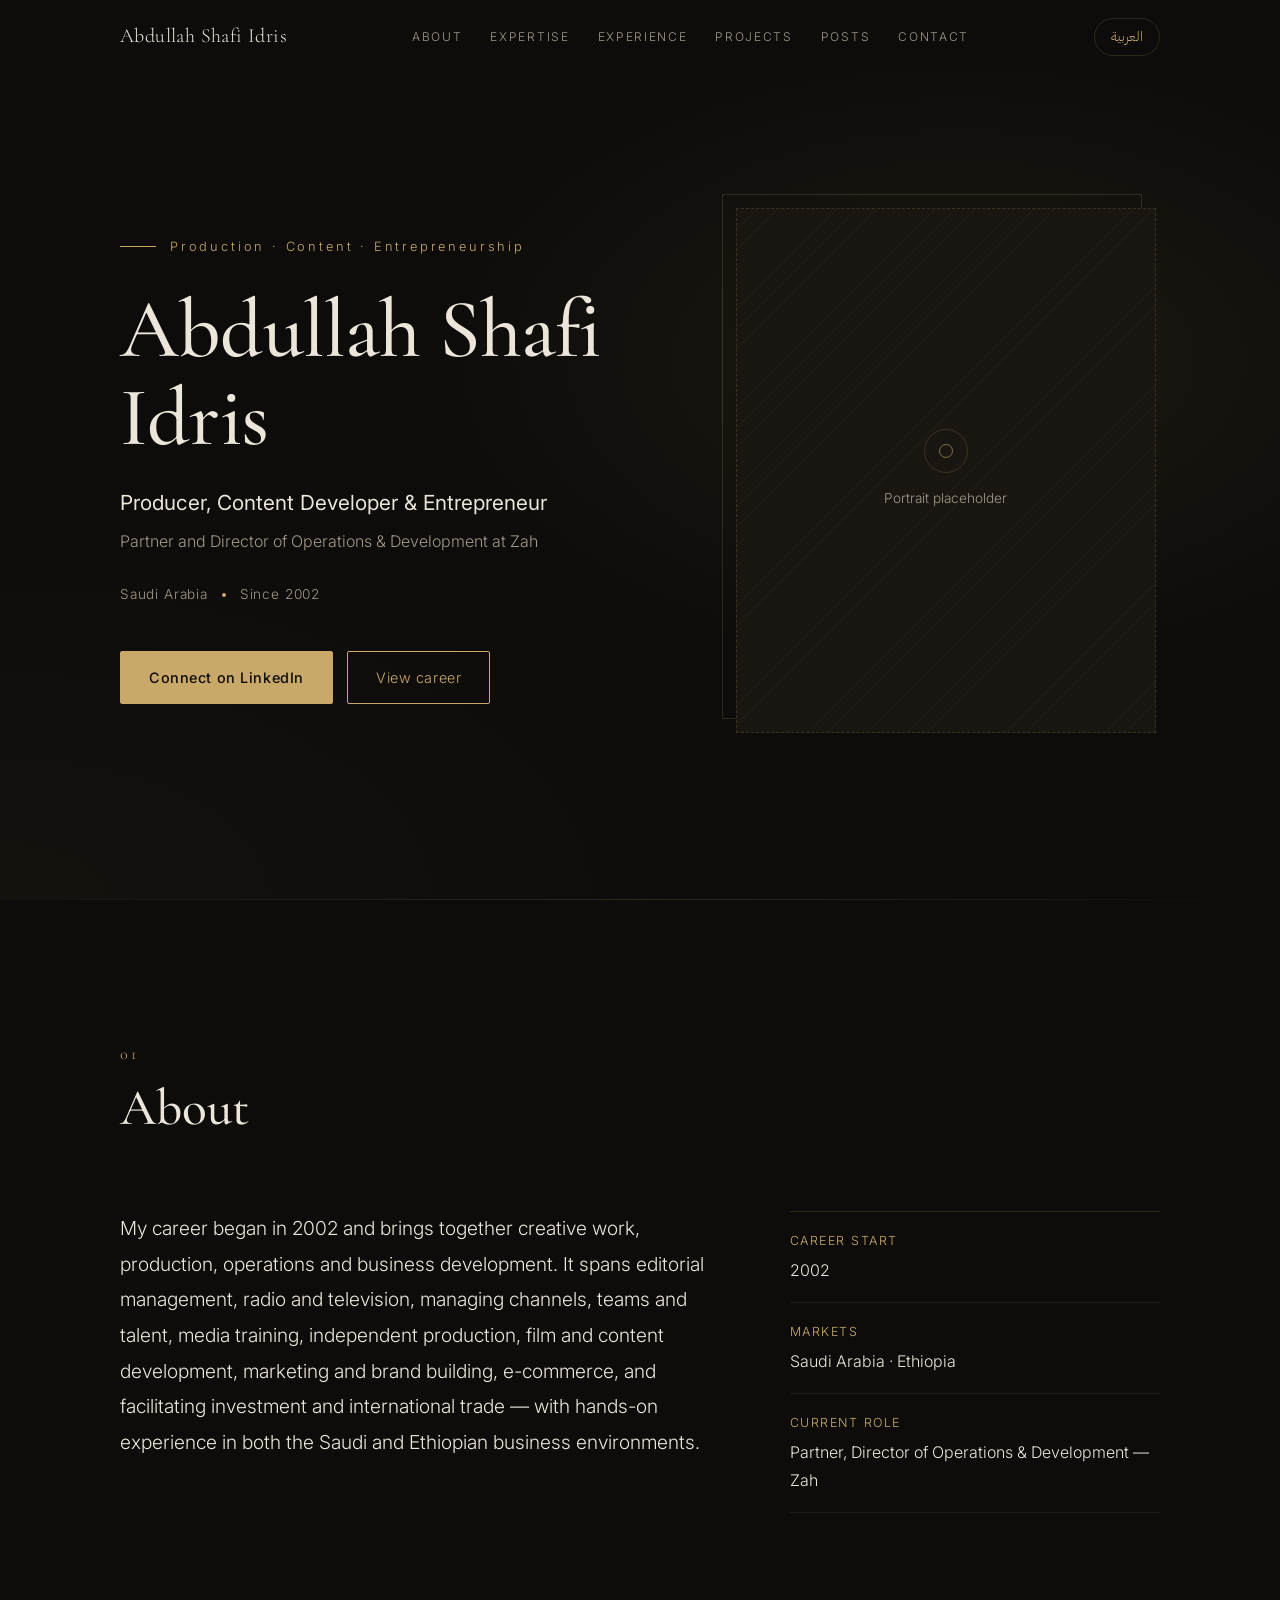
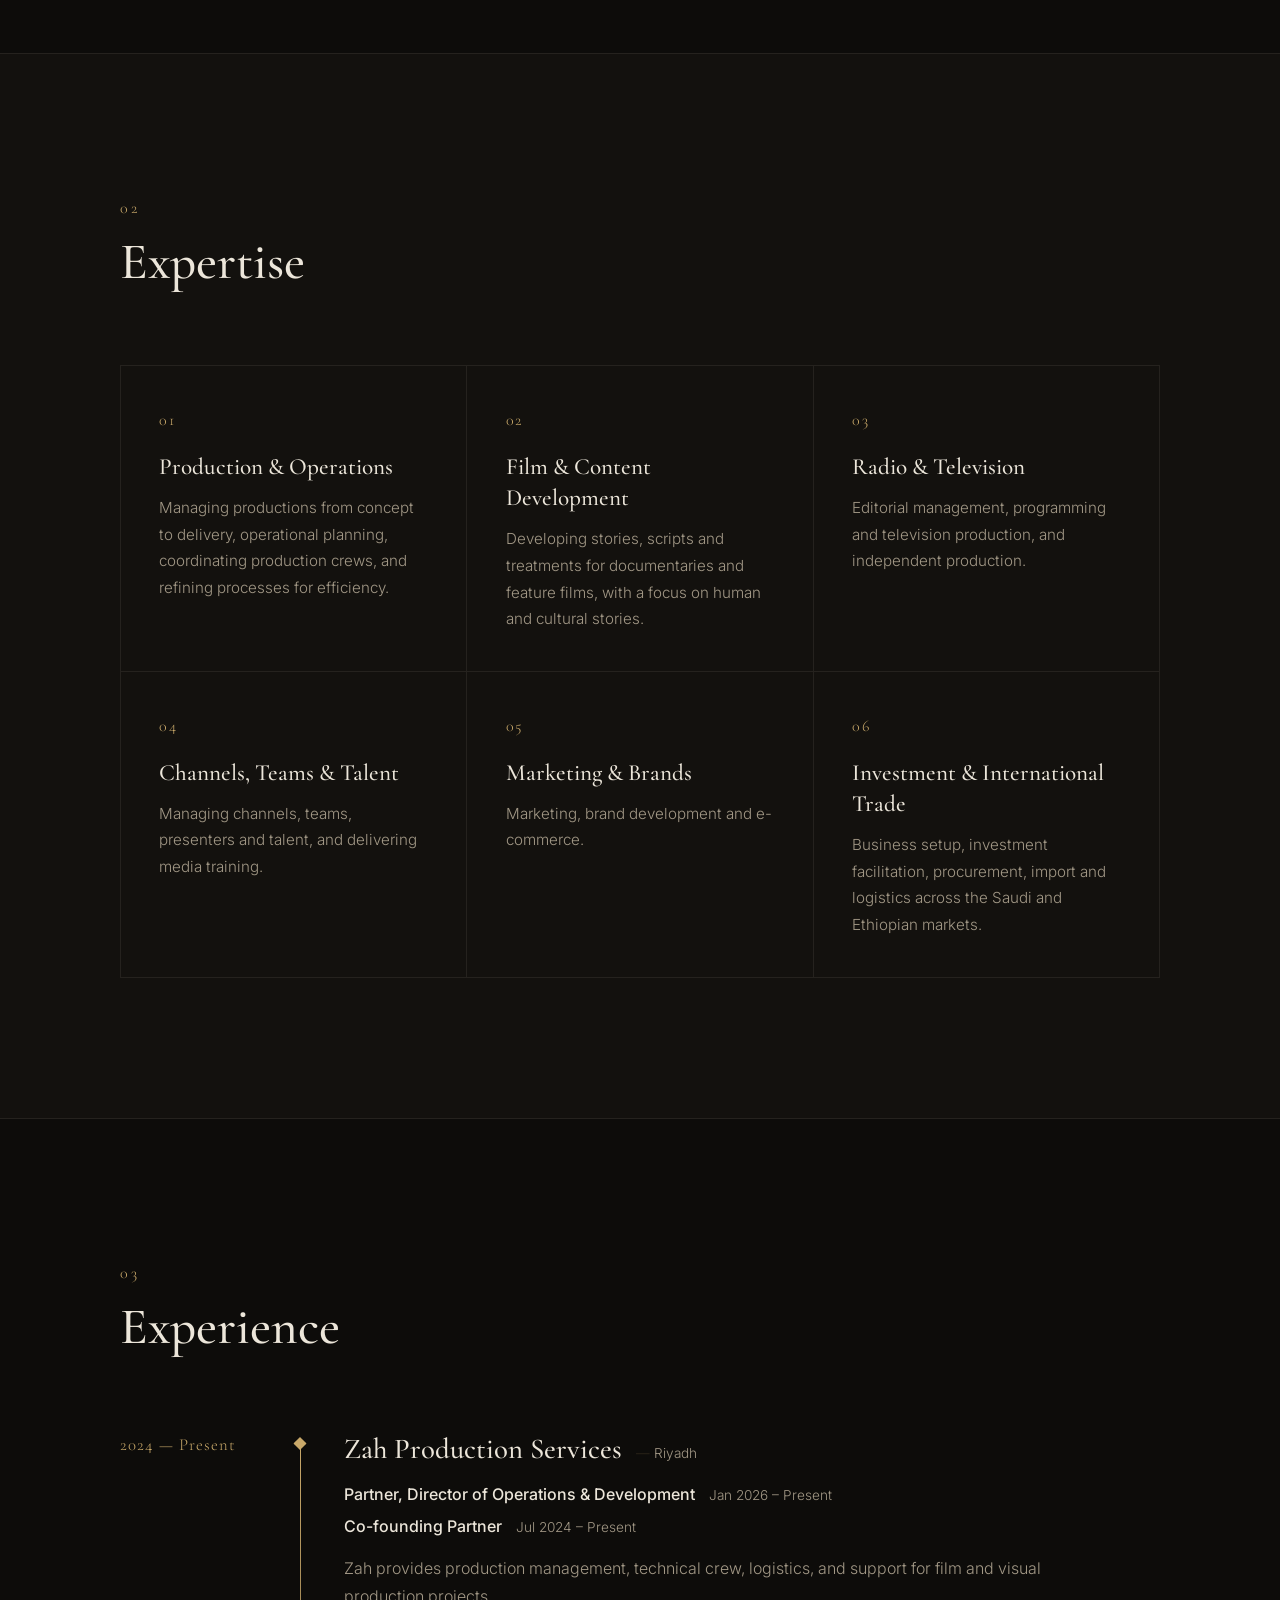
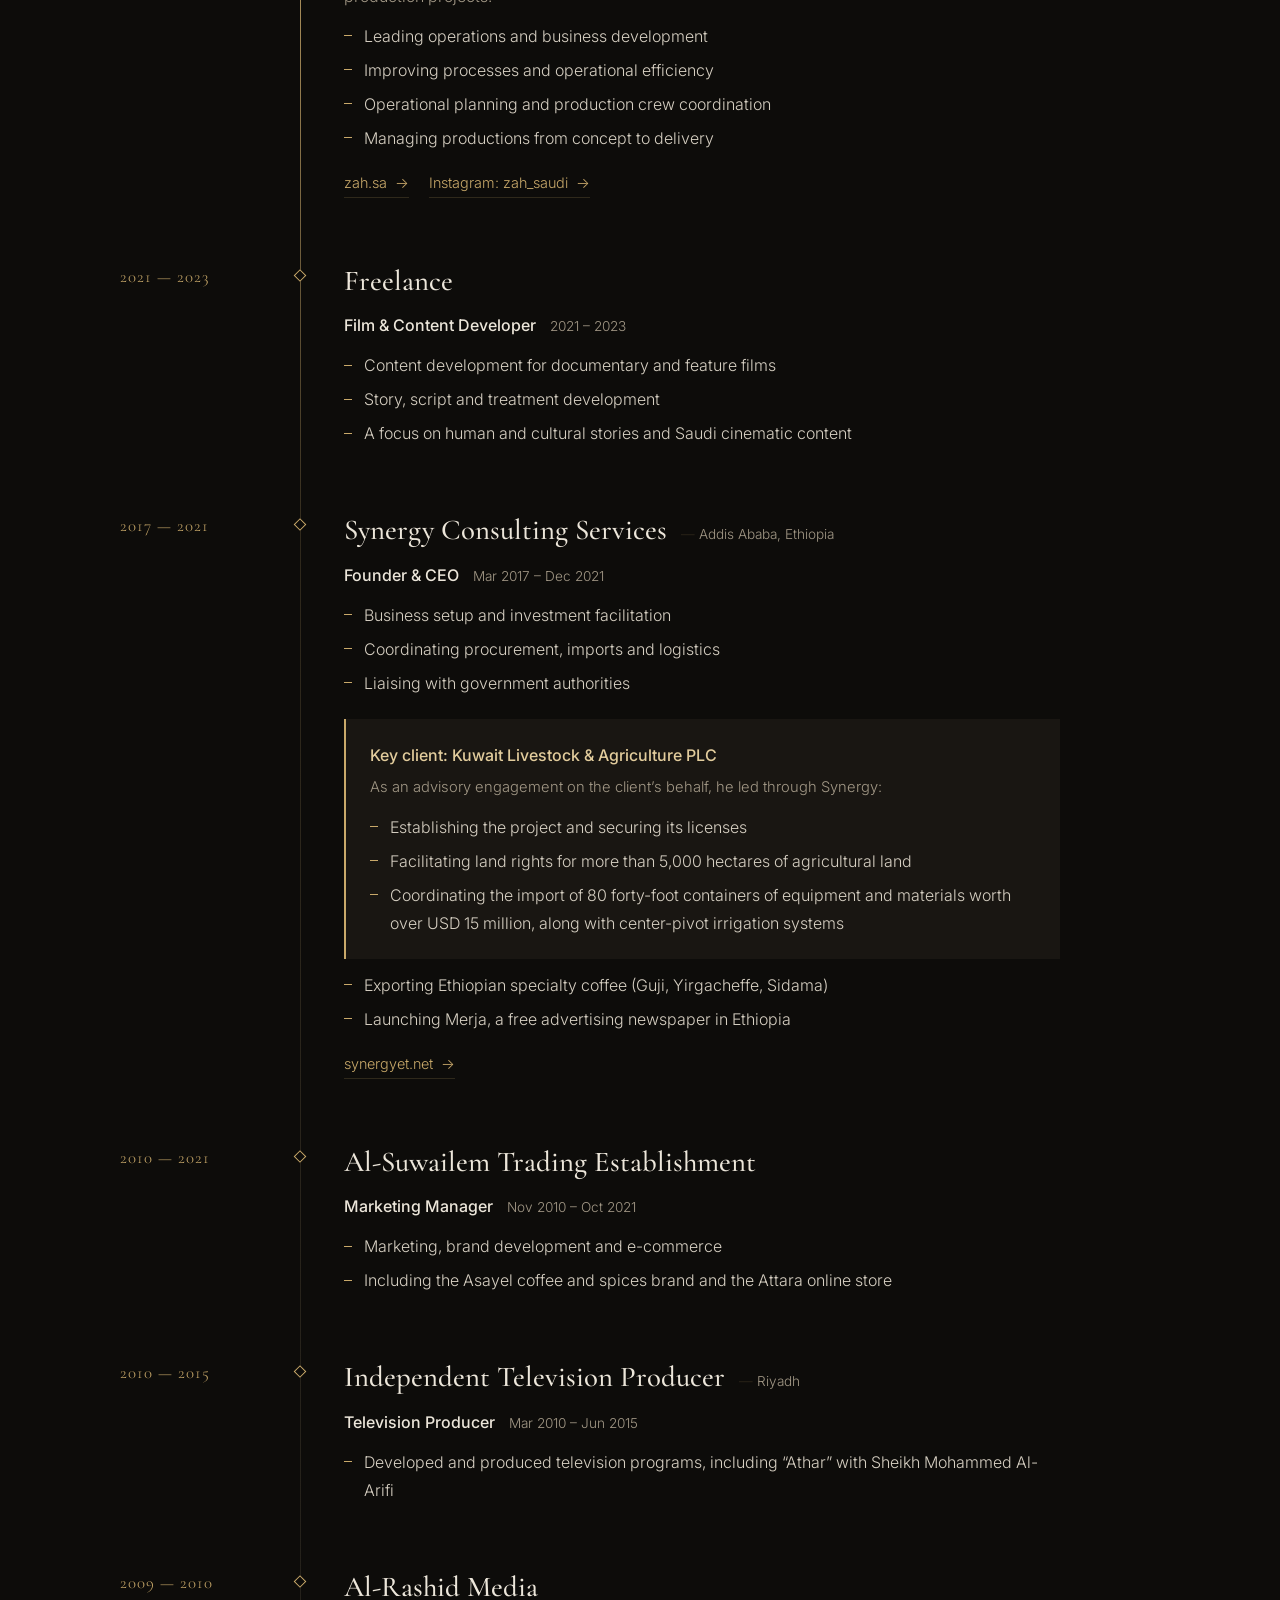
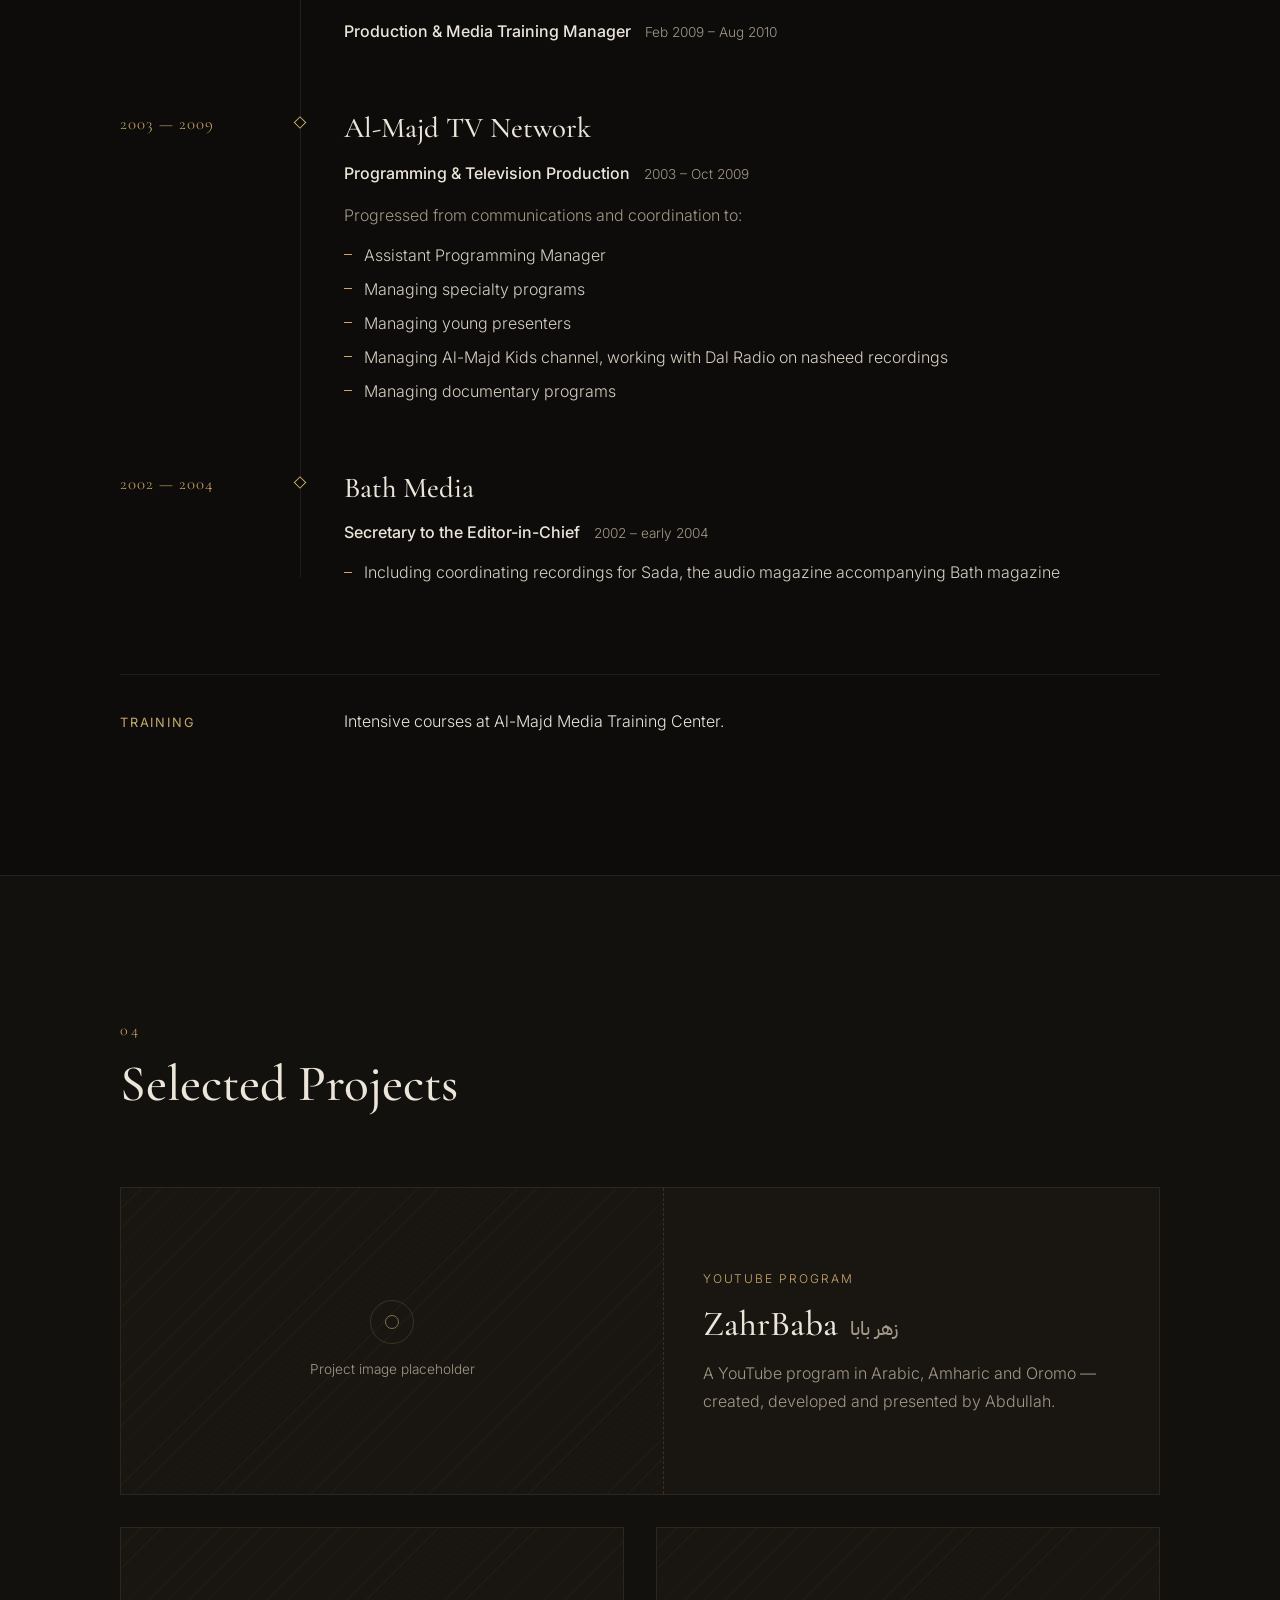
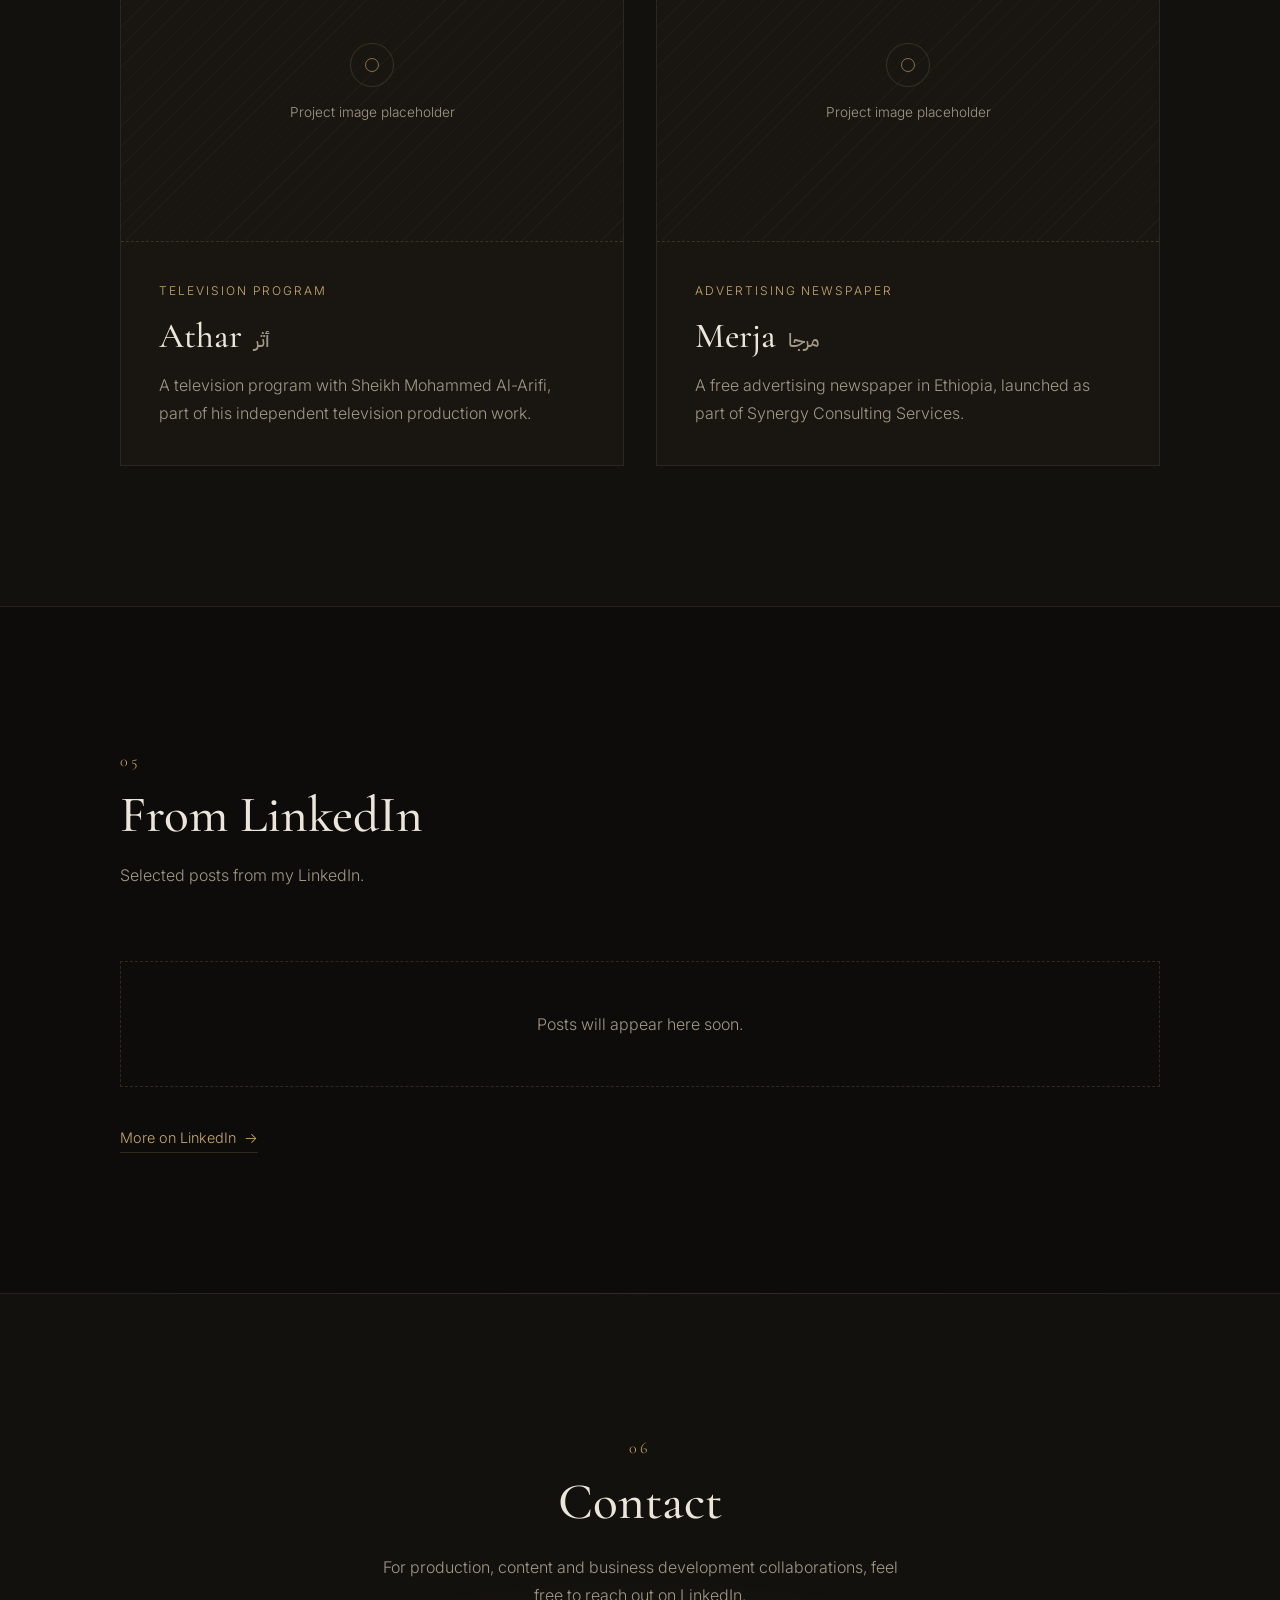
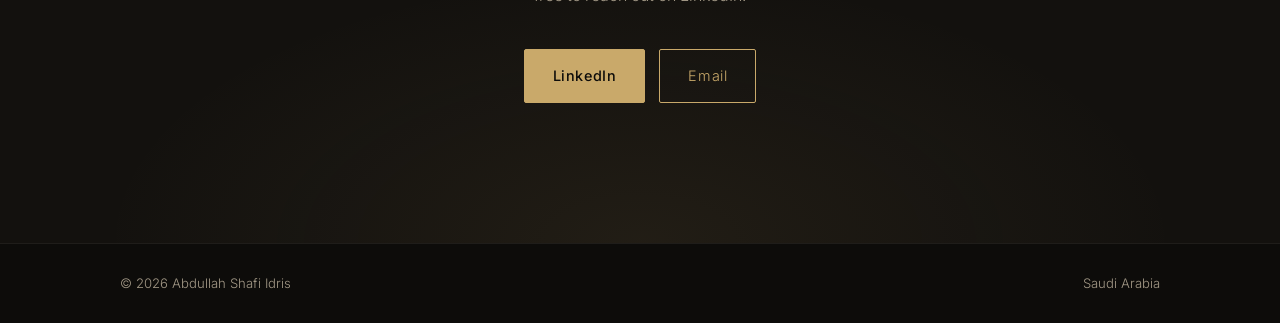
==== index.html @ 88cacb61 "Build bilingual one-page personal site Arabic/English single page driven by content.json, LinkedIn p" ====
<!doctype html>
<html lang="ar" dir="rtl">
<head>
  <meta charset="utf-8">
  <meta name="viewport" content="width=device-width, initial-scale=1">
  <title>عبدالله شافي إدريس | Abdullah Shafi Idris</title>
  <meta name="description" content="Abdullah Shafi Idris — Producer, Content Developer & Entrepreneur.">
  <meta name="theme-color" content="#0d0c0a">
  <meta property="og:type" content="website">
  <meta property="og:title" content="عبدالله شافي إدريس | Abdullah Shafi Idris">
  <meta property="og:description" content="منتج ومطوّر محتوى ورائد أعمال — Producer, Content Developer & Entrepreneur">

  <!-- Apply language before first paint to avoid a flash of the wrong direction -->
  <script>
    (function () {
      var lang;
      try { lang = localStorage.getItem('lang'); } catch (e) {}
      if (lang !== 'ar' && lang !== 'en') {
        var langs = navigator.languages && navigator.languages.length ? navigator.languages : [navigator.language || ''];
        lang = String(langs[0] || '').toLowerCase().indexOf('ar') === 0 ? 'ar' : 'en';
      }
      document.documentElement.lang = lang;
      document.documentElement.dir = lang === 'ar' ? 'rtl' : 'ltr';
    })();
  </script>

  <link rel="preconnect" href="https://fonts.googleapis.com">
  <link rel="preconnect" href="https://fonts.gstatic.com" crossorigin>
  <link href="https://fonts.googleapis.com/css2?family=Amiri:wght@400;700&family=Cormorant+Garamond:wght@500;600&family=IBM+Plex+Sans+Arabic:wght@300;400;500&family=Inter:wght@300;400;500&display=swap" rel="stylesheet">
  <link rel="stylesheet" href="styles.css">
</head>
<body>
  <a class="skip" href="#main">Skip</a>

  <header class="header" id="top">
    <div class="header__inner">
      <a class="brand" href="#top" data-i18n="hero.name">عبدالله شافي إدريس</a>

      <nav class="nav" id="nav" aria-label="Primary">
        <a href="#about" data-i18n="nav.about"></a>
        <a href="#expertise" data-i18n="nav.expertise"></a>
        <a href="#experience" data-i18n="nav.experience"></a>
        <a href="#projects" data-i18n="nav.projects"></a>
        <a href="#posts" data-i18n="nav.posts"></a>
        <a href="#contact" data-i18n="nav.contact"></a>
      </nav>

      <div class="header__actions">
        <button class="lang-toggle" id="langToggle" type="button" data-i18n="ui.toggleLabel">English</button>
        <button class="menu-toggle" id="menuToggle" type="button" aria-expanded="false" aria-controls="nav">
          <span class="sr-only" data-i18n="ui.menu"></span>
          <span class="menu-toggle__bar"></span>
          <span class="menu-toggle__bar"></span>
        </button>
      </div>
    </div>
  </header>

  <main id="main">
    <!-- Hero -->
    <section class="hero">
      <div class="hero__inner container">
        <div class="hero__text">
          <p class="eyebrow" data-i18n="hero.eyebrow"></p>
          <h1 class="hero__name" data-i18n="hero.name"></h1>
          <p class="hero__title" data-i18n="hero.title"></p>
          <p class="hero__role" data-i18n="hero.role"></p>
          <p class="hero__meta">
            <span data-i18n="hero.location"></span>
            <span class="dot" aria-hidden="true"></span>
            <span data-i18n="hero.since"></span>
          </p>
          <div class="hero__cta">
            <a class="btn btn--gold" data-link="linkedin" target="_blank" rel="noopener" data-i18n="hero.ctaPrimary"></a>
            <a class="btn btn--ghost" href="#experience" data-i18n="hero.ctaSecondary"></a>
          </div>
        </div>
        <figure class="hero__portrait">
          <!-- الصورة الشخصية: ضع مسارها في content.json ← shared.images.profile -->
          <div class="frame" id="profileFrame"></div>
        </figure>
      </div>
    </section>

    <!-- About -->
    <section class="section" id="about">
      <div class="container">
        <header class="section__head reveal">
          <span class="kicker" data-i18n="about.kicker"></span>
          <h2 data-i18n="about.heading"></h2>
        </header>
        <div class="about reveal">
          <p class="about__body" data-i18n="about.body"></p>
          <dl class="facts" id="aboutFacts"></dl>
        </div>
      </div>
    </section>

    <!-- Expertise -->
    <section class="section section--alt" id="expertise">
      <div class="container">
        <header class="section__head reveal">
          <span class="kicker" data-i18n="expertise.kicker"></span>
          <h2 data-i18n="expertise.heading"></h2>
        </header>
        <div class="cards" id="expertiseList"></div>
      </div>
    </section>

    <!-- Experience timeline -->
    <section class="section" id="experience">
      <div class="container">
        <header class="section__head reveal">
          <span class="kicker" data-i18n="experience.kicker"></span>
          <h2 data-i18n="experience.heading"></h2>
        </header>
        <ol class="timeline" id="timeline"></ol>
        <div class="training reveal">
          <h3 data-i18n="experience.trainingHeading"></h3>
          <p data-i18n="experience.training"></p>
        </div>
      </div>
    </section>

    <!-- Projects -->
    <section class="section section--alt" id="projects">
      <div class="container">
        <header class="section__head reveal">
          <span class="kicker" data-i18n="projects.kicker"></span>
          <h2 data-i18n="projects.heading"></h2>
        </header>
        <div class="projects" id="projectList"></div>
      </div>
    </section>

    <!-- LinkedIn posts (from posts.json) -->
    <section class="section" id="posts">
      <div class="container">
        <header class="section__head reveal">
          <span class="kicker" data-i18n="posts.kicker"></span>
          <h2 data-i18n="posts.heading"></h2>
          <p class="section__intro" data-i18n="posts.intro"></p>
        </header>
        <div class="posts" id="postList"></div>
        <p class="posts__more reveal">
          <a class="link-arrow" data-link="linkedin" target="_blank" rel="noopener" data-i18n="posts.more"></a>
        </p>
      </div>
    </section>

    <!-- Contact -->
    <section class="section section--contact" id="contact">
      <div class="container contact reveal">
        <span class="kicker" data-i18n="contact.kicker"></span>
        <h2 data-i18n="contact.heading"></h2>
        <p class="contact__text" data-i18n="contact.text"></p>
        <div class="contact__actions">
          <a class="btn btn--gold" data-link="linkedin" target="_blank" rel="noopener" data-i18n="contact.linkedin"></a>
          <!-- البريد الإلكتروني: يظهر تلقائيًا عند إضافته في content.json ← shared.links.email -->
          <a class="btn btn--ghost" id="emailBtn" hidden data-i18n="contact.email"></a>
        </div>
      </div>
    </section>
  </main>

  <footer class="footer">
    <div class="container footer__inner">
      <p>© <span id="year"></span> <span data-i18n="footer.rights"></span></p>
      <p data-i18n="footer.location"></p>
    </div>
  </footer>

  <script src="script.js"></script>
</body>
</html>
---- styles.css ----
/* ===== Tokens ===== */
:root {
  --bg: #0d0c0a;
  --bg-alt: #13110e;
  --surface: #191612;
  --line: rgba(201, 169, 106, 0.18);
  --line-soft: rgba(236, 230, 218, 0.08);
  --text: #ece6da;
  --muted: #a29886;
  --gold: #c9a96a;
  --gold-soft: #e2cc9c;

  --font-display: "Cormorant Garamond", "Amiri", Georgia, serif;
  --font-body: "Inter", "IBM Plex Sans Arabic", system-ui, sans-serif;

  --container: 1120px;
  --gutter: clamp(16px, 4vw, 40px);
  --radius: 2px;
  --ease: cubic-bezier(0.2, 0.7, 0.2, 1);
}

html[lang="ar"] {
  --font-display: "Amiri", "Cormorant Garamond", serif;
  --font-body: "IBM Plex Sans Arabic", "Inter", system-ui, sans-serif;
}

/* ===== Base ===== */
*, *::before, *::after { box-sizing: border-box; }

html { scroll-behavior: smooth; scroll-padding-top: 80px; -webkit-text-size-adjust: 100%; }

body {
  margin: 0;
  background: var(--bg);
  color: var(--text);
  font-family: var(--font-body);
  font-weight: 300;
  font-size: 1rem;
  line-height: 1.75;
  -webkit-font-smoothing: antialiased;
  overflow-x: hidden;
}

html[lang="ar"] body { font-size: 1.05rem; line-height: 1.95; }

img { display: block; max-width: 100%; }
a { color: inherit; }
h1, h2, h3, h4 { margin: 0; font-weight: 500; }
p { margin: 0; }
ul, ol { margin: 0; padding: 0; }

::selection { background: var(--gold); color: var(--bg); }

.container { width: 100%; max-width: var(--container); margin-inline: auto; padding-inline: var(--gutter); }

.sr-only {
  position: absolute; width: 1px; height: 1px; overflow: hidden;
  clip: rect(0 0 0 0); white-space: nowrap;
}

.skip {
  position: absolute; inset-inline-start: 16px; top: -60px; z-index: 100;
  background: var(--gold); color: var(--bg); padding: 8px 14px; text-decoration: none;
}
.skip:focus { top: 12px; }

:focus-visible { outline: 1px solid var(--gold); outline-offset: 4px; }

/* ===== Header ===== */
.header {
  position: fixed; inset: 0 0 auto 0; z-index: 50;
  transition: background 0.4s var(--ease), border-color 0.4s var(--ease);
  border-bottom: 1px solid transparent;
}
.header.is-scrolled, .header.is-open {
  background: rgba(13, 12, 10, 0.86);
  backdrop-filter: blur(12px);
  -webkit-backdrop-filter: blur(12px);
  border-bottom-color: var(--line-soft);
}
.header__inner {
  max-width: var(--container); margin-inline: auto; padding: 18px var(--gutter);
  display: flex; align-items: center; justify-content: space-between; gap: 24px;
}
.brand {
  font-family: var(--font-display); font-size: 1.25rem; text-decoration: none;
  letter-spacing: 0.02em; white-space: nowrap;
}
.nav { display: flex; gap: 28px; }
.nav a {
  text-decoration: none; font-size: 0.85rem; color: var(--muted);
  letter-spacing: 0.04em; transition: color 0.3s;
}
html[lang="en"] .nav a { text-transform: uppercase; font-size: 0.75rem; letter-spacing: 0.14em; }
.nav a:hover { color: var(--text); }

.header__actions { display: flex; align-items: center; gap: 10px; }

.lang-toggle {
  font: inherit; font-size: 0.85rem; cursor: pointer;
  background: transparent; color: var(--gold); border: 1px solid var(--line);
  padding: 6px 16px; border-radius: 999px; transition: background 0.3s, color 0.3s;
}
.lang-toggle:lang(ar) { font-family: "IBM Plex Sans Arabic", sans-serif; }
.lang-toggle:lang(en) { font-family: "Inter", sans-serif; letter-spacing: 0.06em; }
.lang-toggle:hover { background: var(--gold); color: var(--bg); }

.menu-toggle {
  display: none; width: 40px; height: 40px; padding: 0; cursor: pointer;
  background: transparent; border: 0; position: relative;
}
.menu-toggle__bar {
  position: absolute; inset-inline: 10px; height: 1px; background: var(--text);
  transition: transform 0.3s var(--ease);
}
.menu-toggle__bar:nth-of-type(2) { top: 16px; }
.menu-toggle__bar:nth-of-type(3) { top: 23px; }
.header.is-open .menu-toggle__bar:nth-of-type(2) { transform: translateY(3.5px) rotate(45deg); }
.header.is-open .menu-toggle__bar:nth-of-type(3) { transform: translateY(-3.5px) rotate(-45deg); }

/* ===== Buttons & links ===== */
.btn {
  display: inline-flex; align-items: center; justify-content: center;
  padding: 13px 28px; font-size: 0.9rem; text-decoration: none; letter-spacing: 0.04em;
  border: 1px solid var(--gold); border-radius: var(--radius); cursor: pointer;
  transition: background 0.3s var(--ease), color 0.3s var(--ease);
}
.btn--gold { background: var(--gold); color: var(--bg); font-weight: 500; }
.btn--gold:hover { background: var(--gold-soft); border-color: var(--gold-soft); }
.btn--ghost { color: var(--gold); }
.btn--ghost:hover { background: rgba(201, 169, 106, 0.1); }

.link-arrow {
  display: inline-flex; align-items: center; gap: 8px;
  color: var(--gold); text-decoration: none; font-size: 0.9rem;
  border-bottom: 1px solid var(--line); padding-bottom: 2px; transition: border-color 0.3s;
}
.link-arrow::after { content: "→"; transition: transform 0.3s var(--ease); }
[dir="rtl"] .link-arrow:not([dir="ltr"])::after { content: "←"; }
.link-arrow:hover { border-color: var(--gold); }
.link-arrow:hover::after { transform: translateX(3px); }
[dir="rtl"] .link-arrow:not([dir="ltr"]):hover::after { transform: translateX(-3px); }

/* ===== Hero ===== */
.hero {
  position: relative; min-height: 100vh; min-height: 100svh;
  display: flex; align-items: center; padding: 120px 0 80px;
  background:
    radial-gradient(ellipse 60% 50% at 75% 40%, rgba(201, 169, 106, 0.09), transparent 70%),
    radial-gradient(ellipse 80% 60% at 0% 100%, rgba(201, 169, 106, 0.04), transparent 70%),
    var(--bg);
}
[dir="rtl"] .hero {
  background:
    radial-gradient(ellipse 60% 50% at 25% 40%, rgba(201, 169, 106, 0.09), transparent 70%),
    radial-gradient(ellipse 80% 60% at 100% 100%, rgba(201, 169, 106, 0.04), transparent 70%),
    var(--bg);
}
.hero::after {
  content: ""; position: absolute; inset: auto 0 0 0; height: 1px;
  background: linear-gradient(90deg, transparent, var(--line), transparent);
}
.hero__inner {
  display: grid; grid-template-columns: 1.25fr 1fr; gap: clamp(32px, 6vw, 96px); align-items: center;
}
.eyebrow {
  color: var(--gold); font-size: 0.8rem; letter-spacing: 0.22em; margin-bottom: 28px;
  display: flex; align-items: center; gap: 14px;
}
html[lang="ar"] .eyebrow { letter-spacing: 0.04em; font-size: 0.9rem; }
.eyebrow::before { content: ""; width: 36px; height: 1px; background: var(--gold); }
.hero__name {
  font-family: var(--font-display); font-weight: 500;
  font-size: clamp(2.6rem, 7vw, 5.2rem); line-height: 1.05; letter-spacing: -0.01em;
}
html[lang="ar"] .hero__name { font-size: clamp(2.6rem, 6vw, 4.4rem); line-height: 1.35; letter-spacing: 0; }
.hero__title { margin-top: 24px; font-size: clamp(1.05rem, 2vw, 1.3rem); color: var(--text); font-weight: 400; }
.hero__role { margin-top: 6px; color: var(--muted); }
.hero__meta {
  margin-top: 28px; display: flex; align-items: center; gap: 14px; flex-wrap: wrap;
  color: var(--muted); font-size: 0.85rem; letter-spacing: 0.06em;
}
.dot { width: 4px; height: 4px; border-radius: 50%; background: var(--gold); }
.hero__cta { margin-top: 44px; display: flex; gap: 14px; flex-wrap: wrap; }

.hero__portrait { margin: 0; }
.frame {
  position: relative; aspect-ratio: 4 / 5; width: 100%; max-width: 420px; margin-inline: auto;
  background: var(--surface);
}
.frame::before {
  content: ""; position: absolute; inset: -14px 14px 14px -14px;
  border: 1px solid var(--line); pointer-events: none; z-index: 0;
}
[dir="rtl"] .frame::before { inset: -14px -14px 14px 14px; }
.frame > * { position: relative; z-index: 1; width: 100%; height: 100%; }
.frame img { object-fit: cover; filter: grayscale(0.15) contrast(1.05); }

/* Placeholder (photo / project images) */
.placeholder {
  display: flex; flex-direction: column; align-items: center; justify-content: center; gap: 14px;
  width: 100%; height: 100%; text-align: center; padding: 20px;
  background:
    repeating-linear-gradient(135deg, rgba(201, 169, 106, 0.03) 0 1px, transparent 1px 14px),
    var(--surface);
  border: 1px dashed var(--line); color: var(--muted); font-size: 0.85rem;
}
.placeholder__icon {
  width: 44px; height: 44px; border: 1px solid var(--line); border-radius: 50%; position: relative;
}
.placeholder__icon::before {
  content: ""; position: absolute; inset: 14px; border: 1px solid var(--gold); border-radius: 50%; opacity: 0.6;
}

/* ===== Sections ===== */
.section { padding: clamp(80px, 12vw, 140px) 0; }
.section--alt { background: var(--bg-alt); border-block: 1px solid var(--line-soft); }

.section__head { margin-bottom: clamp(40px, 6vw, 72px); max-width: 640px; }
.kicker {
  display: block; font-family: "Cormorant Garamond", serif; color: var(--gold);
  font-size: 1rem; letter-spacing: 0.2em; margin-bottom: 10px;
}
.section__head h2, .contact h2 {
  font-family: var(--font-display); font-size: clamp(2rem, 4.5vw, 3.2rem); line-height: 1.2;
}
html[lang="ar"] .section__head h2, html[lang="ar"] .contact h2 { line-height: 1.5; }
.section__intro { margin-top: 14px; color: var(--muted); }

/* About */
.about { display: grid; grid-template-columns: 1.6fr 1fr; gap: clamp(32px, 6vw, 80px); align-items: start; }
.about__body { font-size: clamp(1.05rem, 1.6vw, 1.2rem); line-height: 2; color: var(--text); }
html[lang="en"] .about__body { line-height: 1.85; }
.facts { margin: 0; border-top: 1px solid var(--line); }
.facts__row { padding: 18px 0; border-bottom: 1px solid var(--line-soft); }
.facts dt { color: var(--gold); font-size: 0.78rem; letter-spacing: 0.12em; margin-bottom: 4px; }
html[lang="en"] .facts dt { text-transform: uppercase; }
.facts dd { margin: 0; }

/* Expertise cards */
.cards {
  display: grid; grid-template-columns: repeat(3, 1fr);
  border-top: 1px solid var(--line-soft); border-inline-start: 1px solid var(--line-soft);
}
.card {
  padding: clamp(28px, 3vw, 40px);
  border-bottom: 1px solid var(--line-soft); border-inline-end: 1px solid var(--line-soft);
  transition: background 0.4s var(--ease);
}
.card:hover { background: rgba(201, 169, 106, 0.04); }
.card__num { font-family: "Cormorant Garamond", serif; color: var(--gold); font-size: 1rem; letter-spacing: 0.1em; }
.card__title { margin-top: 18px; font-family: var(--font-display); font-size: 1.45rem; line-height: 1.35; }
.card__text { margin-top: 12px; color: var(--muted); font-size: 0.95rem; }

/* Timeline */
.timeline { list-style: none; position: relative; }
.timeline::before {
  content: ""; position: absolute; top: 8px; bottom: 8px; inset-inline-start: 180px; width: 1px;
  background: linear-gradient(var(--gold), var(--line) 30%, var(--line-soft));
}
.tl {
  position: relative; display: grid; grid-template-columns: 180px 1fr;
  padding-bottom: clamp(44px, 5vw, 64px);
}
.tl:last-child { padding-bottom: 0; }
.tl__marker {
  position: absolute; inset-inline-start: 180px; top: 9px; width: 9px; height: 9px;
  transform: translateX(-50%) rotate(45deg); background: var(--bg); border: 1px solid var(--gold);
}
[dir="rtl"] .tl__marker { transform: translateX(50%) rotate(45deg); }
.tl:first-child .tl__marker { background: var(--gold); }
.tl__years {
  font-family: "Cormorant Garamond", serif; font-size: 1.05rem; color: var(--gold);
  letter-spacing: 0.06em; padding-inline-end: 32px; white-space: nowrap;
}
html[lang="ar"] .tl__years { font-family: var(--font-body); font-size: 0.9rem; }
.tl__body { padding-inline-start: 44px; max-width: 760px; }
.tl__head { display: flex; flex-wrap: wrap; align-items: baseline; gap: 6px 14px; }
.tl__org { font-family: var(--font-display); font-size: clamp(1.4rem, 2.6vw, 1.8rem); line-height: 1.3; }
.tl__alt { color: var(--muted); font-size: 0.85rem; letter-spacing: 0.03em; }
.tl__loc { color: var(--muted); font-size: 0.85rem; }
.tl__loc::before { content: "— "; color: var(--line); }
.tl__roles { margin-top: 12px; display: grid; gap: 4px; }
.tl__role { display: flex; flex-wrap: wrap; gap: 4px 14px; align-items: baseline; }
.tl__role-title { font-weight: 500; color: var(--text); }
.tl__role-period { color: var(--muted); font-size: 0.85rem; }
.tl__summary { margin-top: 14px; color: var(--muted); }
.tl__list { margin-top: 12px; list-style: none; display: grid; gap: 6px; }
.tl__list li { position: relative; padding-inline-start: 20px; color: #d6cfc2; }
.tl__list li::before {
  content: ""; position: absolute; inset-inline-start: 0; top: 0.85em; width: 8px; height: 1px; background: var(--gold);
}
.tl__highlight {
  margin-top: 22px; padding: 22px 24px; background: var(--surface);
  border-inline-start: 2px solid var(--gold);
}
.tl__highlight h4 { font-size: 1rem; font-weight: 500; color: var(--gold-soft); }
.tl__highlight p { margin-top: 6px; color: var(--muted); font-size: 0.92rem; }
.tl__links { margin-top: 18px; display: flex; flex-wrap: wrap; gap: 20px; }

.training {
  margin-top: clamp(56px, 7vw, 88px); padding-top: 32px; border-top: 1px solid var(--line-soft);
  display: grid; grid-template-columns: 180px 1fr; align-items: baseline;
}
.training h3 { font-size: 0.8rem; color: var(--gold); letter-spacing: 0.14em; font-weight: 400; }
html[lang="en"] .training h3 { text-transform: uppercase; }
.training p { padding-inline-start: 44px; }

/* Projects */
.projects { display: grid; grid-template-columns: repeat(2, 1fr); gap: clamp(20px, 3vw, 32px); }
.project { background: var(--surface); border: 1px solid var(--line-soft); display: flex; flex-direction: column; }
.project--featured { grid-column: 1 / -1; flex-direction: row; }
.project__media { margin: 0; aspect-ratio: 16 / 10; overflow: hidden; background: var(--bg); }
.project--featured .project__media { flex: 1.3; aspect-ratio: 16 / 9; }
.project__media img { width: 100%; height: 100%; object-fit: cover; transition: transform 0.8s var(--ease); }
.project:hover .project__media img { transform: scale(1.03); }
.project__media .placeholder { border: 0; border-bottom: 1px dashed var(--line); }
.project--featured .project__media .placeholder { border-bottom: 0; border-inline-end: 1px dashed var(--line); }
.project__body { padding: clamp(24px, 3vw, 40px); display: flex; flex-direction: column; gap: 12px; align-items: flex-start; }
.project--featured .project__body { flex: 1; justify-content: center; }
.project__tag { color: var(--gold); font-size: 0.75rem; letter-spacing: 0.16em; }
html[lang="en"] .project__tag { text-transform: uppercase; }
.project__title { font-family: var(--font-display); font-size: clamp(1.6rem, 3vw, 2.2rem); line-height: 1.3; }
.project__alt { display: inline-block; margin-inline-start: 12px; font-size: 0.55em; color: var(--muted); font-family: var(--font-body); }
.project__text { color: var(--muted); }

/* Posts */
.posts { display: grid; grid-template-columns: repeat(auto-fill, minmax(min(100%, 340px), 1fr)); gap: 24px; align-items: start; }
.post { background: #fff; border-radius: 8px; overflow: hidden; }
.post iframe { display: block; width: 100%; border: 0; }
.posts__empty {
  grid-column: 1 / -1; padding: 48px 24px; text-align: center; color: var(--muted);
  border: 1px dashed var(--line);
}
.posts__more { margin-top: 36px; }

/* Contact */
.section--contact {
  background: radial-gradient(ellipse 60% 70% at 50% 100%, rgba(201, 169, 106, 0.08), transparent 70%), var(--bg-alt);
  border-top: 1px solid var(--line-soft);
}
.contact { text-align: center; max-width: 720px; }
.contact__text { margin: 20px auto 0; color: var(--muted); max-width: 520px; }
.contact__actions { margin-top: 40px; display: flex; justify-content: center; gap: 14px; flex-wrap: wrap; }

/* Footer */
.footer { border-top: 1px solid var(--line-soft); padding: 28px 0; color: var(--muted); font-size: 0.82rem; }
.footer__inner { display: flex; justify-content: space-between; gap: 12px; flex-wrap: wrap; }

.load-error { padding: 140px var(--gutter) 40px; text-align: center; color: var(--gold); }

/* ===== Reveal animation ===== */
.reveal { opacity: 0; transform: translateY(18px); transition: opacity 0.9s var(--ease), transform 0.9s var(--ease); }
.reveal.is-visible { opacity: 1; transform: none; }

@media (prefers-reduced-motion: reduce) {
  html { scroll-behavior: auto; }
  .reveal { opacity: 1; transform: none; transition: none; }
}

/* ===== Responsive ===== */
@media (max-width: 960px) {
  .cards { grid-template-columns: repeat(2, 1fr); }
  .about { grid-template-columns: 1fr; }
}

@media (max-width: 860px) {
  .menu-toggle { display: block; }
  .nav {
    position: absolute; top: 100%; inset-inline: 0;
    flex-direction: column; gap: 0; padding: 8px var(--gutter) 20px;
    background: rgba(13, 12, 10, 0.97); border-bottom: 1px solid var(--line-soft);
    opacity: 0; visibility: hidden; transform: translateY(-8px);
    transition: opacity 0.3s, transform 0.3s, visibility 0.3s;
  }
  .header.is-open .nav { opacity: 1; visibility: visible; transform: none; }
  .nav a { padding: 14px 0; font-size: 1rem; border-bottom: 1px solid var(--line-soft); }
  .nav a:last-child { border-bottom: 0; }
  html[lang="en"] .nav a { font-size: 0.8rem; }

  .hero { padding-top: 110px; }
  .hero__inner { grid-template-columns: 1fr; }
  .hero__portrait { order: -1; }
  .frame { max-width: 260px; margin-inline: 14px auto; }
  [dir="rtl"] .frame { margin-inline: 14px auto; }

  .timeline::before { inset-inline-start: 4px; }
  .tl { grid-template-columns: 1fr; padding-inline-start: 32px; }
  .tl__marker { inset-inline-start: 4px; }
  .tl__years { padding: 0 0 6px; }
  .tl__body { padding-inline-start: 0; }
  .training { grid-template-columns: 1fr; gap: 8px; }
  .training p { padding-inline-start: 0; }

  .projects { grid-template-columns: 1fr; }
  .project--featured { flex-direction: column; }
  .project--featured .project__media { aspect-ratio: 16 / 10; }
  .project--featured .project__media .placeholder { border-inline-end: 0; border-bottom: 1px dashed var(--line); }
}

@media (max-width: 560px) {
  .cards { grid-template-columns: 1fr; }
  .brand { font-size: 1.05rem; }
  .hero__cta .btn { flex: 1 1 100%; }
  .footer__inner { flex-direction: column; text-align: center; align-items: center; }
}
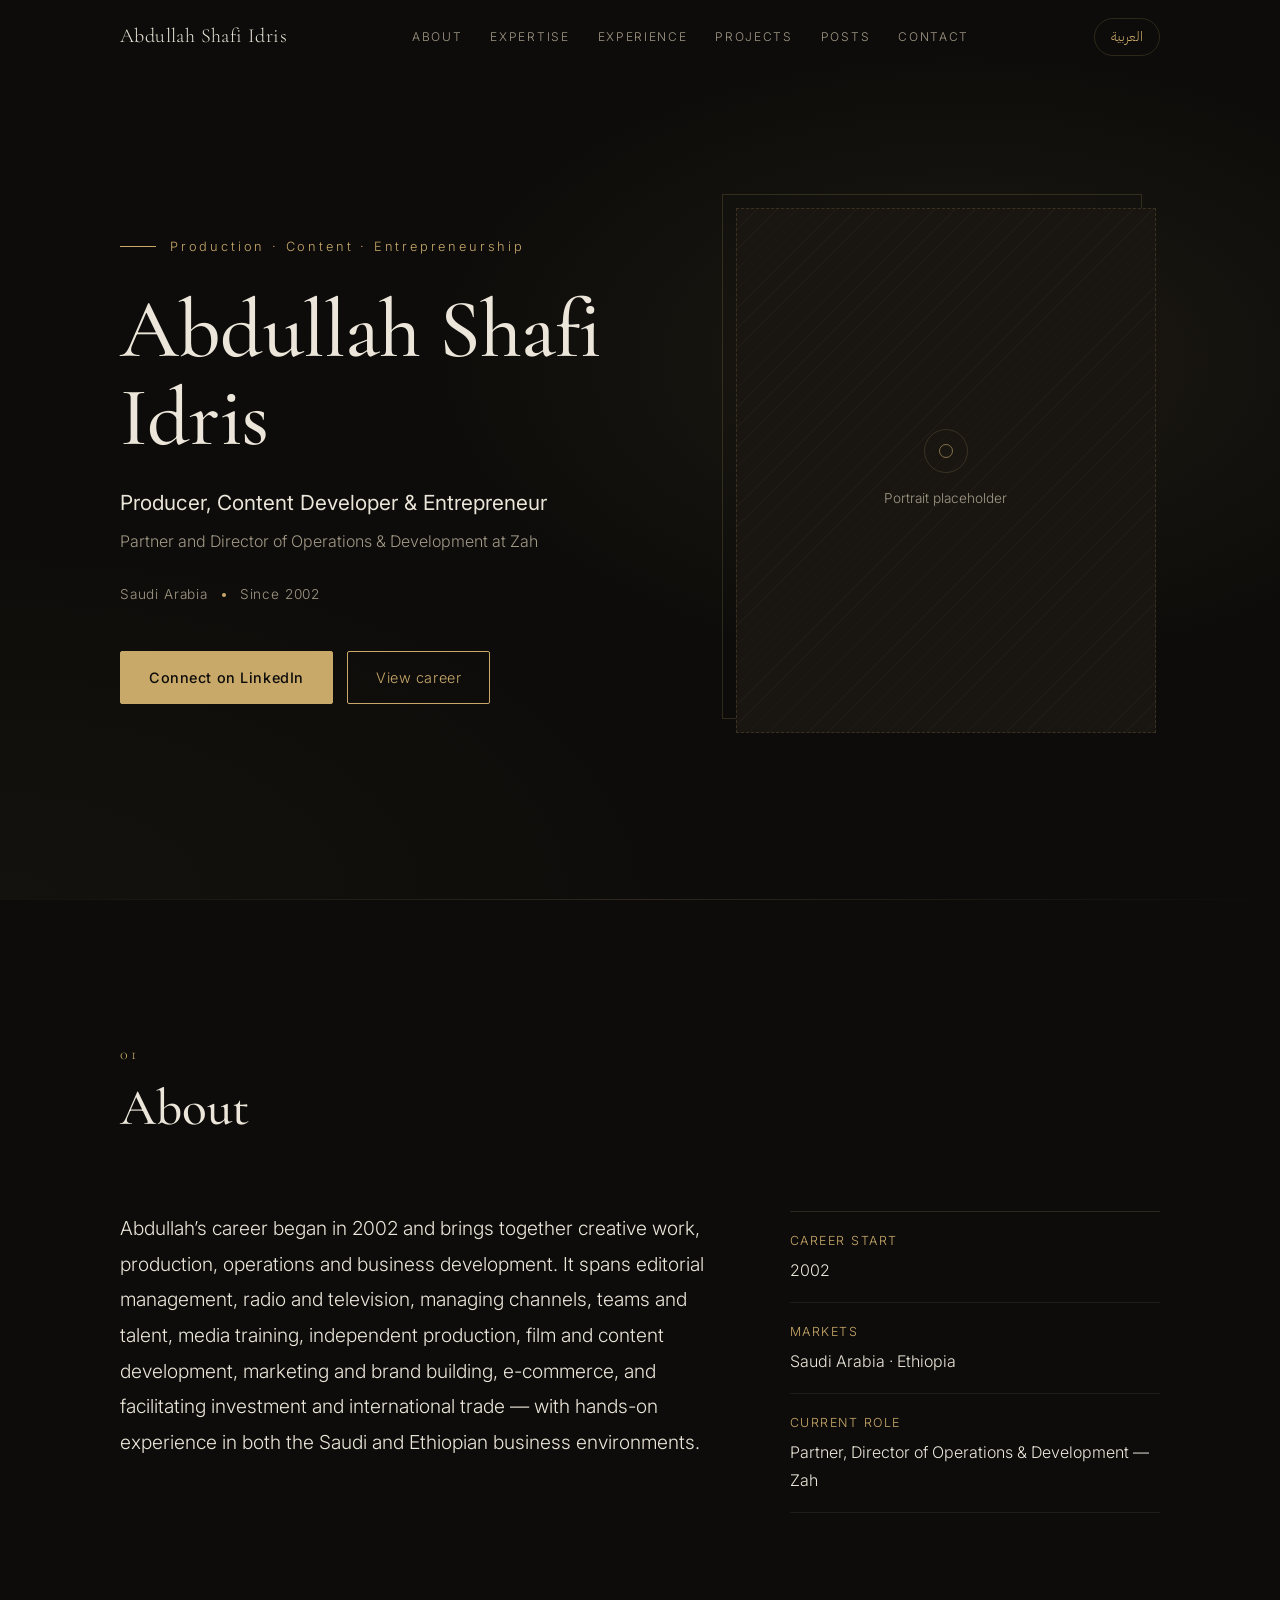
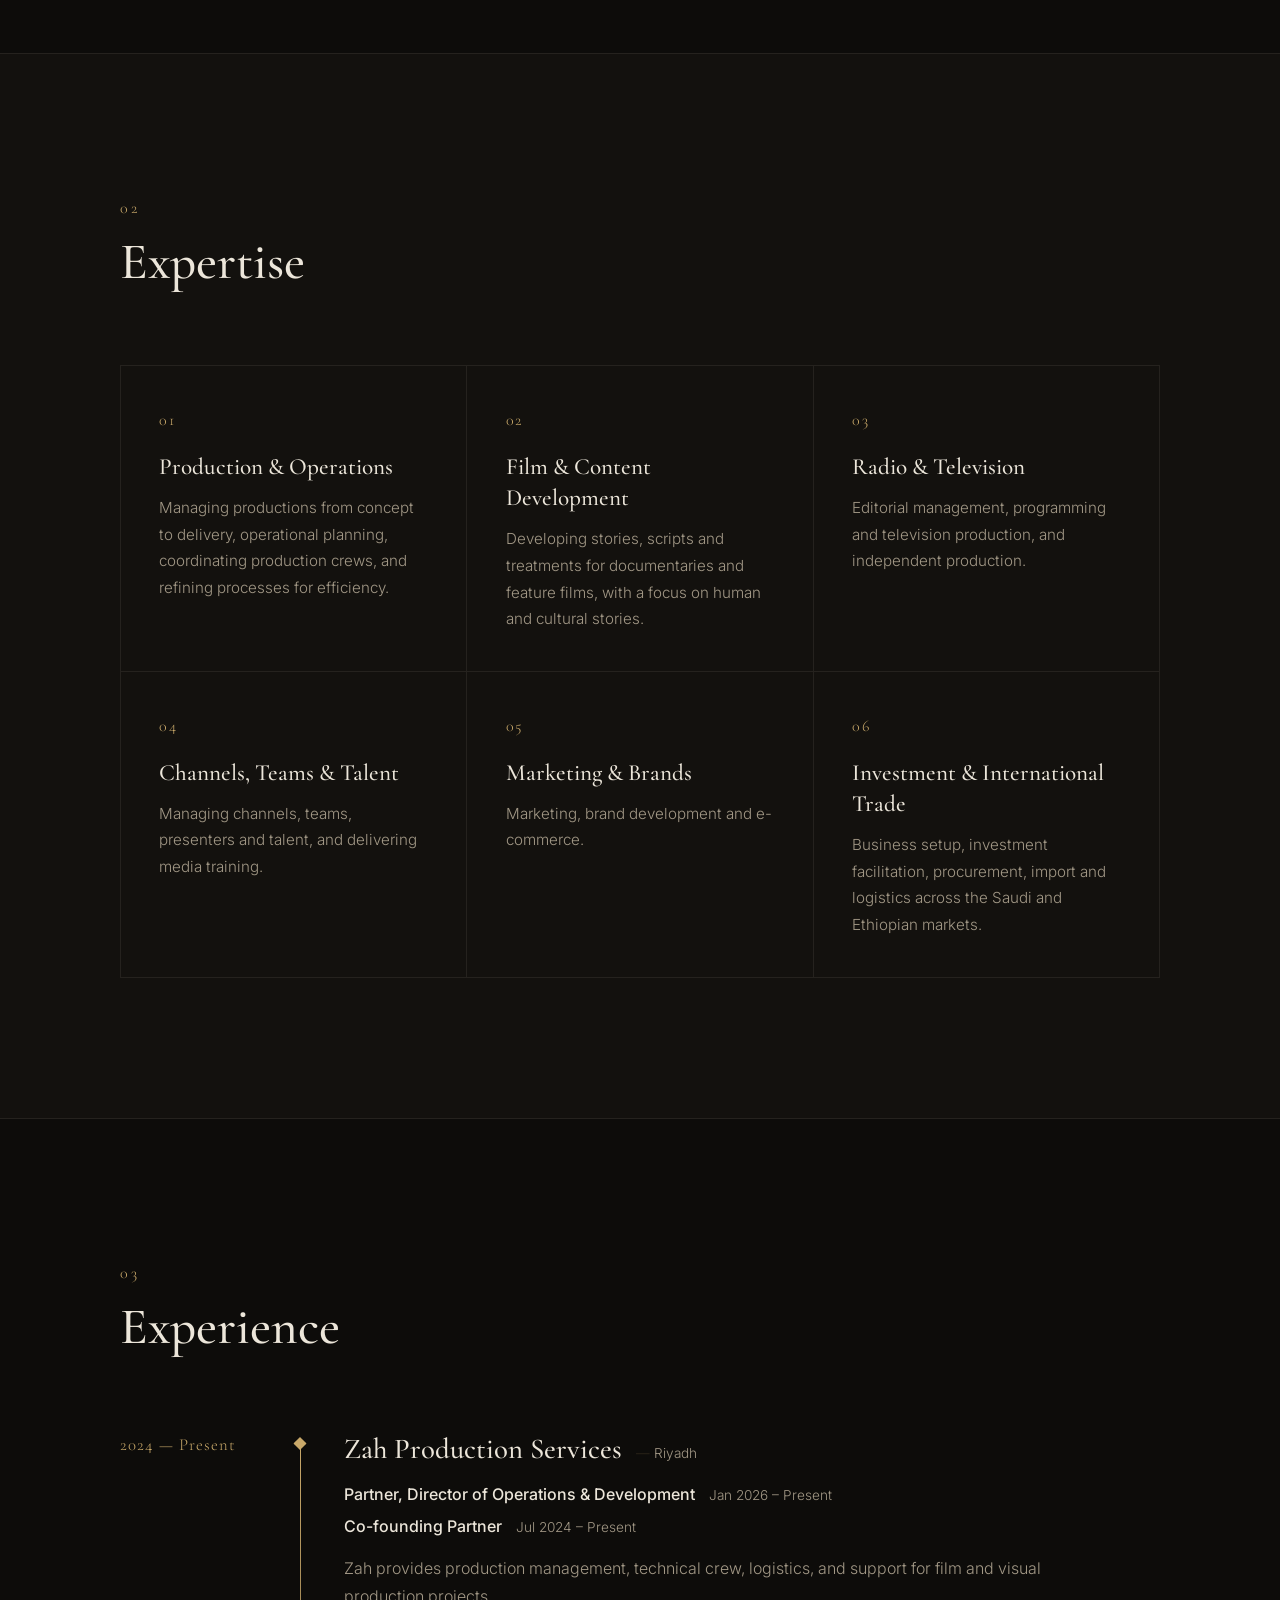
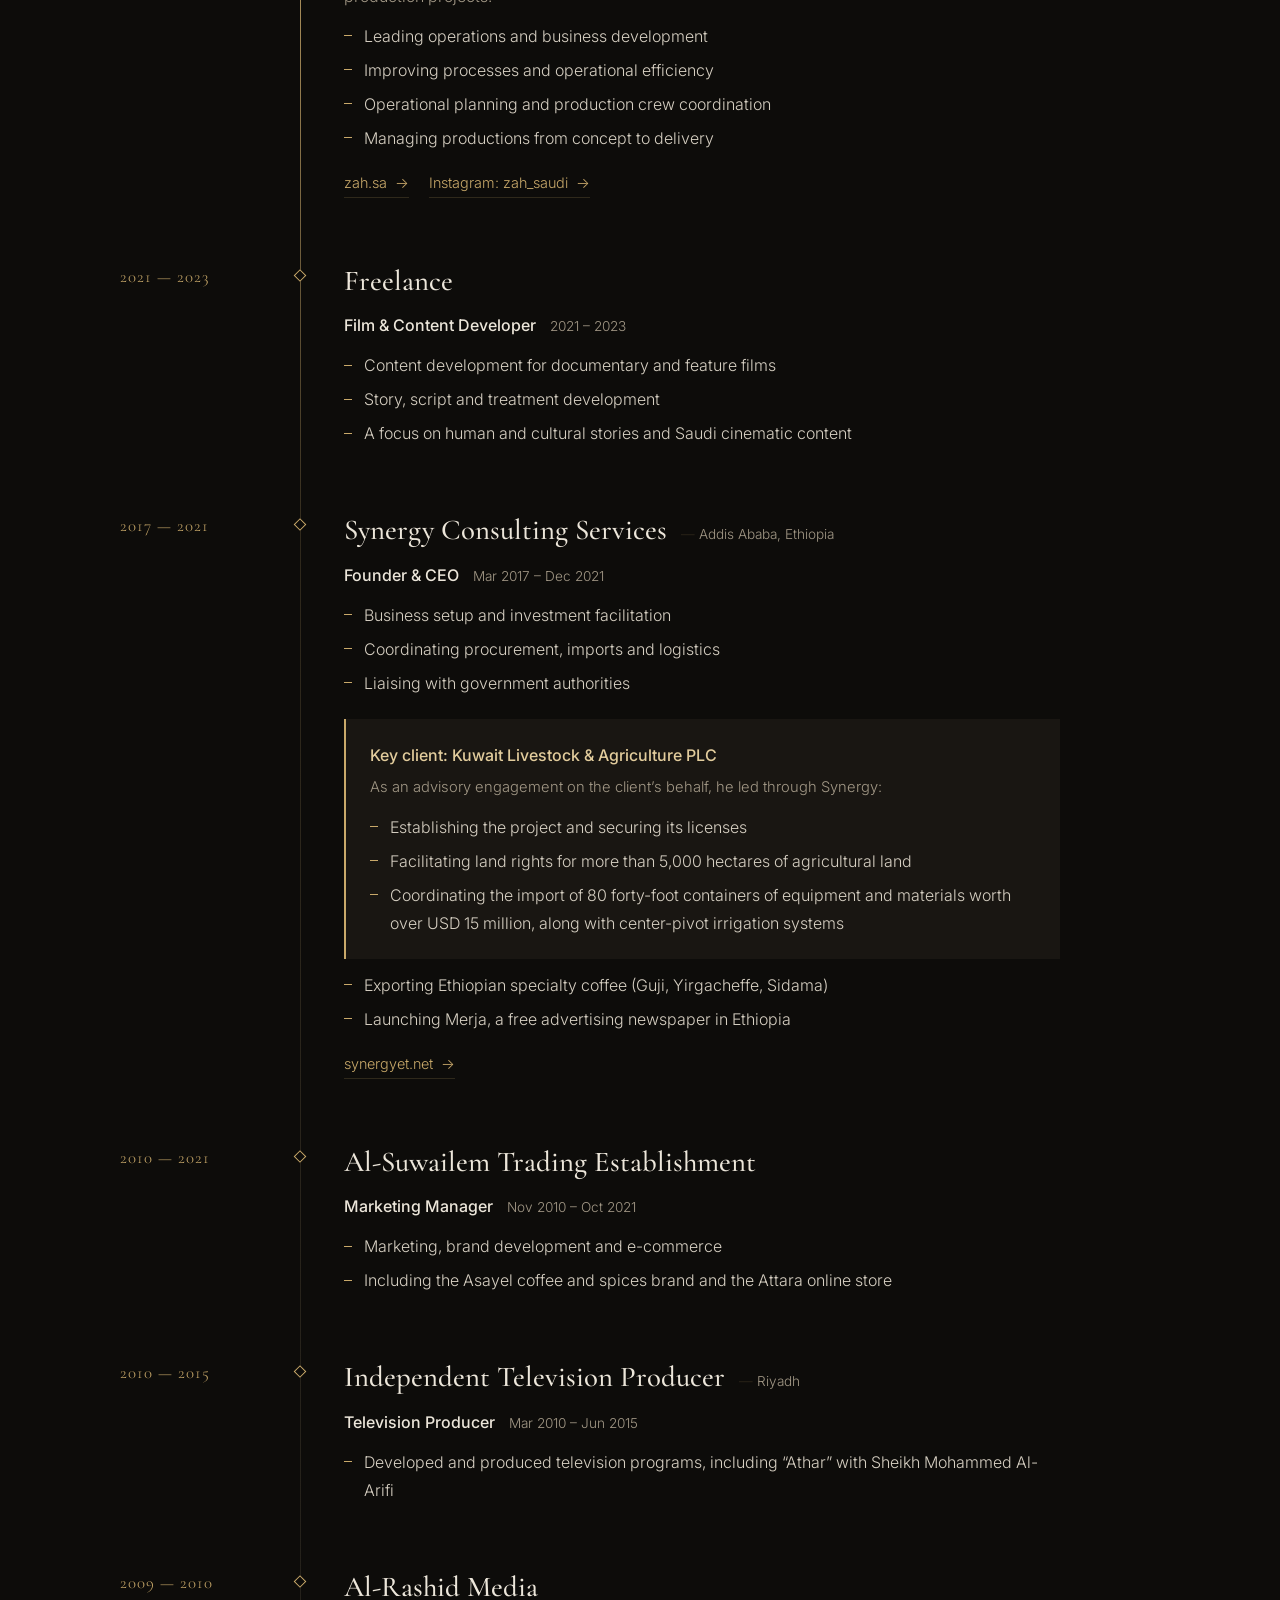
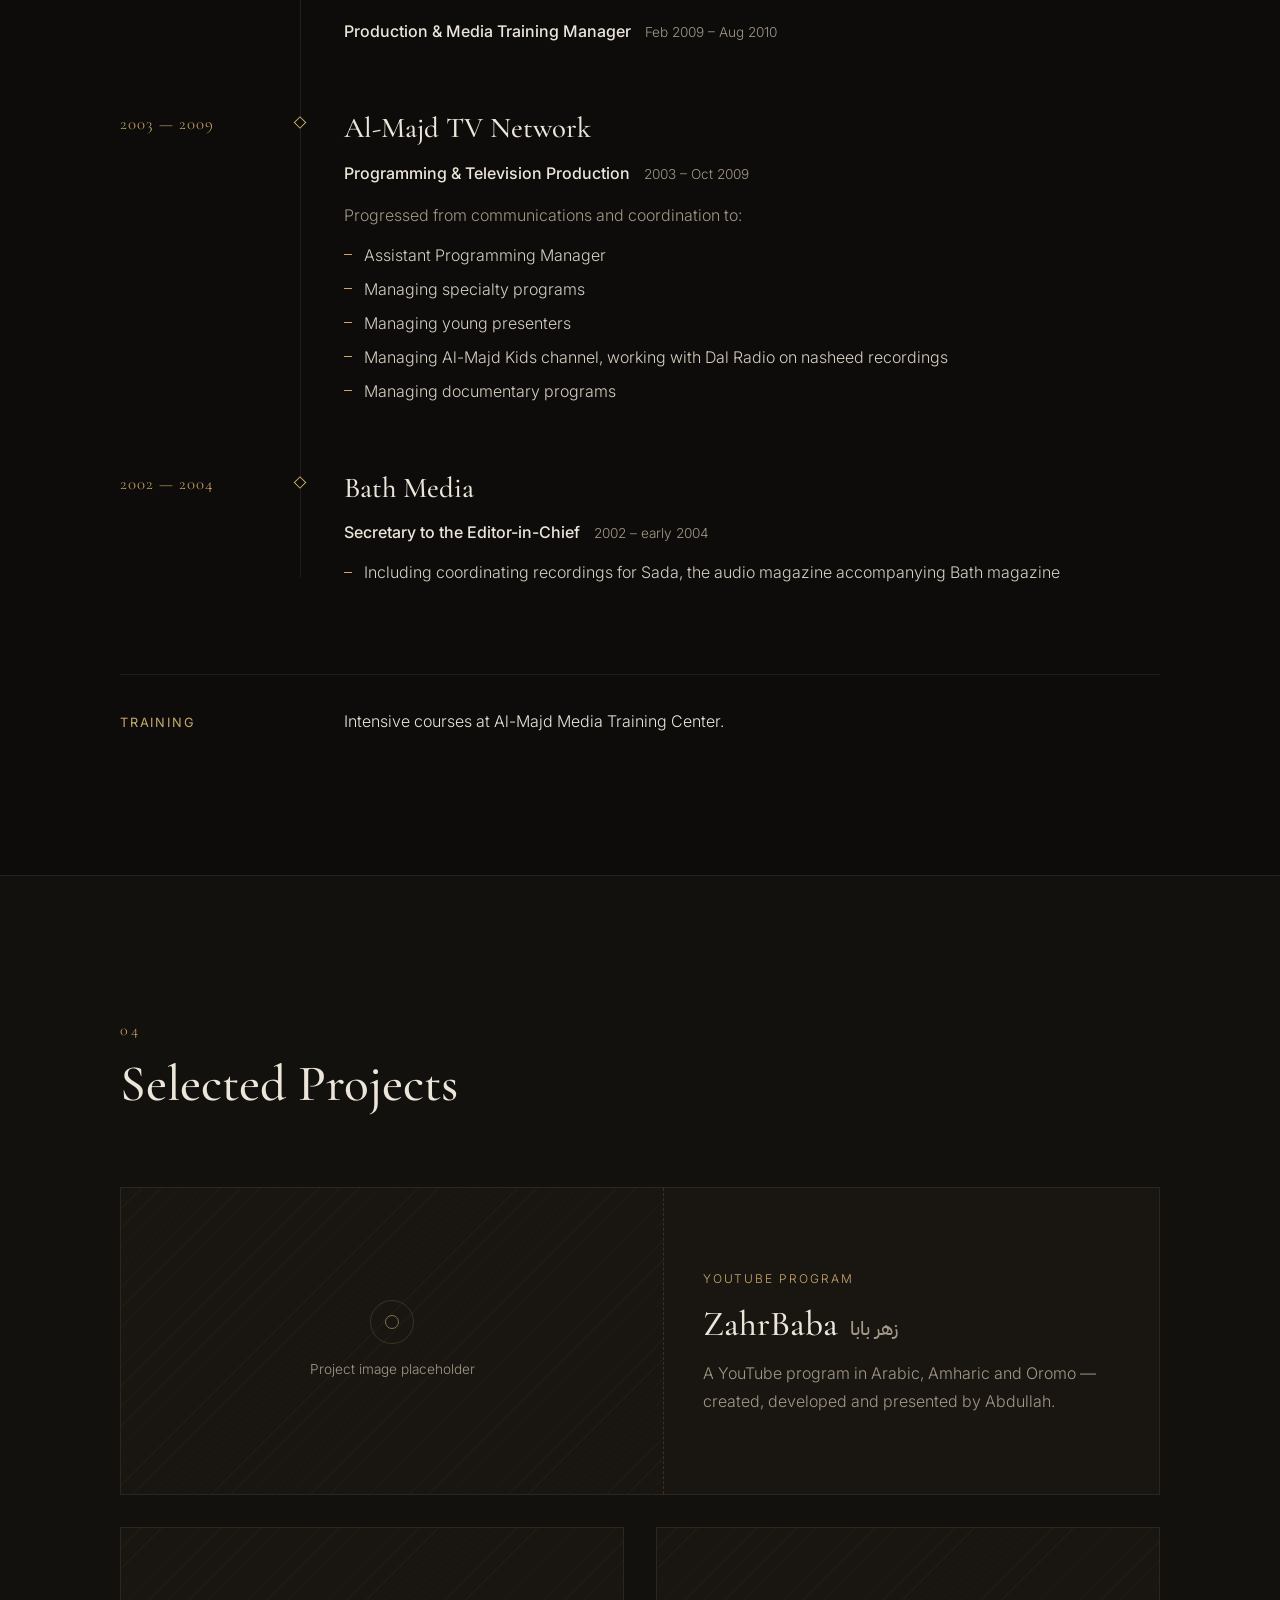
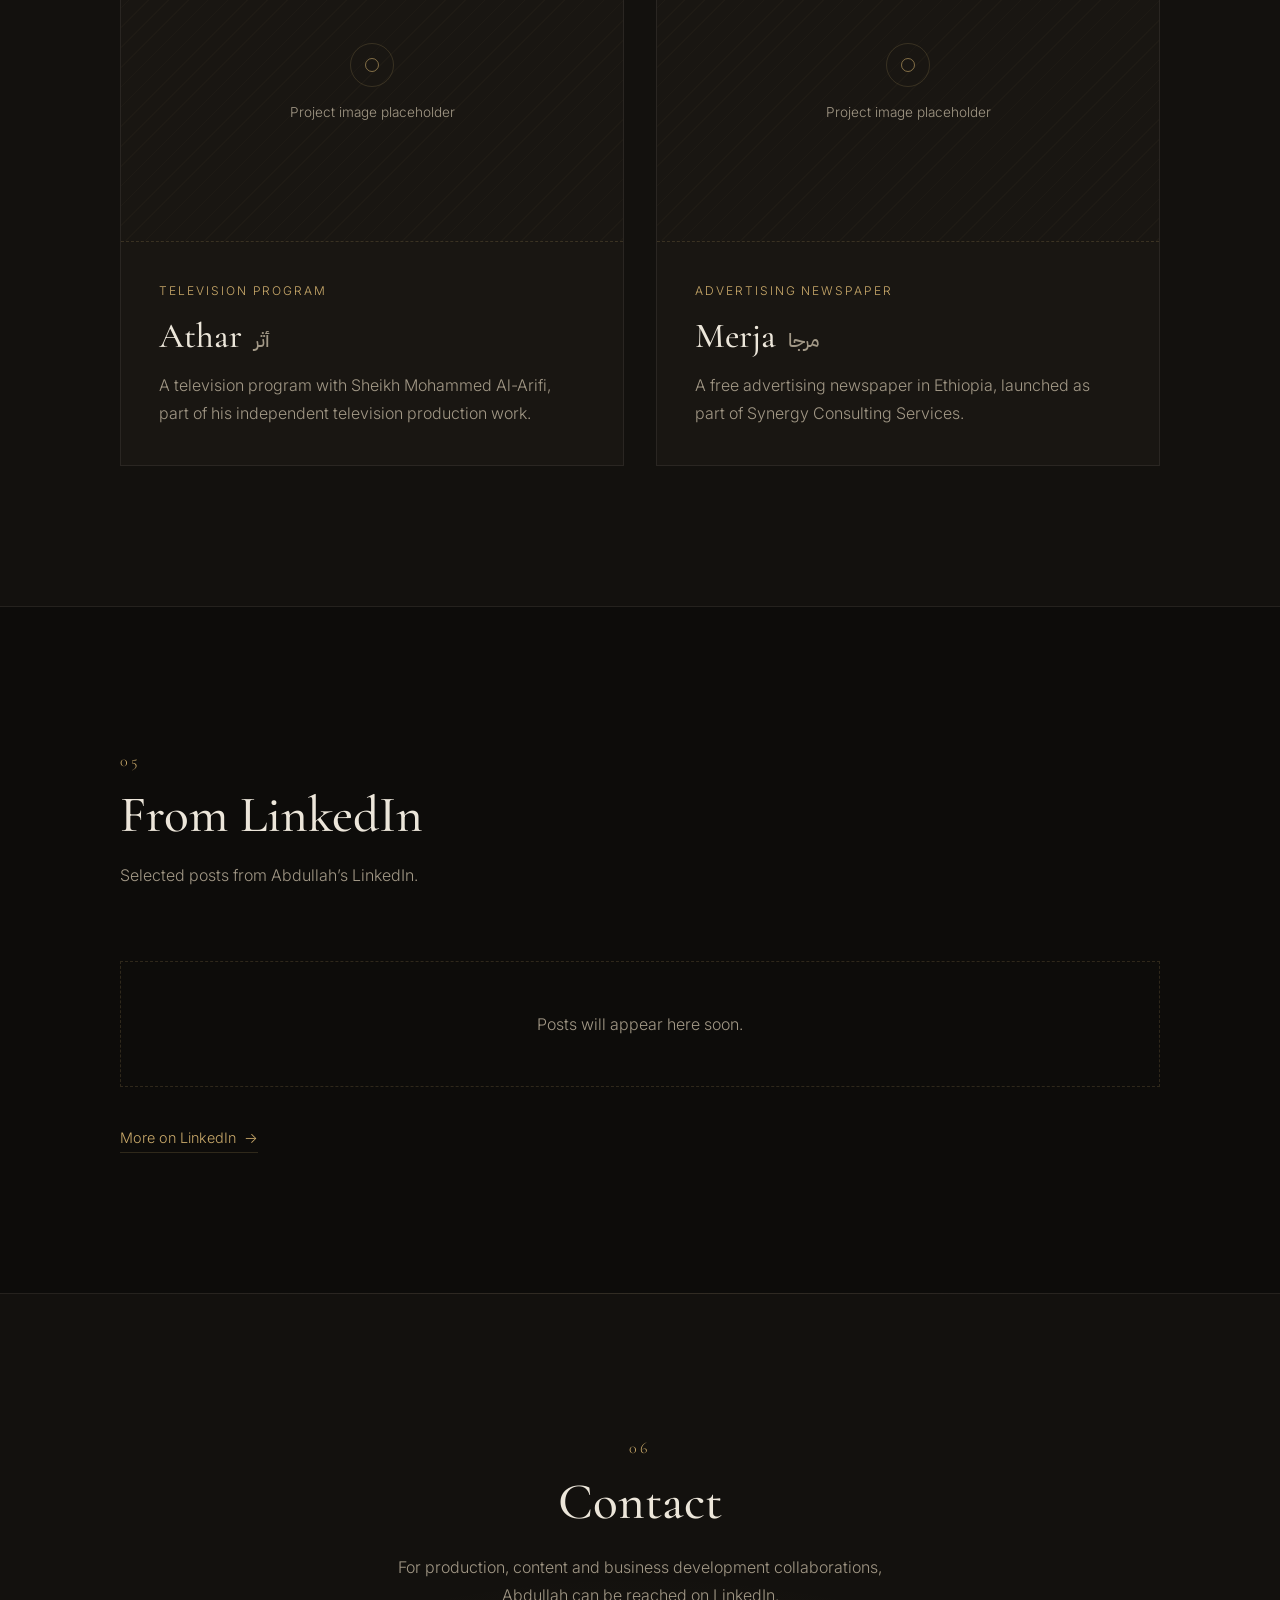
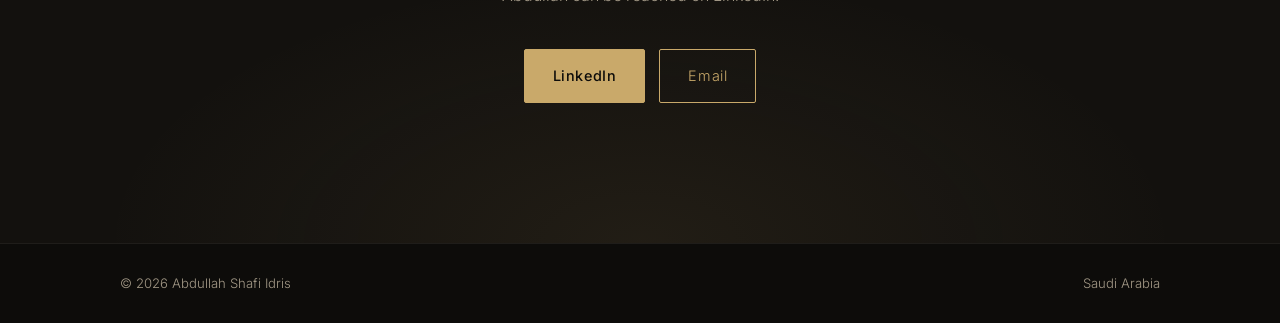
==== commit 1592b79a: "Use IBM Plex Sans Arabic for Arabic headings instead of Amiri Co-Authored-By: Claude Opus 5.5 <norep" ====
--- a/index.html
+++ b/index.html
@@ -26,7 +26,7 @@
 
   <link rel="preconnect" href="https://fonts.googleapis.com">
   <link rel="preconnect" href="https://fonts.gstatic.com" crossorigin>
-  <link href="https://fonts.googleapis.com/css2?family=Amiri:wght@400;700&family=Cormorant+Garamond:wght@500;600&family=IBM+Plex+Sans+Arabic:wght@300;400;500&family=Inter:wght@300;400;500&display=swap" rel="stylesheet">
+  <link href="https://fonts.googleapis.com/css2?family=Cormorant+Garamond:wght@500;600&family=IBM+Plex+Sans+Arabic:wght@300;400;500;600&family=Inter:wght@300;400;500&display=swap" rel="stylesheet">
   <link rel="stylesheet" href="styles.css">
 </head>
 <body>
--- a/styles.css
+++ b/styles.css
@@ -10,7 +10,7 @@
   --gold: #c9a96a;
   --gold-soft: #e2cc9c;
 
-  --font-display: "Cormorant Garamond", "Amiri", Georgia, serif;
+  --font-display: "Cormorant Garamond", "IBM Plex Sans Arabic", Georgia, serif;
   --font-body: "Inter", "IBM Plex Sans Arabic", system-ui, sans-serif;
 
   --container: 1120px;
@@ -20,9 +20,18 @@
 }
 
 html[lang="ar"] {
-  --font-display: "Amiri", "Cormorant Garamond", serif;
+  --font-display: "IBM Plex Sans Arabic", "Inter", system-ui, sans-serif;
   --font-body: "IBM Plex Sans Arabic", "Inter", system-ui, sans-serif;
 }
+
+/* Arabic headings: IBM Plex Sans Arabic, semibold */
+html[lang="ar"] .brand,
+html[lang="ar"] .hero__name,
+html[lang="ar"] h2,
+html[lang="ar"] .card__title,
+html[lang="ar"] .tl__org,
+html[lang="ar"] .project__title { font-weight: 600; line-height: 1.4; }
+html[lang="ar"] .hero__name { line-height: 1.25; }
 
 /* ===== Base ===== */
 *, *::before, *::after { box-sizing: border-box; }
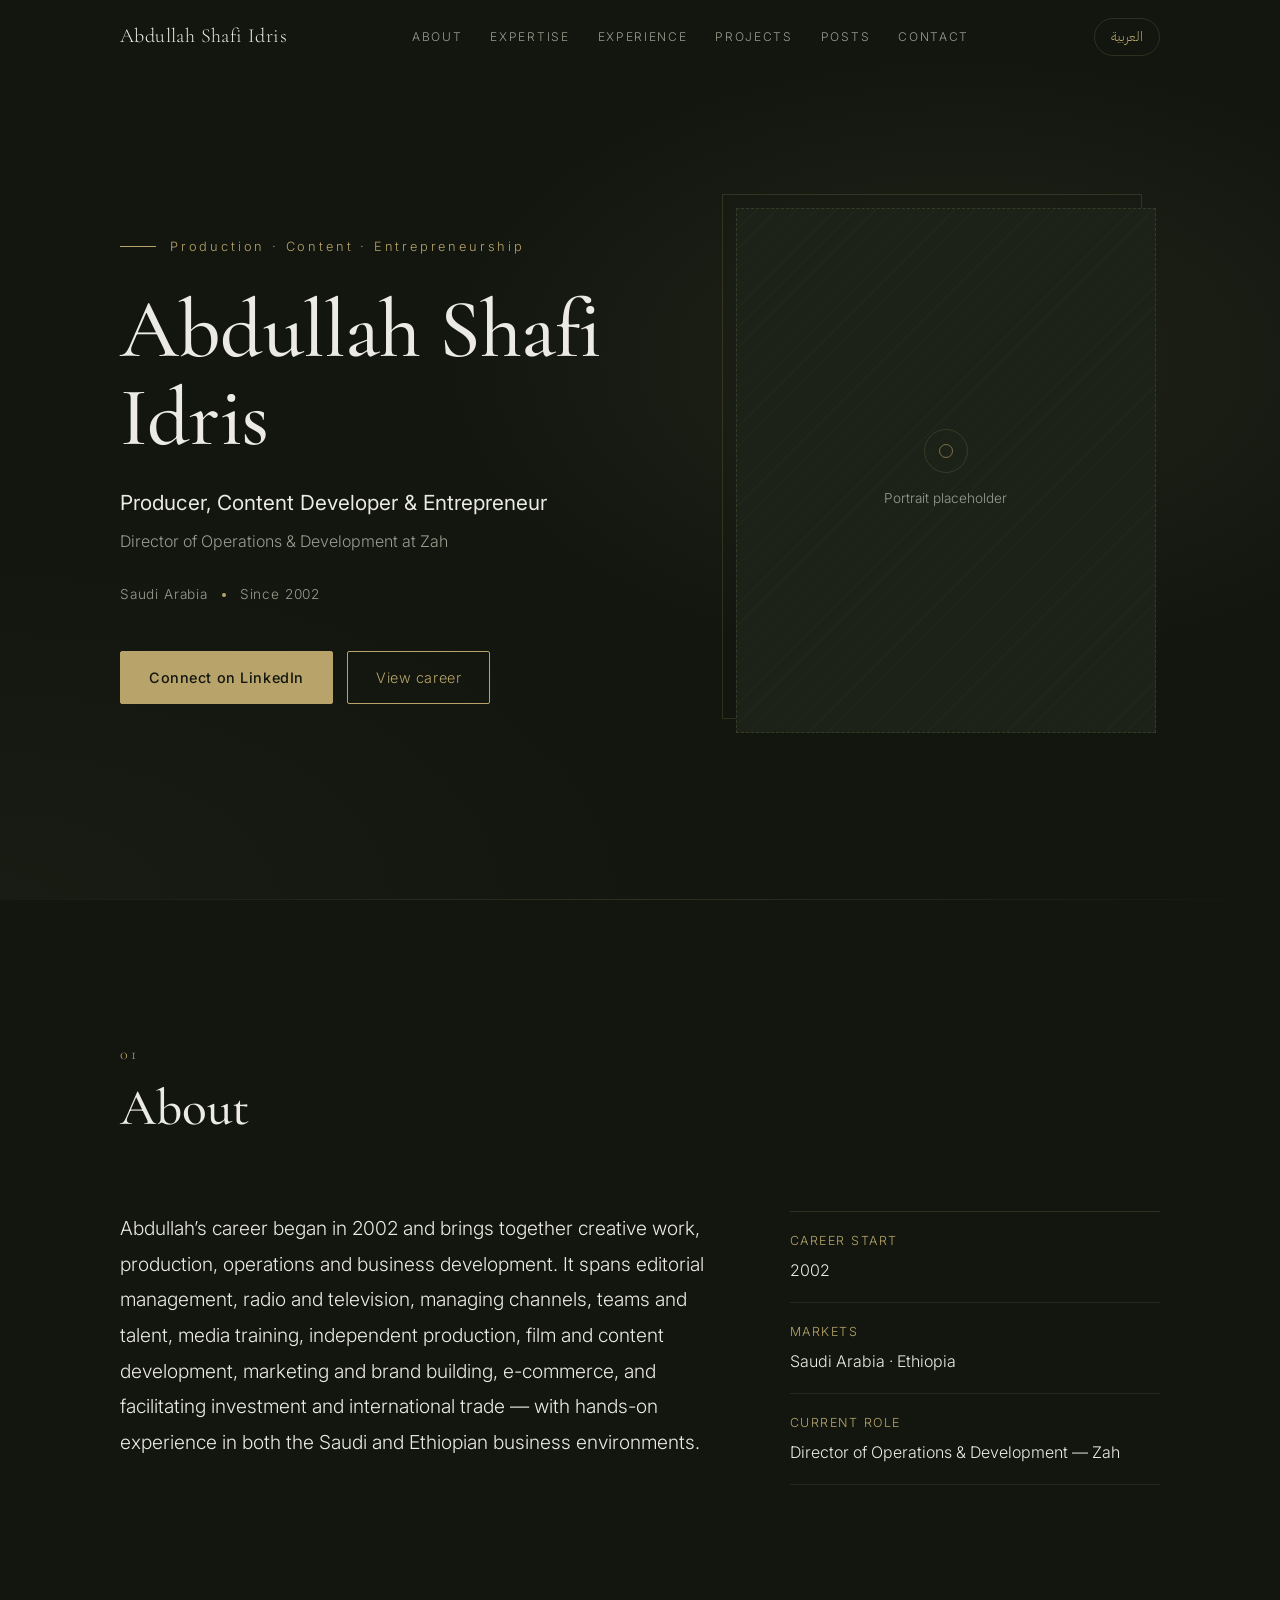
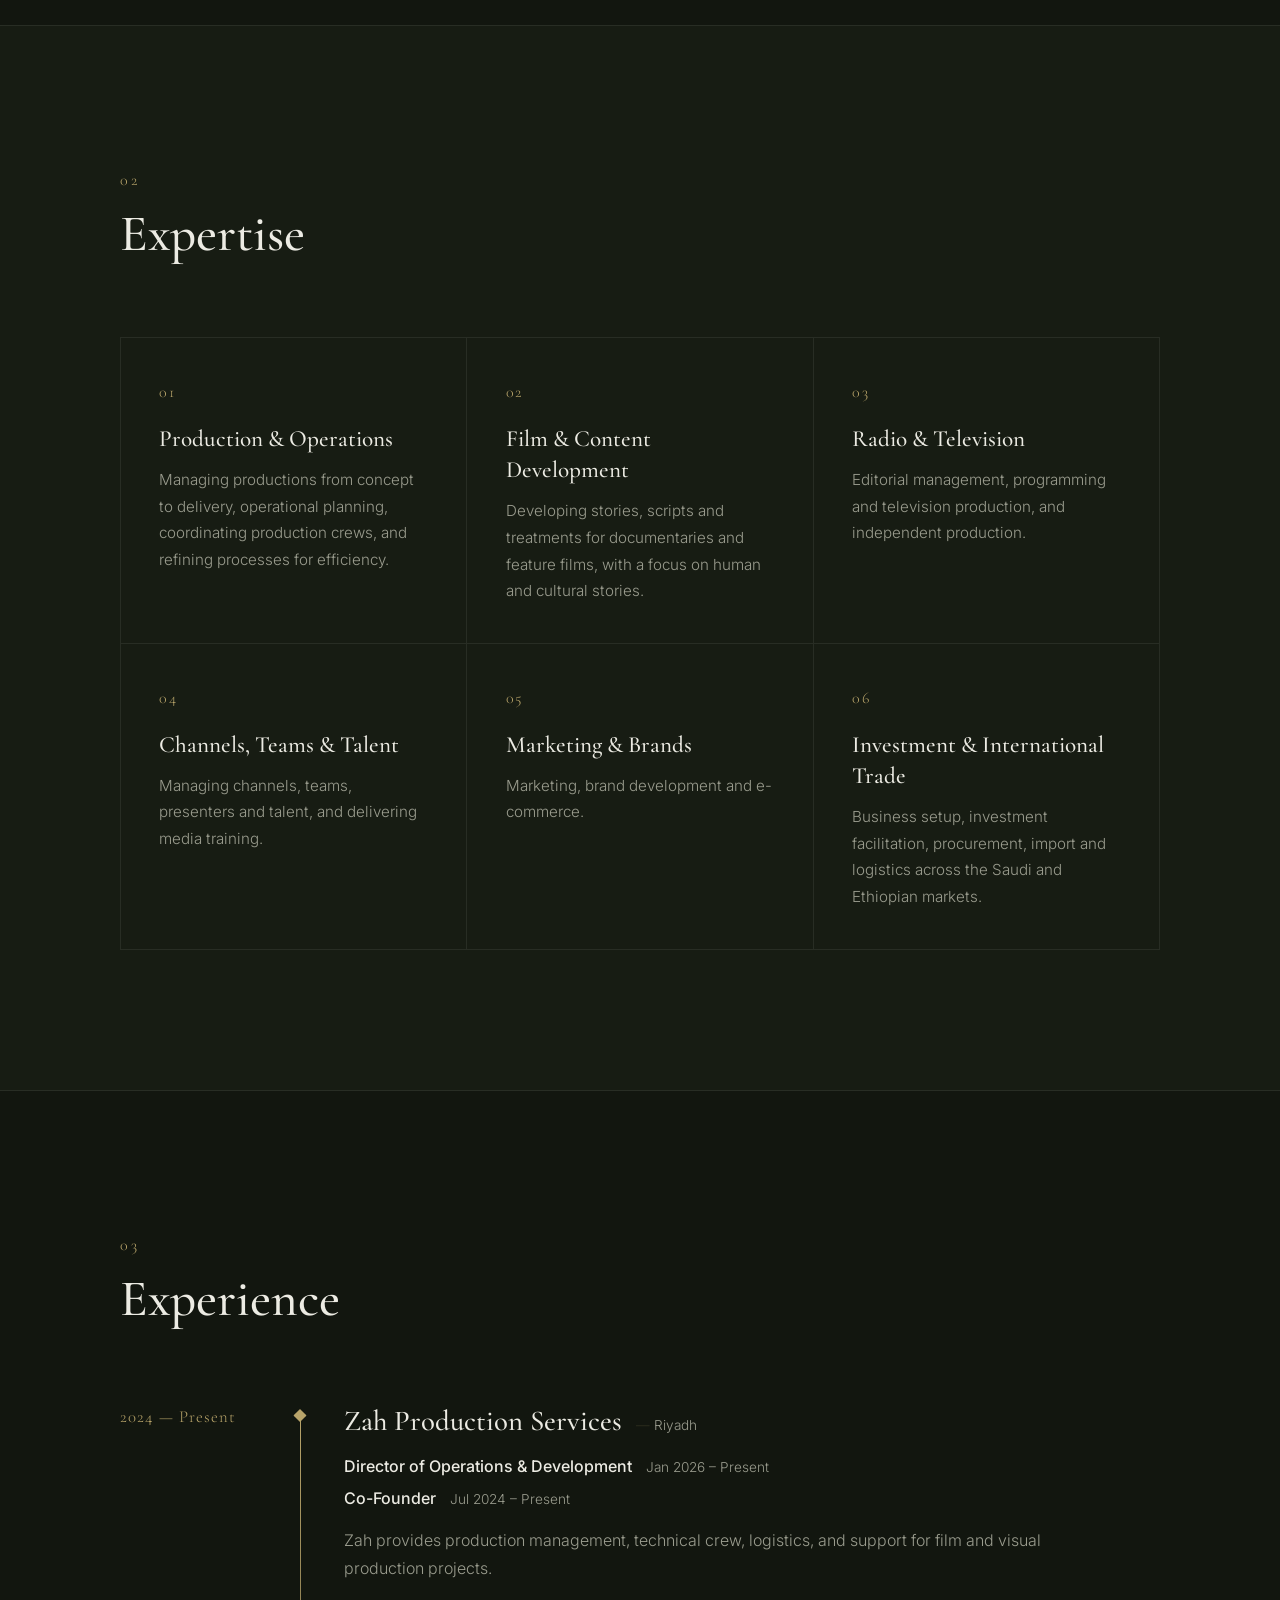
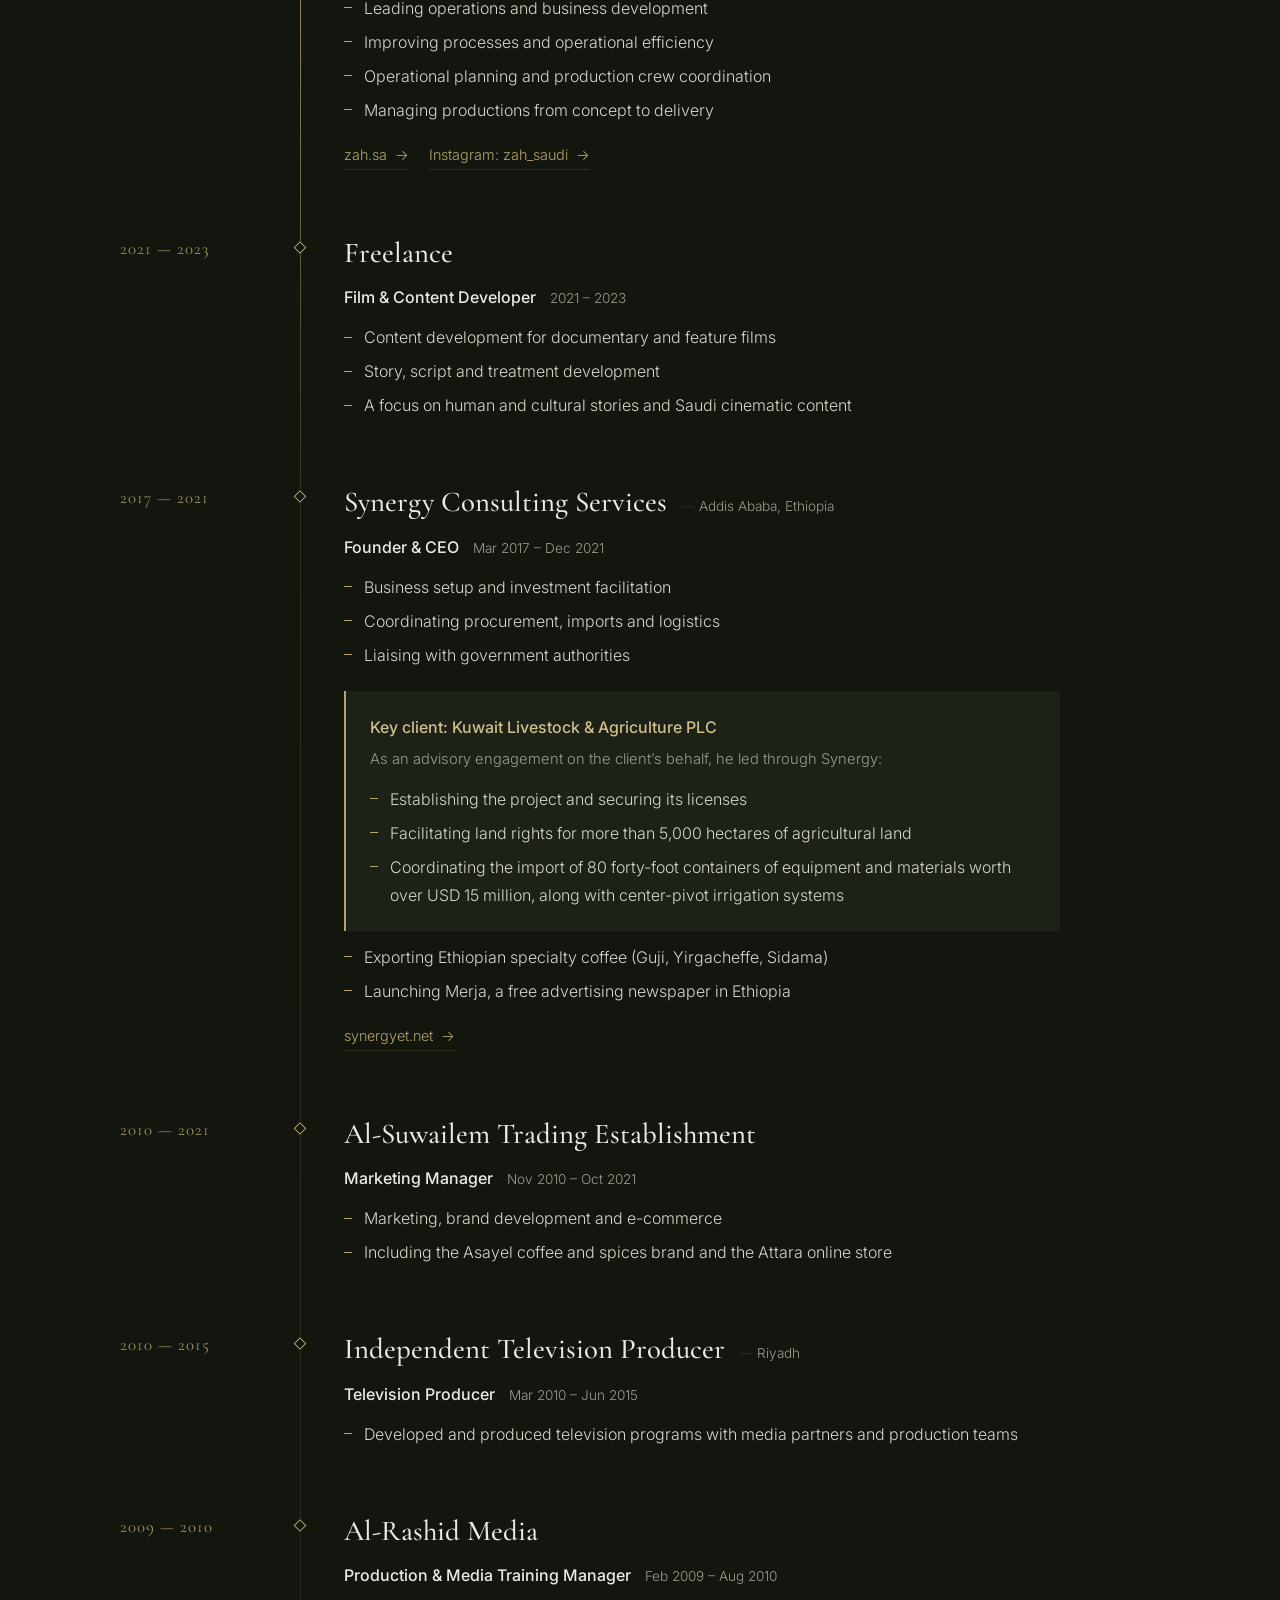
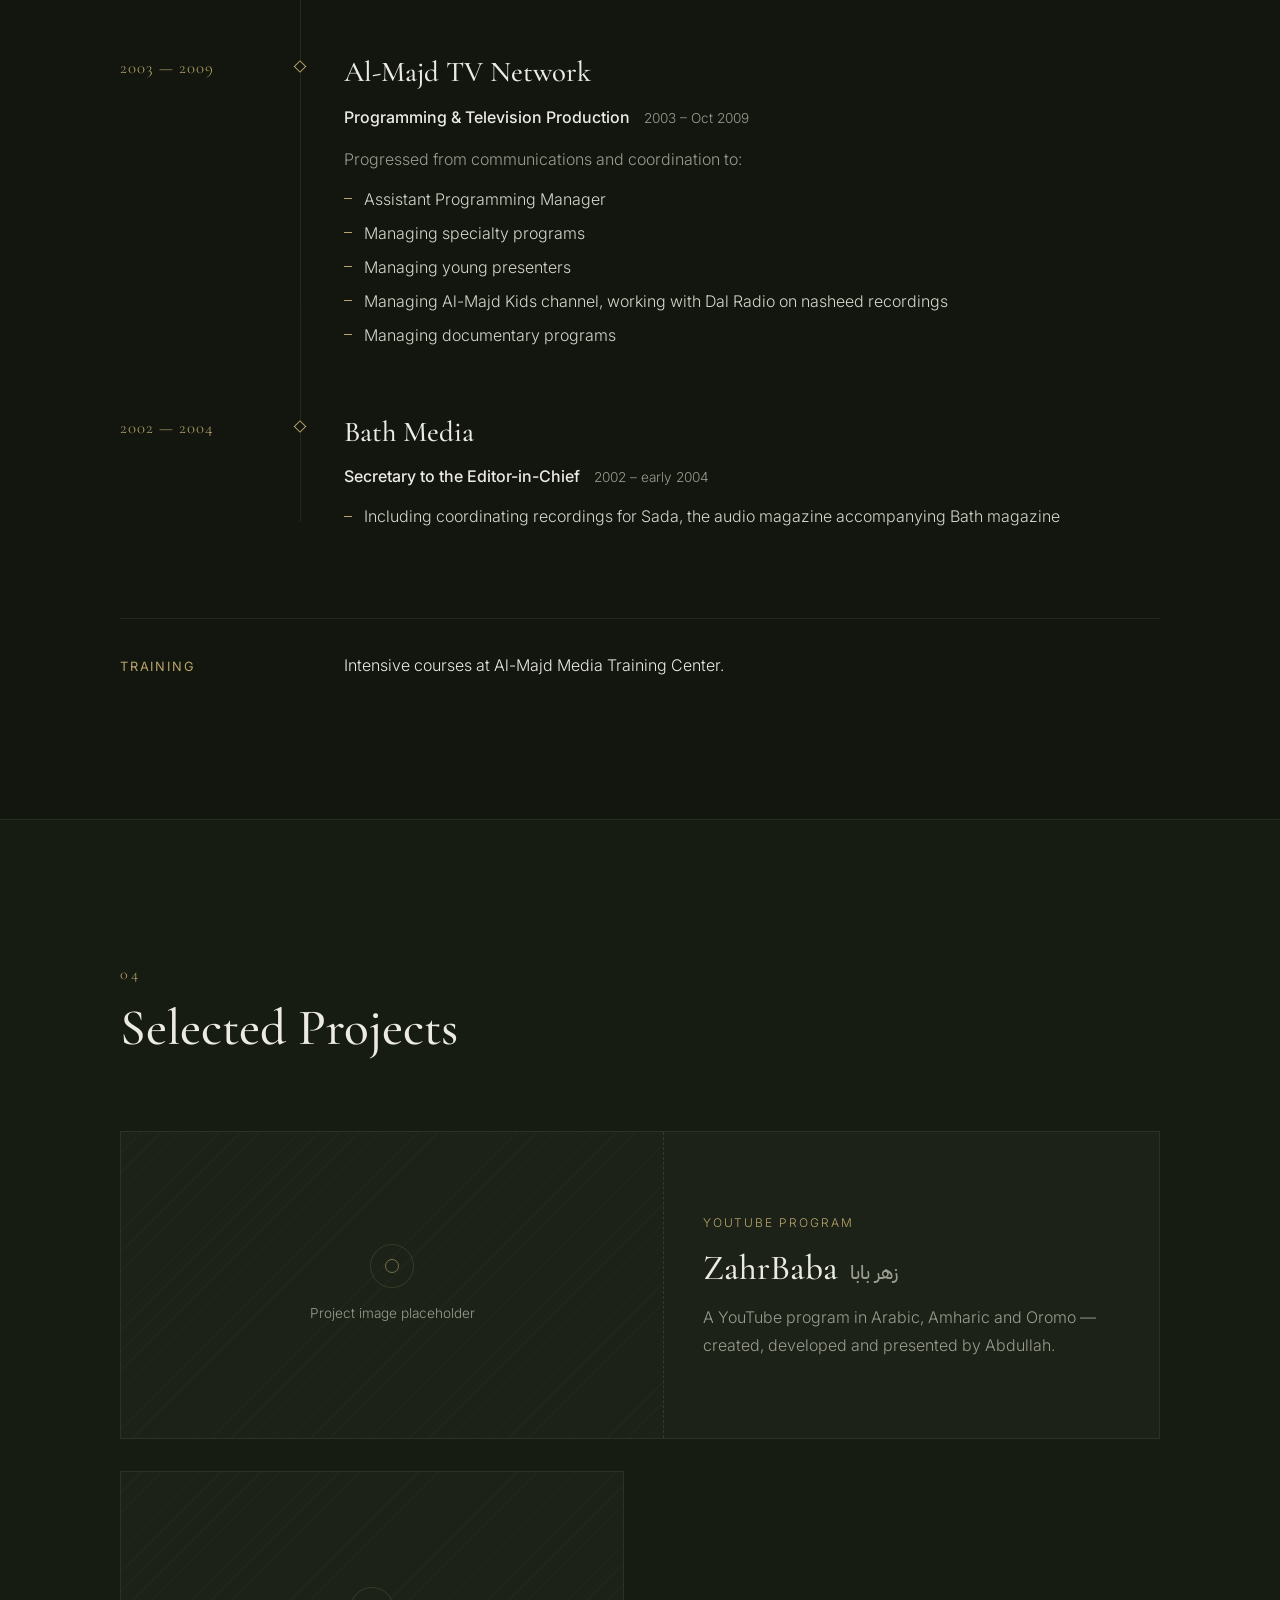
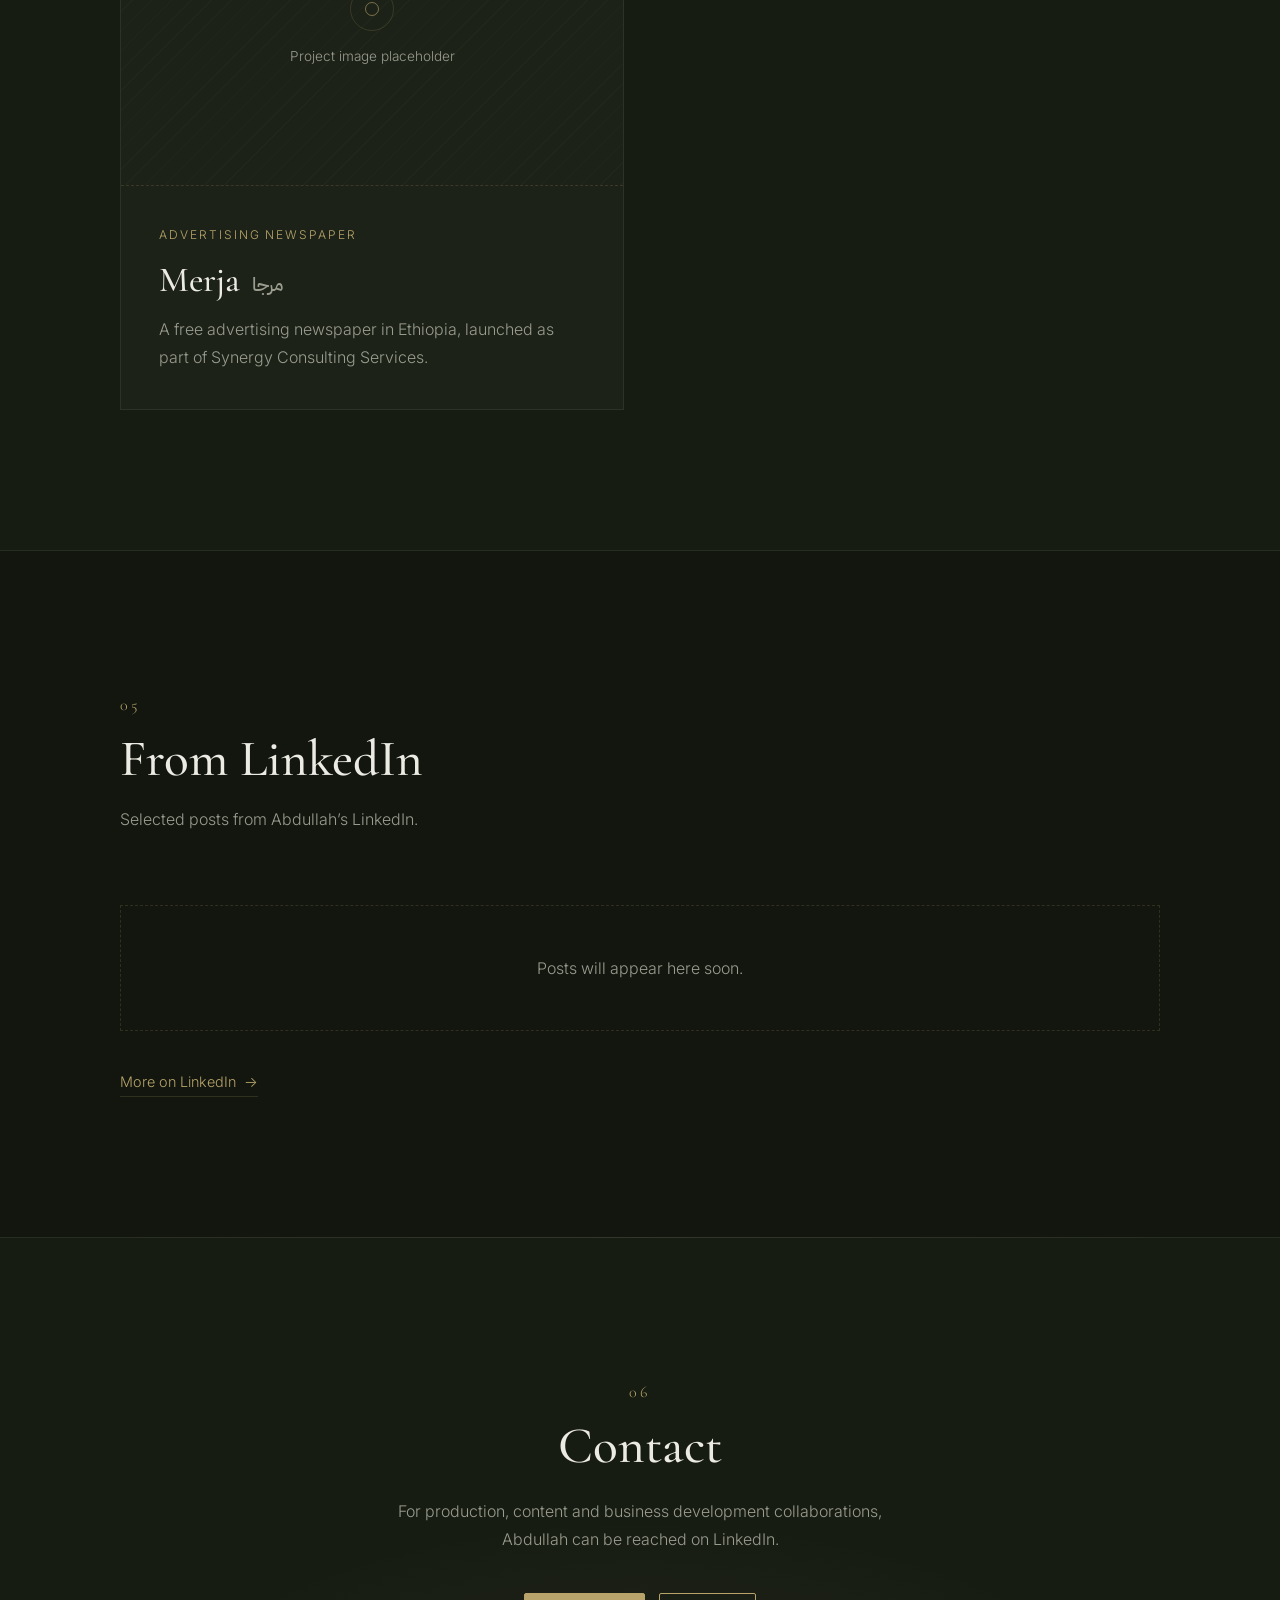
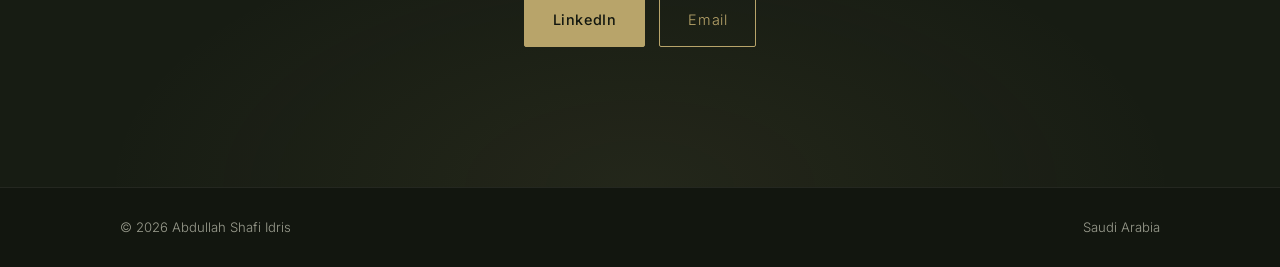
==== commit b94643af: "Switch site palette to dark olive with muted gold Co-Authored-By: Claude Opus 5.5 <noreply@anthropic" ====
--- a/index.html
+++ b/index.html
@@ -5,7 +5,7 @@
   <meta name="viewport" content="width=device-width, initial-scale=1">
   <title>عبدالله شافي إدريس | Abdullah Shafi Idris</title>
   <meta name="description" content="Abdullah Shafi Idris — Producer, Content Developer & Entrepreneur.">
-  <meta name="theme-color" content="#0d0c0a">
+  <meta name="theme-color" content="#12160f">
   <meta property="og:type" content="website">
   <meta property="og:title" content="عبدالله شافي إدريس | Abdullah Shafi Idris">
   <meta property="og:description" content="منتج ومطوّر محتوى ورائد أعمال — Producer, Content Developer & Entrepreneur">
--- a/styles.css
+++ b/styles.css
@@ -1,14 +1,14 @@
 /* ===== Tokens ===== */
 :root {
-  --bg: #0d0c0a;
-  --bg-alt: #13110e;
-  --surface: #191612;
-  --line: rgba(201, 169, 106, 0.18);
-  --line-soft: rgba(236, 230, 218, 0.08);
-  --text: #ece6da;
-  --muted: #a29886;
-  --gold: #c9a96a;
-  --gold-soft: #e2cc9c;
+  --bg: #12160f;
+  --bg-alt: #171c13;
+  --surface: #1c2218;
+  --line: rgba(184, 164, 106, 0.18);
+  --line-soft: rgba(236, 235, 227, 0.08);
+  --text: #ecebe3;
+  --muted: #9a9c8e;
+  --gold: #b8a46a;
+  --gold-soft: #d0bf8a;
 
   --font-display: "Cormorant Garamond", "IBM Plex Sans Arabic", Georgia, serif;
   --font-body: "Inter", "IBM Plex Sans Arabic", system-ui, sans-serif;
@@ -82,7 +82,7 @@
   border-bottom: 1px solid transparent;
 }
 .header.is-scrolled, .header.is-open {
-  background: rgba(13, 12, 10, 0.86);
+  background: rgba(18, 22, 15, 0.86);
   backdrop-filter: blur(12px);
   -webkit-backdrop-filter: blur(12px);
   border-bottom-color: var(--line-soft);
@@ -137,7 +137,7 @@
 .btn--gold { background: var(--gold); color: var(--bg); font-weight: 500; }
 .btn--gold:hover { background: var(--gold-soft); border-color: var(--gold-soft); }
 .btn--ghost { color: var(--gold); }
-.btn--ghost:hover { background: rgba(201, 169, 106, 0.1); }
+.btn--ghost:hover { background: rgba(184, 164, 106, 0.1); }
 
 .link-arrow {
   display: inline-flex; align-items: center; gap: 8px;
@@ -155,14 +155,14 @@
   position: relative; min-height: 100vh; min-height: 100svh;
   display: flex; align-items: center; padding: 120px 0 80px;
   background:
-    radial-gradient(ellipse 60% 50% at 75% 40%, rgba(201, 169, 106, 0.09), transparent 70%),
-    radial-gradient(ellipse 80% 60% at 0% 100%, rgba(201, 169, 106, 0.04), transparent 70%),
+    radial-gradient(ellipse 60% 50% at 75% 40%, rgba(184, 164, 106, 0.09), transparent 70%),
+    radial-gradient(ellipse 80% 60% at 0% 100%, rgba(184, 164, 106, 0.04), transparent 70%),
     var(--bg);
 }
 [dir="rtl"] .hero {
   background:
-    radial-gradient(ellipse 60% 50% at 25% 40%, rgba(201, 169, 106, 0.09), transparent 70%),
-    radial-gradient(ellipse 80% 60% at 100% 100%, rgba(201, 169, 106, 0.04), transparent 70%),
+    radial-gradient(ellipse 60% 50% at 25% 40%, rgba(184, 164, 106, 0.09), transparent 70%),
+    radial-gradient(ellipse 80% 60% at 100% 100%, rgba(184, 164, 106, 0.04), transparent 70%),
     var(--bg);
 }
 .hero::after {
@@ -210,7 +210,7 @@
   display: flex; flex-direction: column; align-items: center; justify-content: center; gap: 14px;
   width: 100%; height: 100%; text-align: center; padding: 20px;
   background:
-    repeating-linear-gradient(135deg, rgba(201, 169, 106, 0.03) 0 1px, transparent 1px 14px),
+    repeating-linear-gradient(135deg, rgba(184, 164, 106, 0.03) 0 1px, transparent 1px 14px),
     var(--surface);
   border: 1px dashed var(--line); color: var(--muted); font-size: 0.85rem;
 }
@@ -256,7 +256,7 @@
   border-bottom: 1px solid var(--line-soft); border-inline-end: 1px solid var(--line-soft);
   transition: background 0.4s var(--ease);
 }
-.card:hover { background: rgba(201, 169, 106, 0.04); }
+.card:hover { background: rgba(184, 164, 106, 0.04); }
 .card__num { font-family: "Cormorant Garamond", serif; color: var(--gold); font-size: 1rem; letter-spacing: 0.1em; }
 .card__title { margin-top: 18px; font-family: var(--font-display); font-size: 1.45rem; line-height: 1.35; }
 .card__text { margin-top: 12px; color: var(--muted); font-size: 0.95rem; }
@@ -295,7 +295,7 @@
 .tl__role-period { color: var(--muted); font-size: 0.85rem; }
 .tl__summary { margin-top: 14px; color: var(--muted); }
 .tl__list { margin-top: 12px; list-style: none; display: grid; gap: 6px; }
-.tl__list li { position: relative; padding-inline-start: 20px; color: #d6cfc2; }
+.tl__list li { position: relative; padding-inline-start: 20px; color: #d6d6cb; }
 .tl__list li::before {
   content: ""; position: absolute; inset-inline-start: 0; top: 0.85em; width: 8px; height: 1px; background: var(--gold);
 }
@@ -345,7 +345,7 @@
 
 /* Contact */
 .section--contact {
-  background: radial-gradient(ellipse 60% 70% at 50% 100%, rgba(201, 169, 106, 0.08), transparent 70%), var(--bg-alt);
+  background: radial-gradient(ellipse 60% 70% at 50% 100%, rgba(184, 164, 106, 0.08), transparent 70%), var(--bg-alt);
   border-top: 1px solid var(--line-soft);
 }
 .contact { text-align: center; max-width: 720px; }
@@ -378,7 +378,7 @@
   .nav {
     position: absolute; top: 100%; inset-inline: 0;
     flex-direction: column; gap: 0; padding: 8px var(--gutter) 20px;
-    background: rgba(13, 12, 10, 0.97); border-bottom: 1px solid var(--line-soft);
+    background: rgba(18, 22, 15, 0.97); border-bottom: 1px solid var(--line-soft);
     opacity: 0; visibility: hidden; transform: translateY(-8px);
     transition: opacity 0.3s, transform 0.3s, visibility 0.3s;
   }
@@ -413,3 +413,5 @@
   .hero__cta .btn { flex: 1 1 100%; }
   .footer__inner { flex-direction: column; text-align: center; align-items: center; }
 }
+
+.hero__role:empty { display: none; }
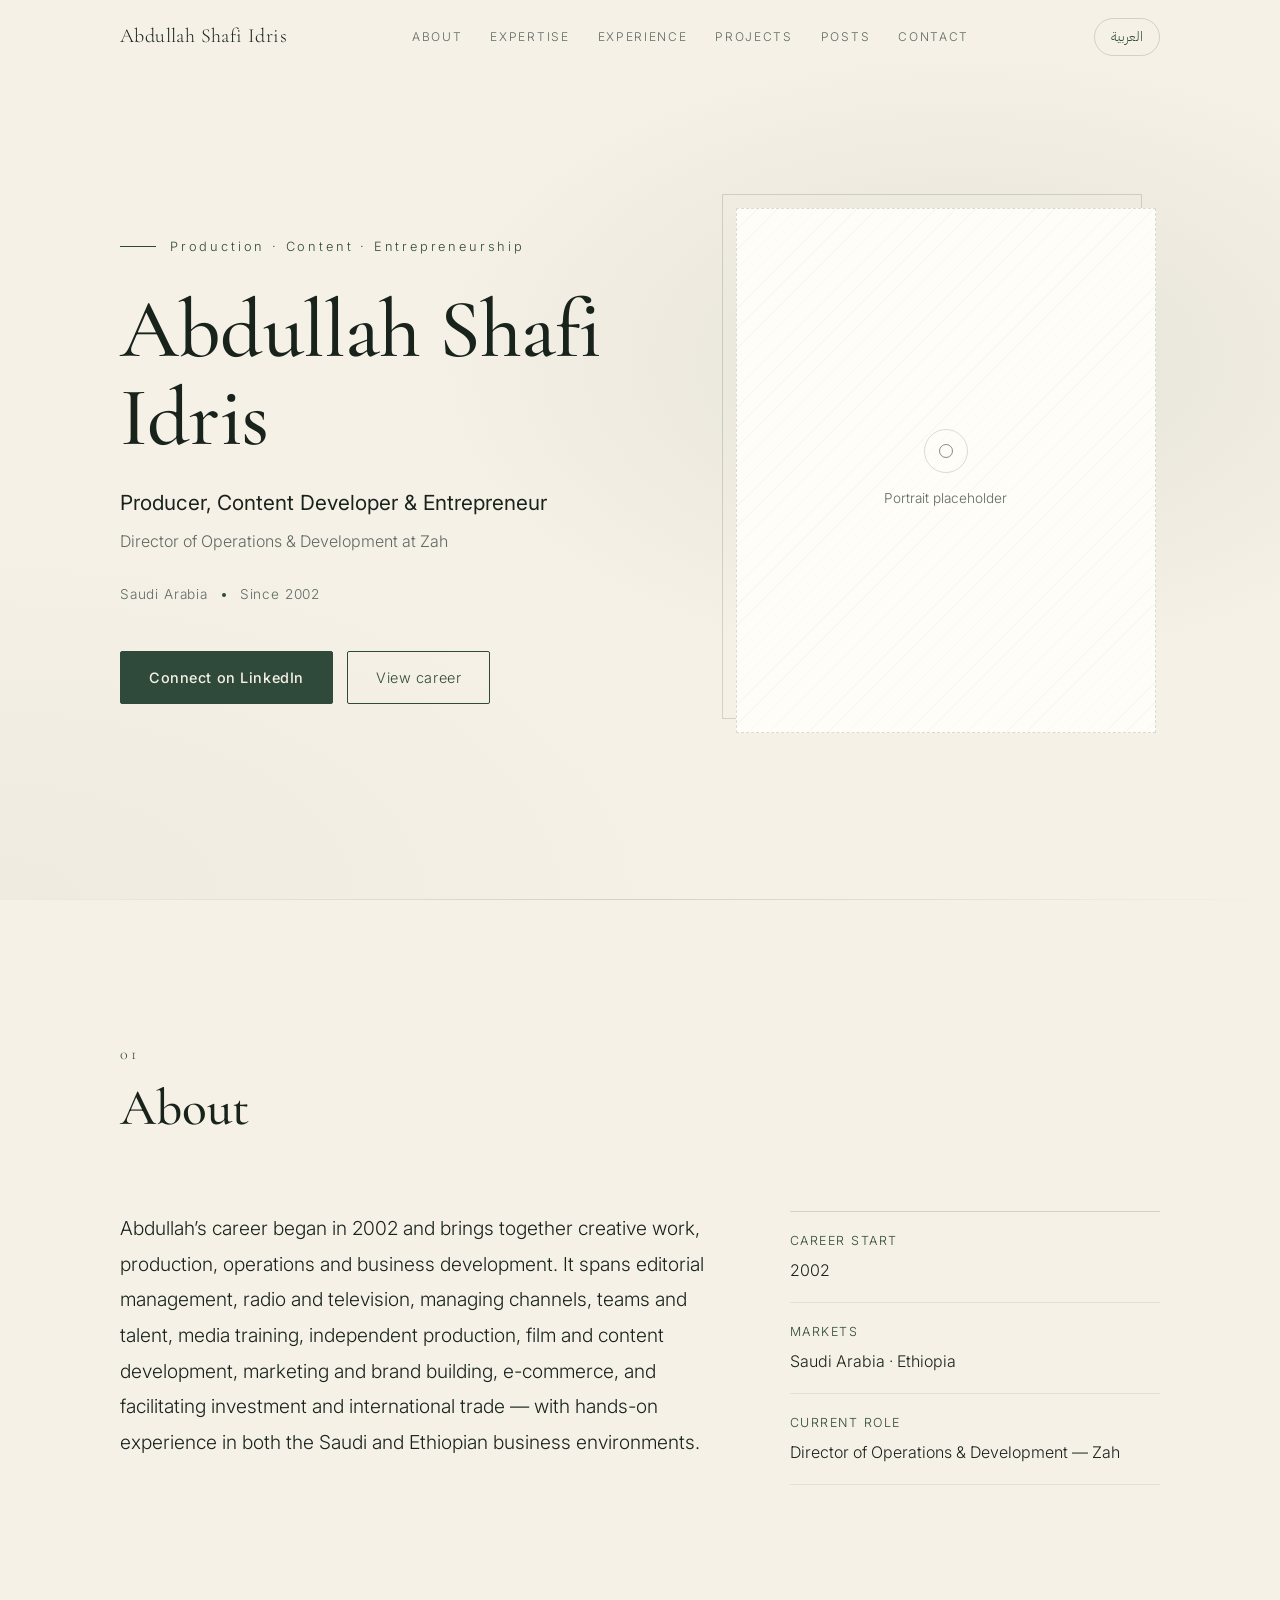
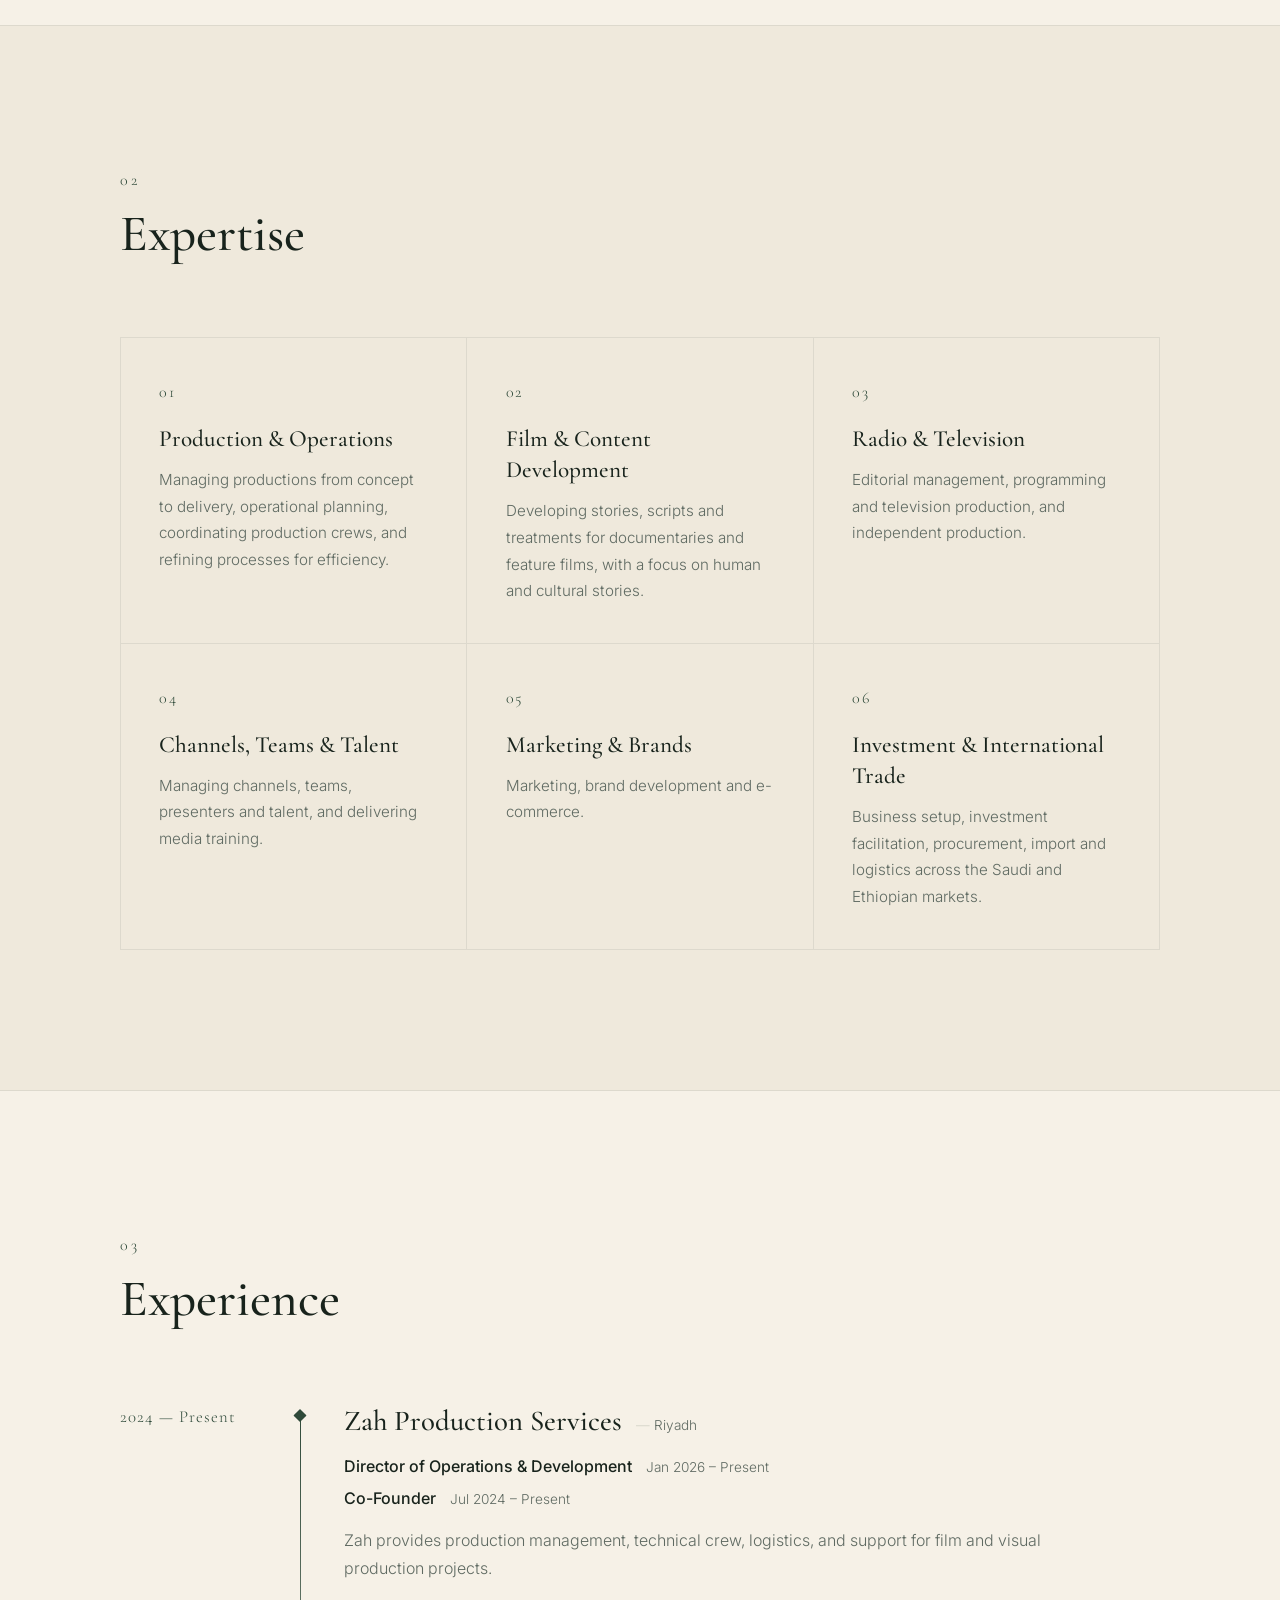
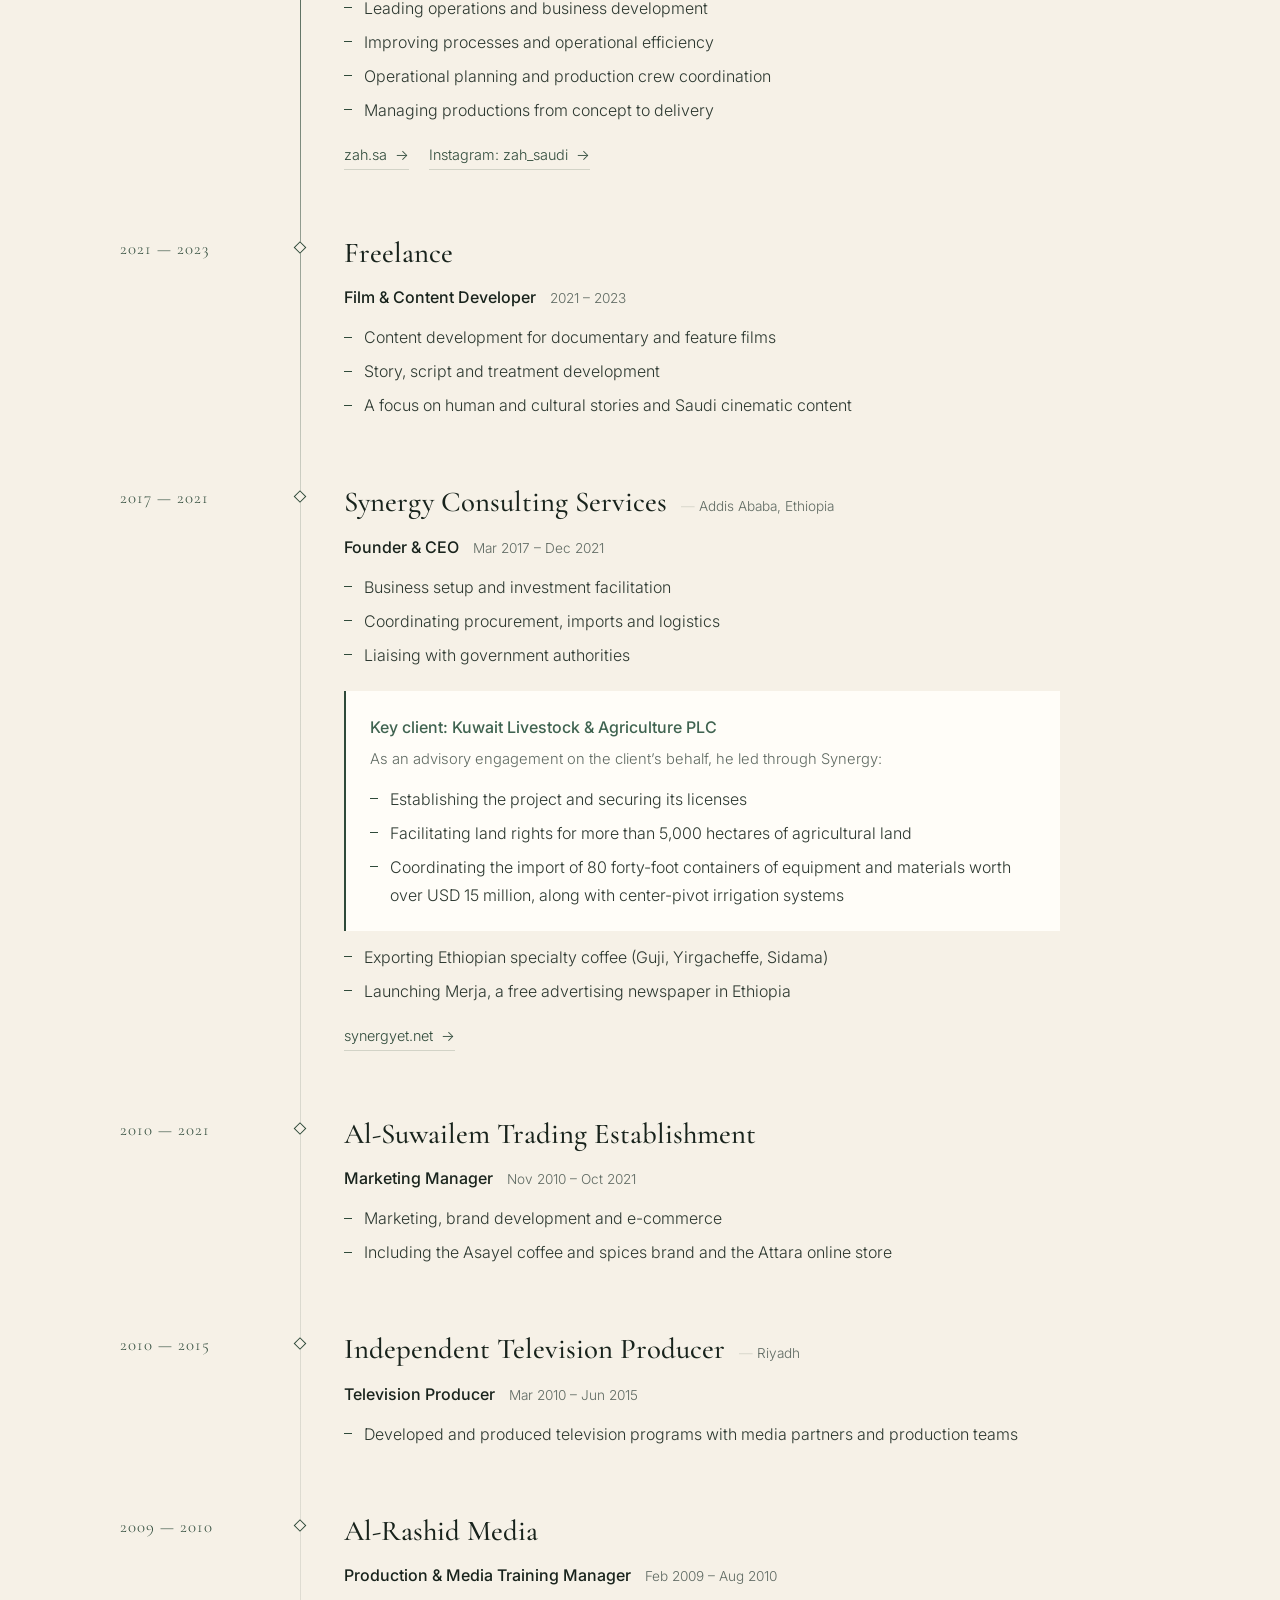
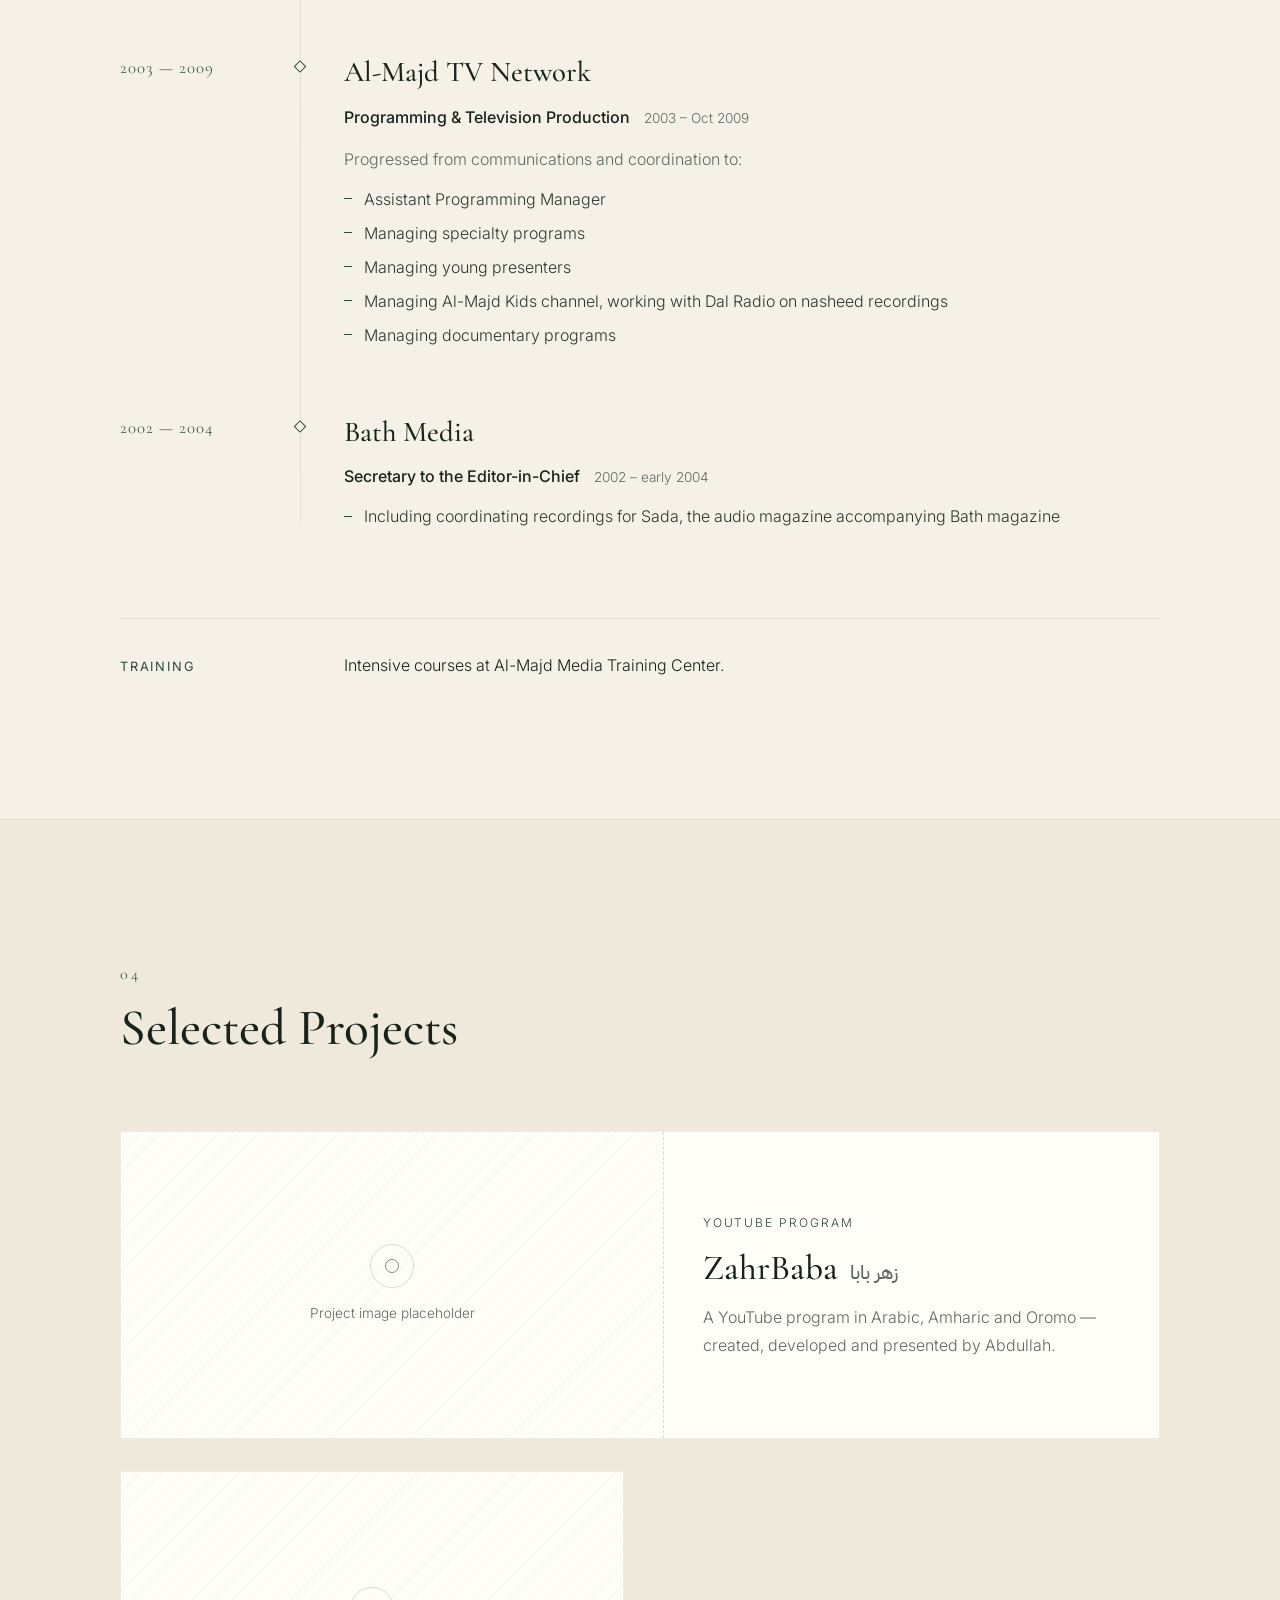
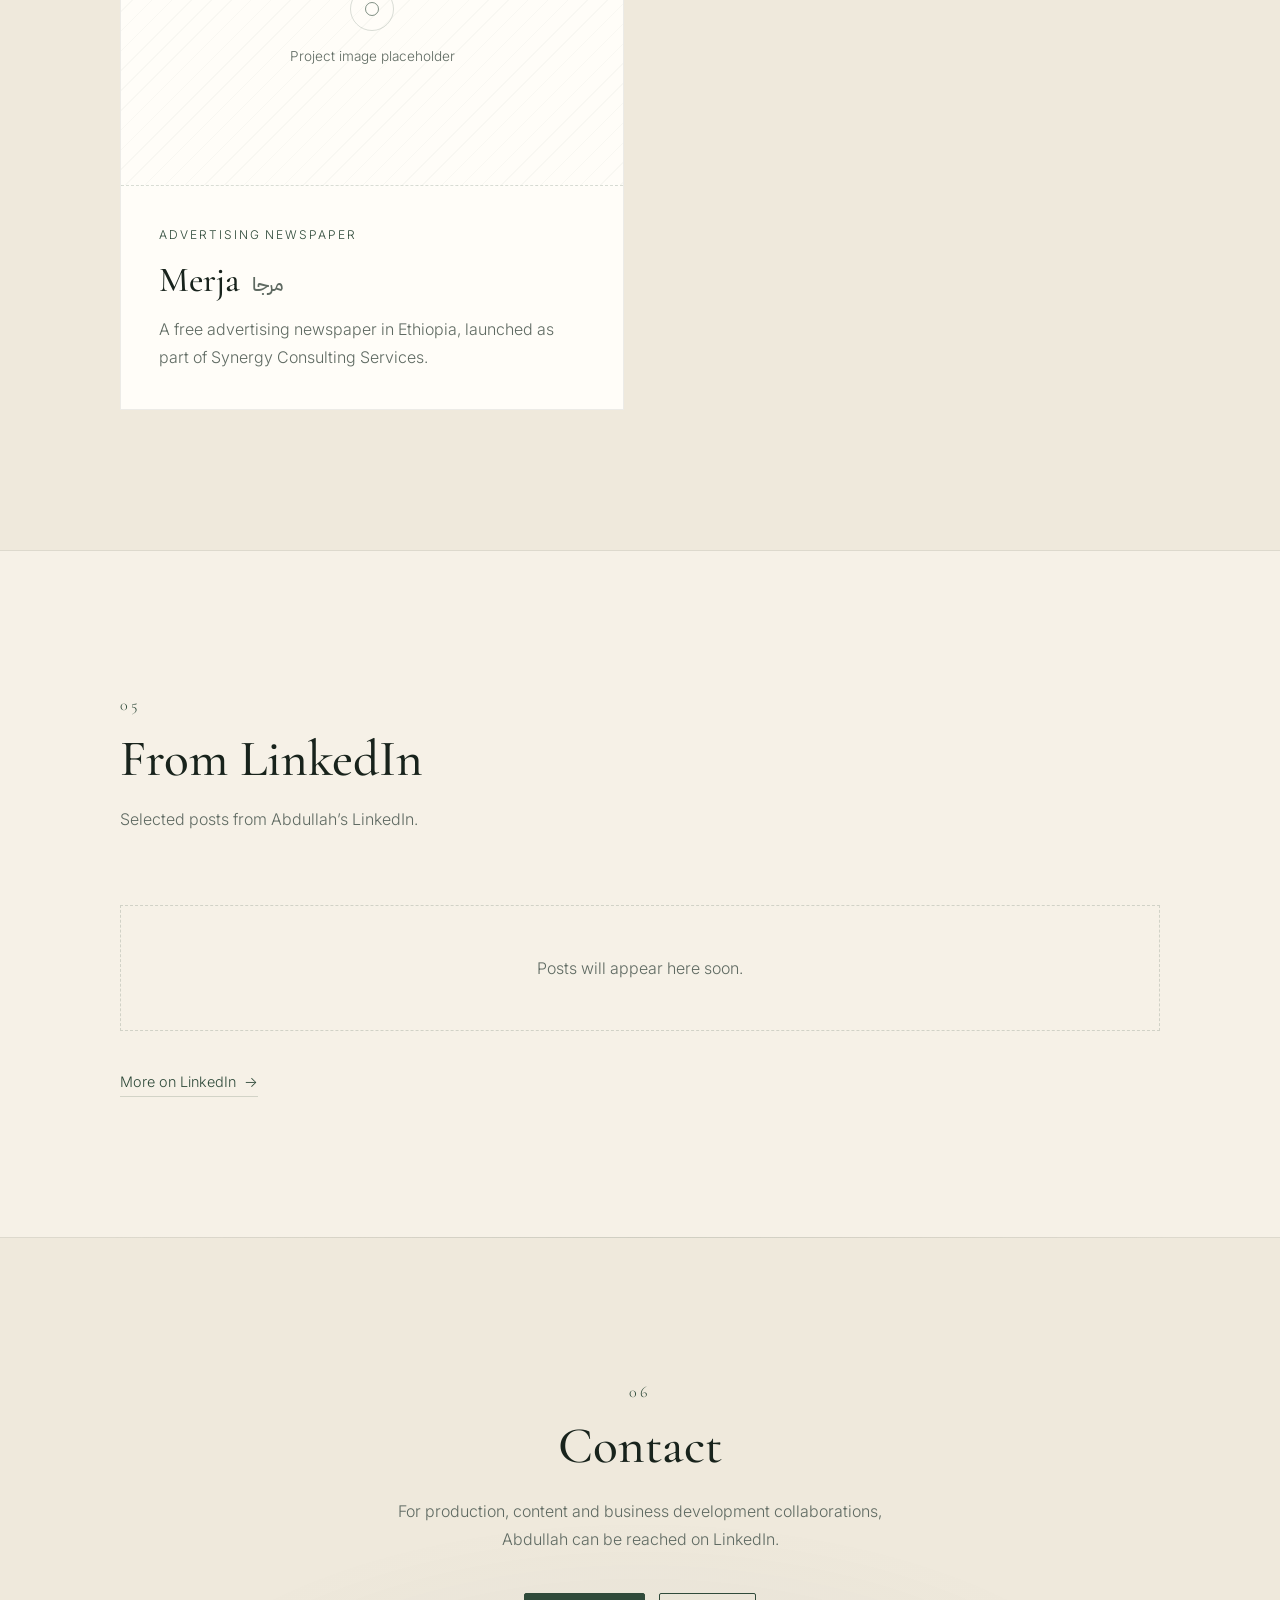
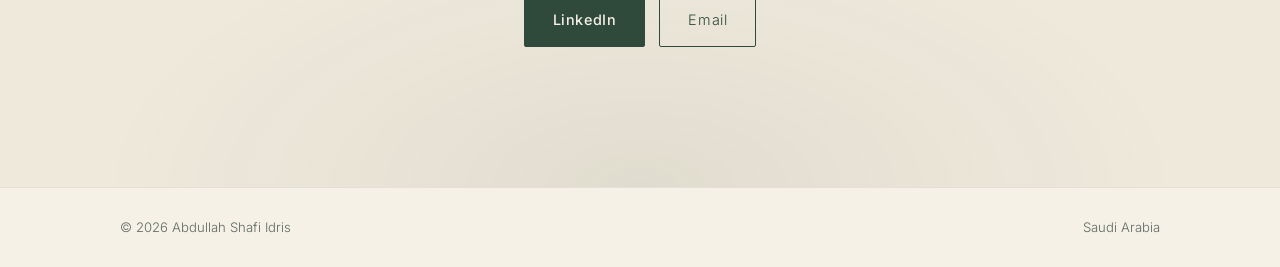
==== commit 3ec2a08b: "Sand and palm green as the default look, dark olive for dark mode Co-Authored-By: Claude Opus 5.5 <n" ====
--- a/index.html
+++ b/index.html
@@ -5,7 +5,8 @@
   <meta name="viewport" content="width=device-width, initial-scale=1">
   <title>عبدالله شافي إدريس | Abdullah Shafi Idris</title>
   <meta name="description" content="Abdullah Shafi Idris — Producer, Content Developer & Entrepreneur.">
-  <meta name="theme-color" content="#12160f">
+  <meta name="theme-color" content="#f6f1e7" media="(prefers-color-scheme: light)">
+  <meta name="theme-color" content="#12160f" media="(prefers-color-scheme: dark)">
   <meta property="og:type" content="website">
   <meta property="og:title" content="عبدالله شافي إدريس | Abdullah Shafi Idris">
   <meta property="og:description" content="منتج ومطوّر محتوى ورائد أعمال — Producer, Content Developer & Entrepreneur">
--- a/styles.css
+++ b/styles.css
@@ -1,14 +1,20 @@
 /* ===== Tokens ===== */
 :root {
-  --bg: #12160f;
-  --bg-alt: #171c13;
-  --surface: #1c2218;
-  --line: rgba(184, 164, 106, 0.18);
-  --line-soft: rgba(236, 235, 227, 0.08);
-  --text: #ecebe3;
-  --muted: #9a9c8e;
-  --gold: #b8a46a;
-  --gold-soft: #d0bf8a;
+  /* Light (default): sand + palm green */
+  --bg: #f6f1e7;
+  --bg-alt: #efe9dc;
+  --surface: #fffdf8;
+  --text: #18231c;
+  --text-soft: #2c3830;
+  --muted: #5f6a62;
+  --gold: #2f4a3a;
+  --gold-soft: #3f6350;
+  --bg-rgb: 246, 241, 231;
+  --accent-rgb: 47, 74, 58;
+  --text-rgb: 24, 35, 28;
+  --line: rgba(var(--accent-rgb), 0.18);
+  --line-soft: rgba(var(--text-rgb), 0.08);
+  color-scheme: light;
 
   --font-display: "Cormorant Garamond", "IBM Plex Sans Arabic", Georgia, serif;
   --font-body: "Inter", "IBM Plex Sans Arabic", system-ui, sans-serif;
@@ -17,6 +23,24 @@
   --gutter: clamp(16px, 4vw, 40px);
   --radius: 2px;
   --ease: cubic-bezier(0.2, 0.7, 0.2, 1);
+}
+
+/* Dark: olive + muted gold, for visitors whose device is in dark mode */
+@media (prefers-color-scheme: dark) {
+  :root:not([data-theme="light"]) {
+    --bg: #12160f; --bg-alt: #171c13; --surface: #1c2218;
+    --text: #ecebe3; --text-soft: #d6d6cb; --muted: #9a9c8e;
+    --gold: #b8a46a; --gold-soft: #d0bf8a;
+    --bg-rgb: 18, 22, 15; --accent-rgb: 184, 164, 106; --text-rgb: 236, 235, 227;
+    color-scheme: dark;
+  }
+}
+:root[data-theme="dark"] {
+  --bg: #12160f; --bg-alt: #171c13; --surface: #1c2218;
+  --text: #ecebe3; --text-soft: #d6d6cb; --muted: #9a9c8e;
+  --gold: #b8a46a; --gold-soft: #d0bf8a;
+  --bg-rgb: 18, 22, 15; --accent-rgb: 184, 164, 106; --text-rgb: 236, 235, 227;
+  color-scheme: dark;
 }
 
 html[lang="ar"] {
@@ -82,7 +106,7 @@
   border-bottom: 1px solid transparent;
 }
 .header.is-scrolled, .header.is-open {
-  background: rgba(18, 22, 15, 0.86);
+  background: rgba(var(--bg-rgb), 0.86);
   backdrop-filter: blur(12px);
   -webkit-backdrop-filter: blur(12px);
   border-bottom-color: var(--line-soft);
@@ -137,7 +161,7 @@
 .btn--gold { background: var(--gold); color: var(--bg); font-weight: 500; }
 .btn--gold:hover { background: var(--gold-soft); border-color: var(--gold-soft); }
 .btn--ghost { color: var(--gold); }
-.btn--ghost:hover { background: rgba(184, 164, 106, 0.1); }
+.btn--ghost:hover { background: rgba(var(--accent-rgb), 0.1); }
 
 .link-arrow {
   display: inline-flex; align-items: center; gap: 8px;
@@ -155,14 +179,14 @@
   position: relative; min-height: 100vh; min-height: 100svh;
   display: flex; align-items: center; padding: 120px 0 80px;
   background:
-    radial-gradient(ellipse 60% 50% at 75% 40%, rgba(184, 164, 106, 0.09), transparent 70%),
-    radial-gradient(ellipse 80% 60% at 0% 100%, rgba(184, 164, 106, 0.04), transparent 70%),
+    radial-gradient(ellipse 60% 50% at 75% 40%, rgba(var(--accent-rgb), 0.09), transparent 70%),
+    radial-gradient(ellipse 80% 60% at 0% 100%, rgba(var(--accent-rgb), 0.04), transparent 70%),
     var(--bg);
 }
 [dir="rtl"] .hero {
   background:
-    radial-gradient(ellipse 60% 50% at 25% 40%, rgba(184, 164, 106, 0.09), transparent 70%),
-    radial-gradient(ellipse 80% 60% at 100% 100%, rgba(184, 164, 106, 0.04), transparent 70%),
+    radial-gradient(ellipse 60% 50% at 25% 40%, rgba(var(--accent-rgb), 0.09), transparent 70%),
+    radial-gradient(ellipse 80% 60% at 100% 100%, rgba(var(--accent-rgb), 0.04), transparent 70%),
     var(--bg);
 }
 .hero::after {
@@ -210,7 +234,7 @@
   display: flex; flex-direction: column; align-items: center; justify-content: center; gap: 14px;
   width: 100%; height: 100%; text-align: center; padding: 20px;
   background:
-    repeating-linear-gradient(135deg, rgba(184, 164, 106, 0.03) 0 1px, transparent 1px 14px),
+    repeating-linear-gradient(135deg, rgba(var(--accent-rgb), 0.03) 0 1px, transparent 1px 14px),
     var(--surface);
   border: 1px dashed var(--line); color: var(--muted); font-size: 0.85rem;
 }
@@ -256,7 +280,7 @@
   border-bottom: 1px solid var(--line-soft); border-inline-end: 1px solid var(--line-soft);
   transition: background 0.4s var(--ease);
 }
-.card:hover { background: rgba(184, 164, 106, 0.04); }
+.card:hover { background: rgba(var(--accent-rgb), 0.04); }
 .card__num { font-family: "Cormorant Garamond", serif; color: var(--gold); font-size: 1rem; letter-spacing: 0.1em; }
 .card__title { margin-top: 18px; font-family: var(--font-display); font-size: 1.45rem; line-height: 1.35; }
 .card__text { margin-top: 12px; color: var(--muted); font-size: 0.95rem; }
@@ -295,7 +319,7 @@
 .tl__role-period { color: var(--muted); font-size: 0.85rem; }
 .tl__summary { margin-top: 14px; color: var(--muted); }
 .tl__list { margin-top: 12px; list-style: none; display: grid; gap: 6px; }
-.tl__list li { position: relative; padding-inline-start: 20px; color: #d6d6cb; }
+.tl__list li { position: relative; padding-inline-start: 20px; color: var(--text-soft); }
 .tl__list li::before {
   content: ""; position: absolute; inset-inline-start: 0; top: 0.85em; width: 8px; height: 1px; background: var(--gold);
 }
@@ -345,7 +369,7 @@
 
 /* Contact */
 .section--contact {
-  background: radial-gradient(ellipse 60% 70% at 50% 100%, rgba(184, 164, 106, 0.08), transparent 70%), var(--bg-alt);
+  background: radial-gradient(ellipse 60% 70% at 50% 100%, rgba(var(--accent-rgb), 0.08), transparent 70%), var(--bg-alt);
   border-top: 1px solid var(--line-soft);
 }
 .contact { text-align: center; max-width: 720px; }
@@ -378,7 +402,7 @@
   .nav {
     position: absolute; top: 100%; inset-inline: 0;
     flex-direction: column; gap: 0; padding: 8px var(--gutter) 20px;
-    background: rgba(18, 22, 15, 0.97); border-bottom: 1px solid var(--line-soft);
+    background: rgba(var(--bg-rgb), 0.97); border-bottom: 1px solid var(--line-soft);
     opacity: 0; visibility: hidden; transform: translateY(-8px);
     transition: opacity 0.3s, transform 0.3s, visibility 0.3s;
   }
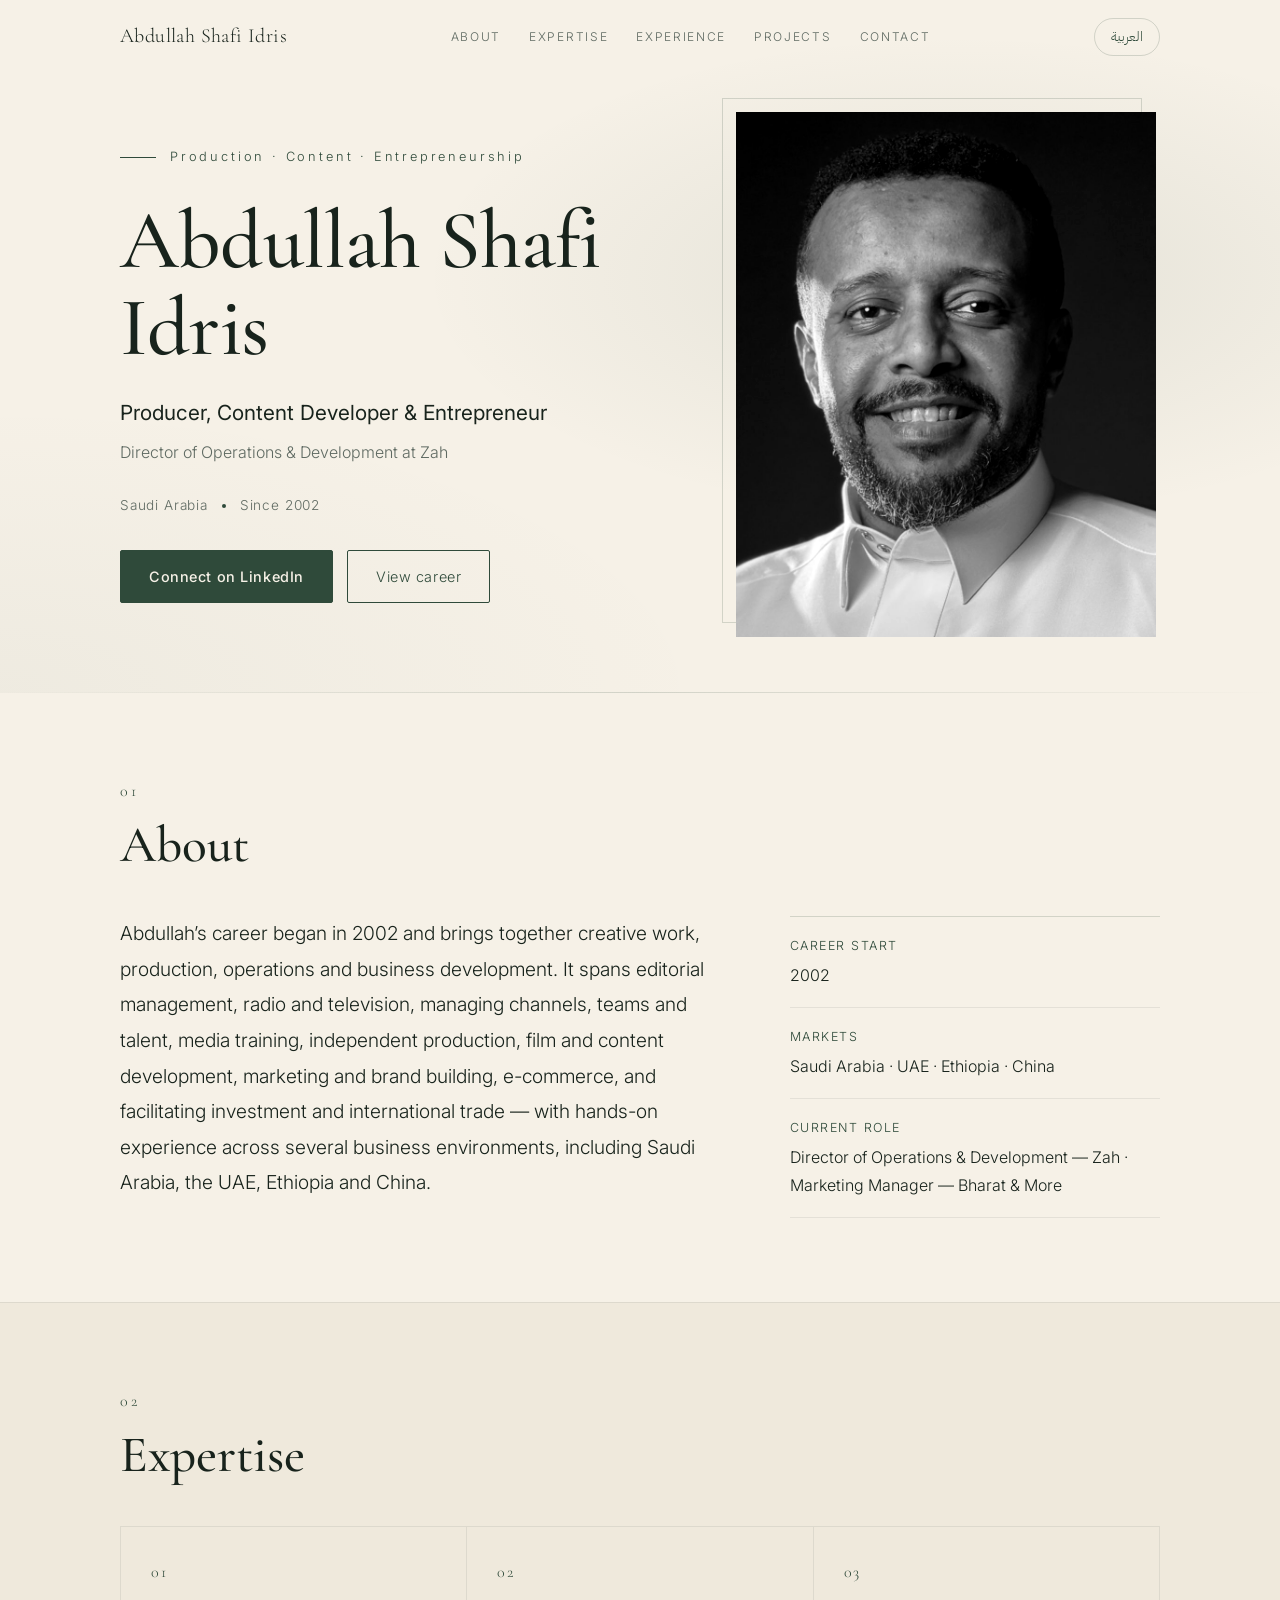
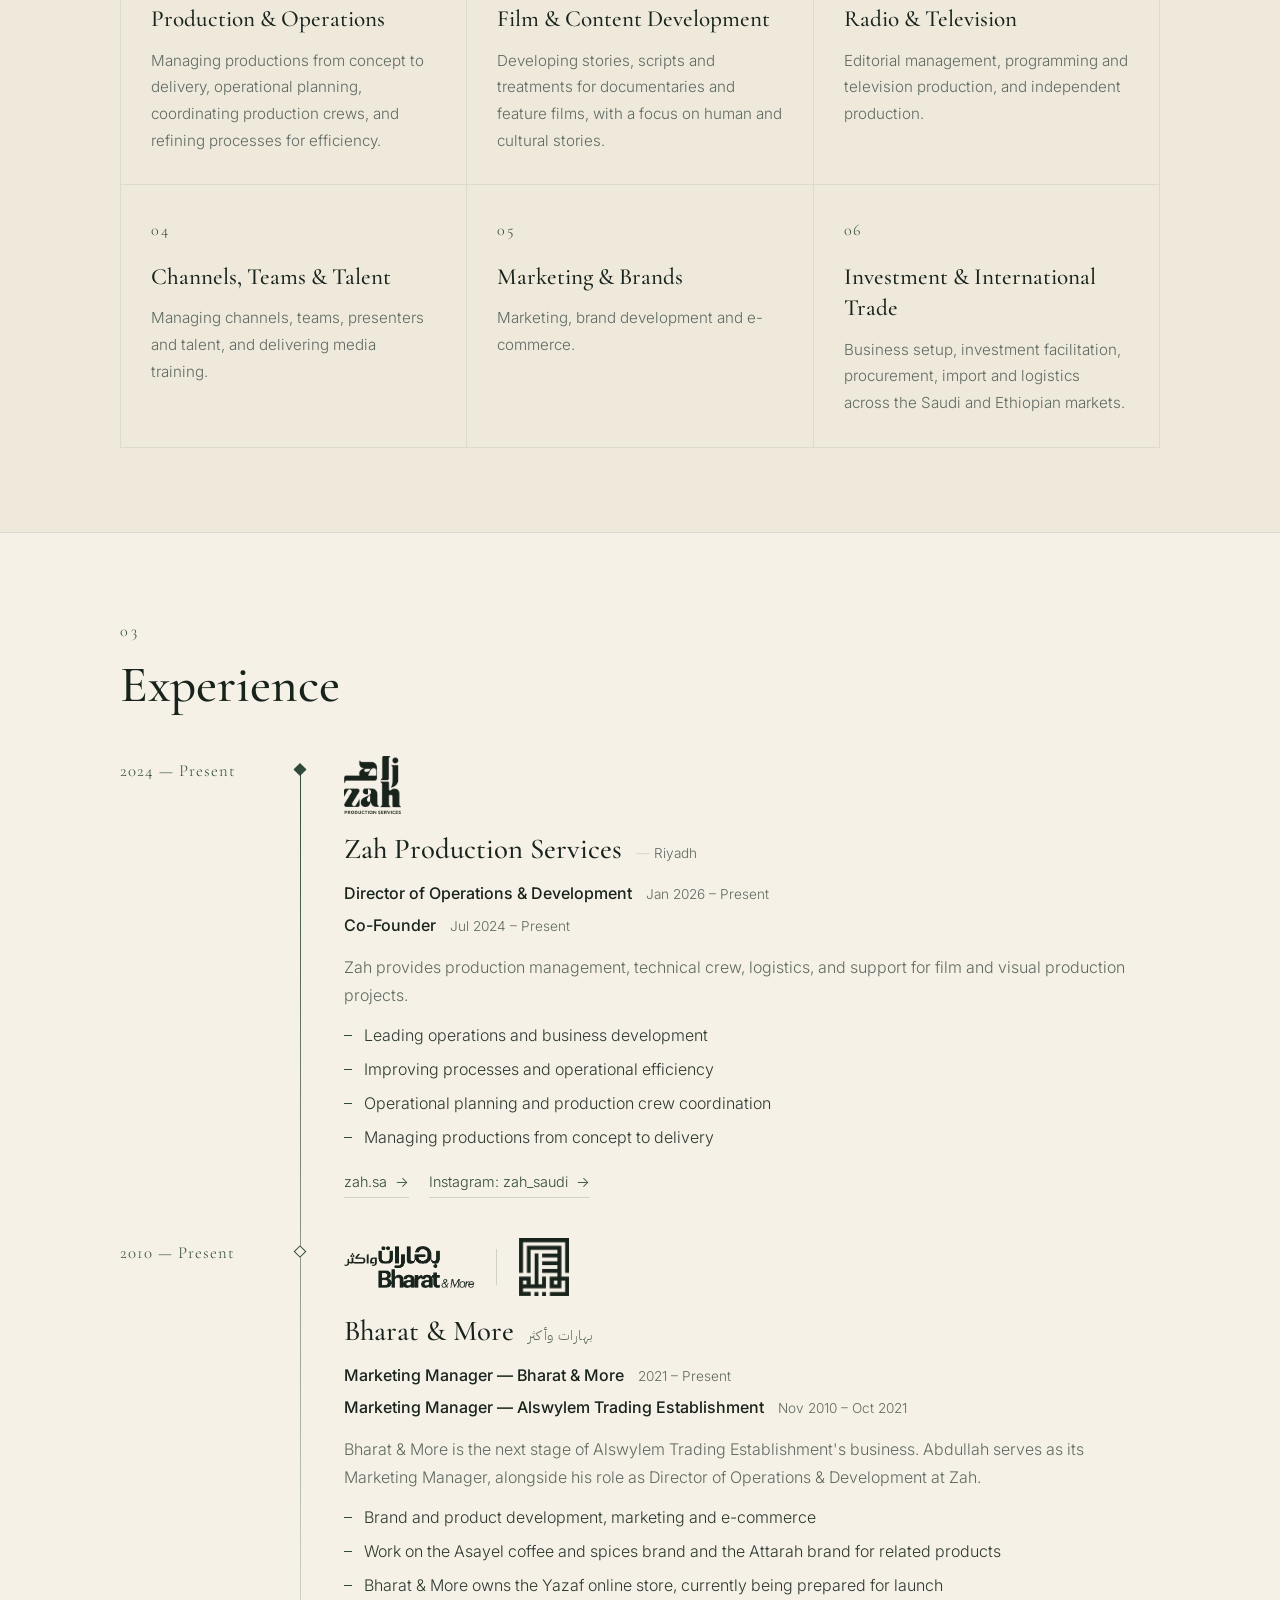
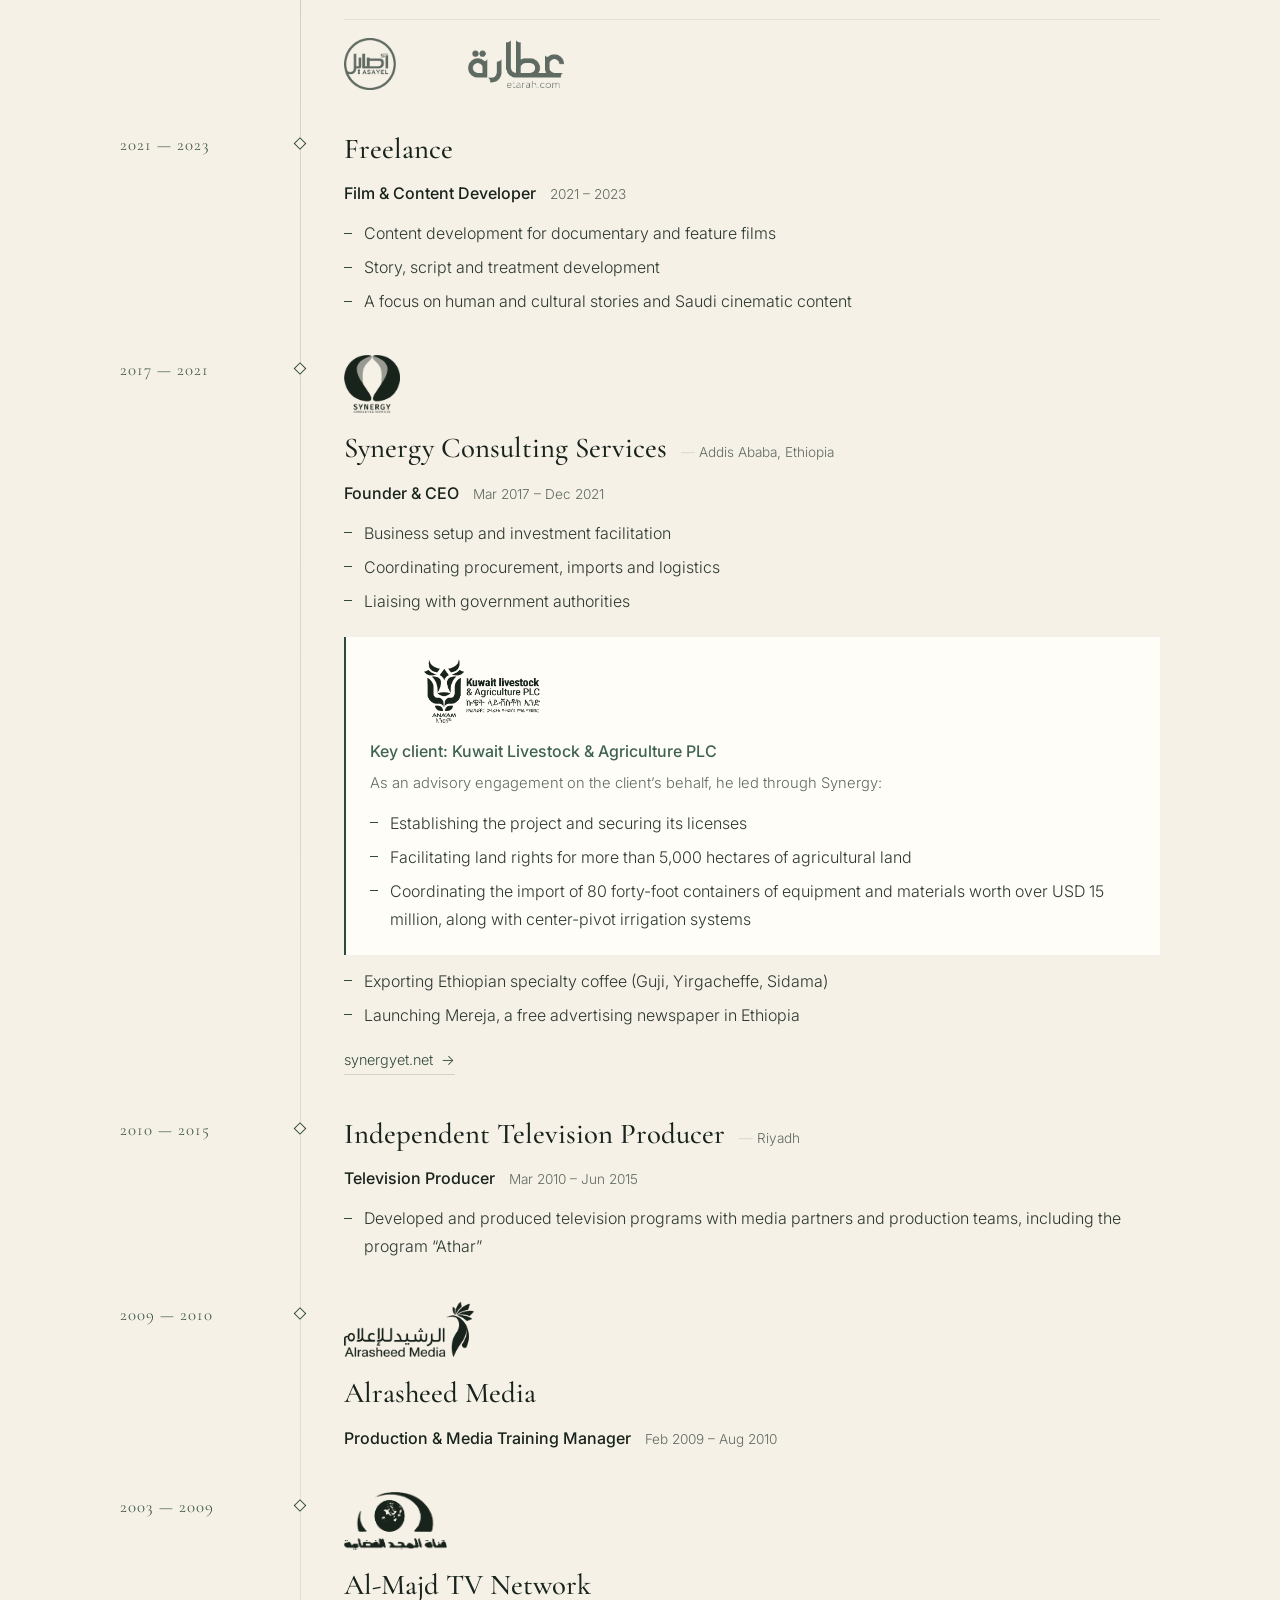
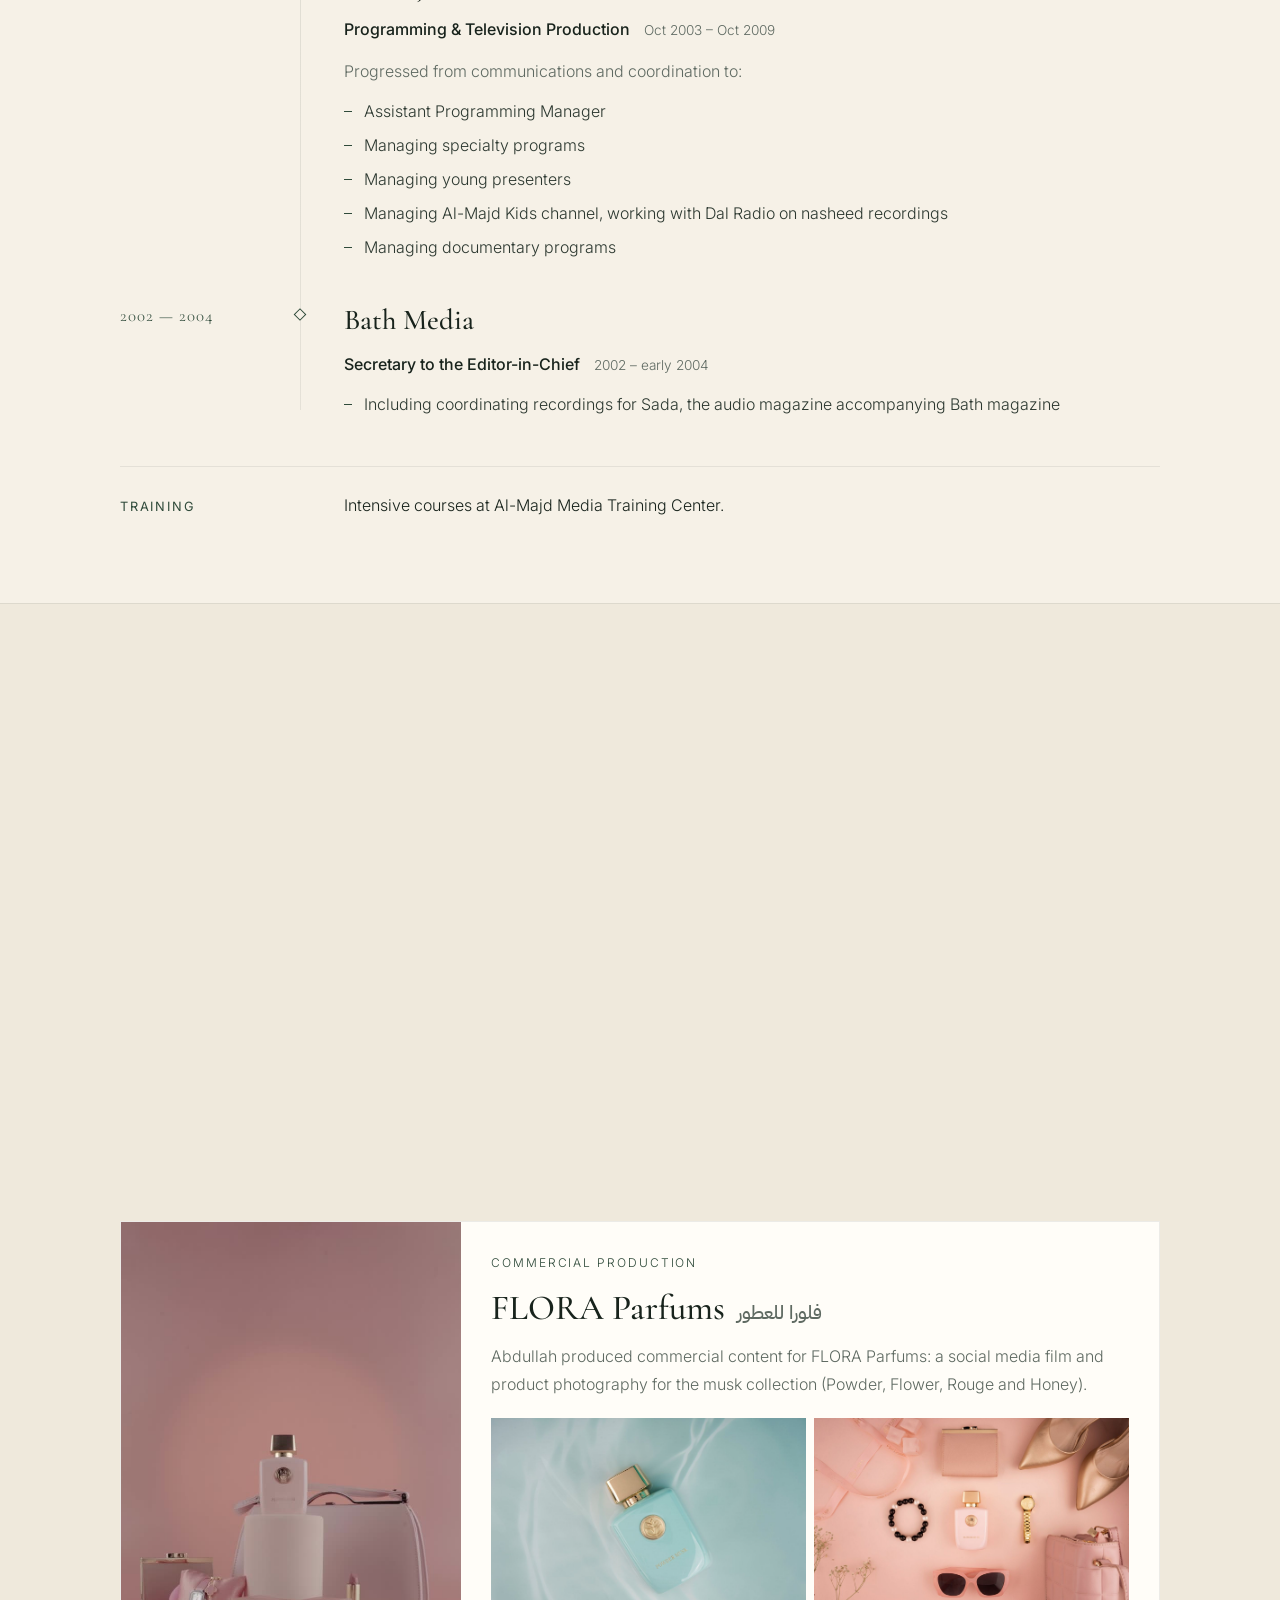
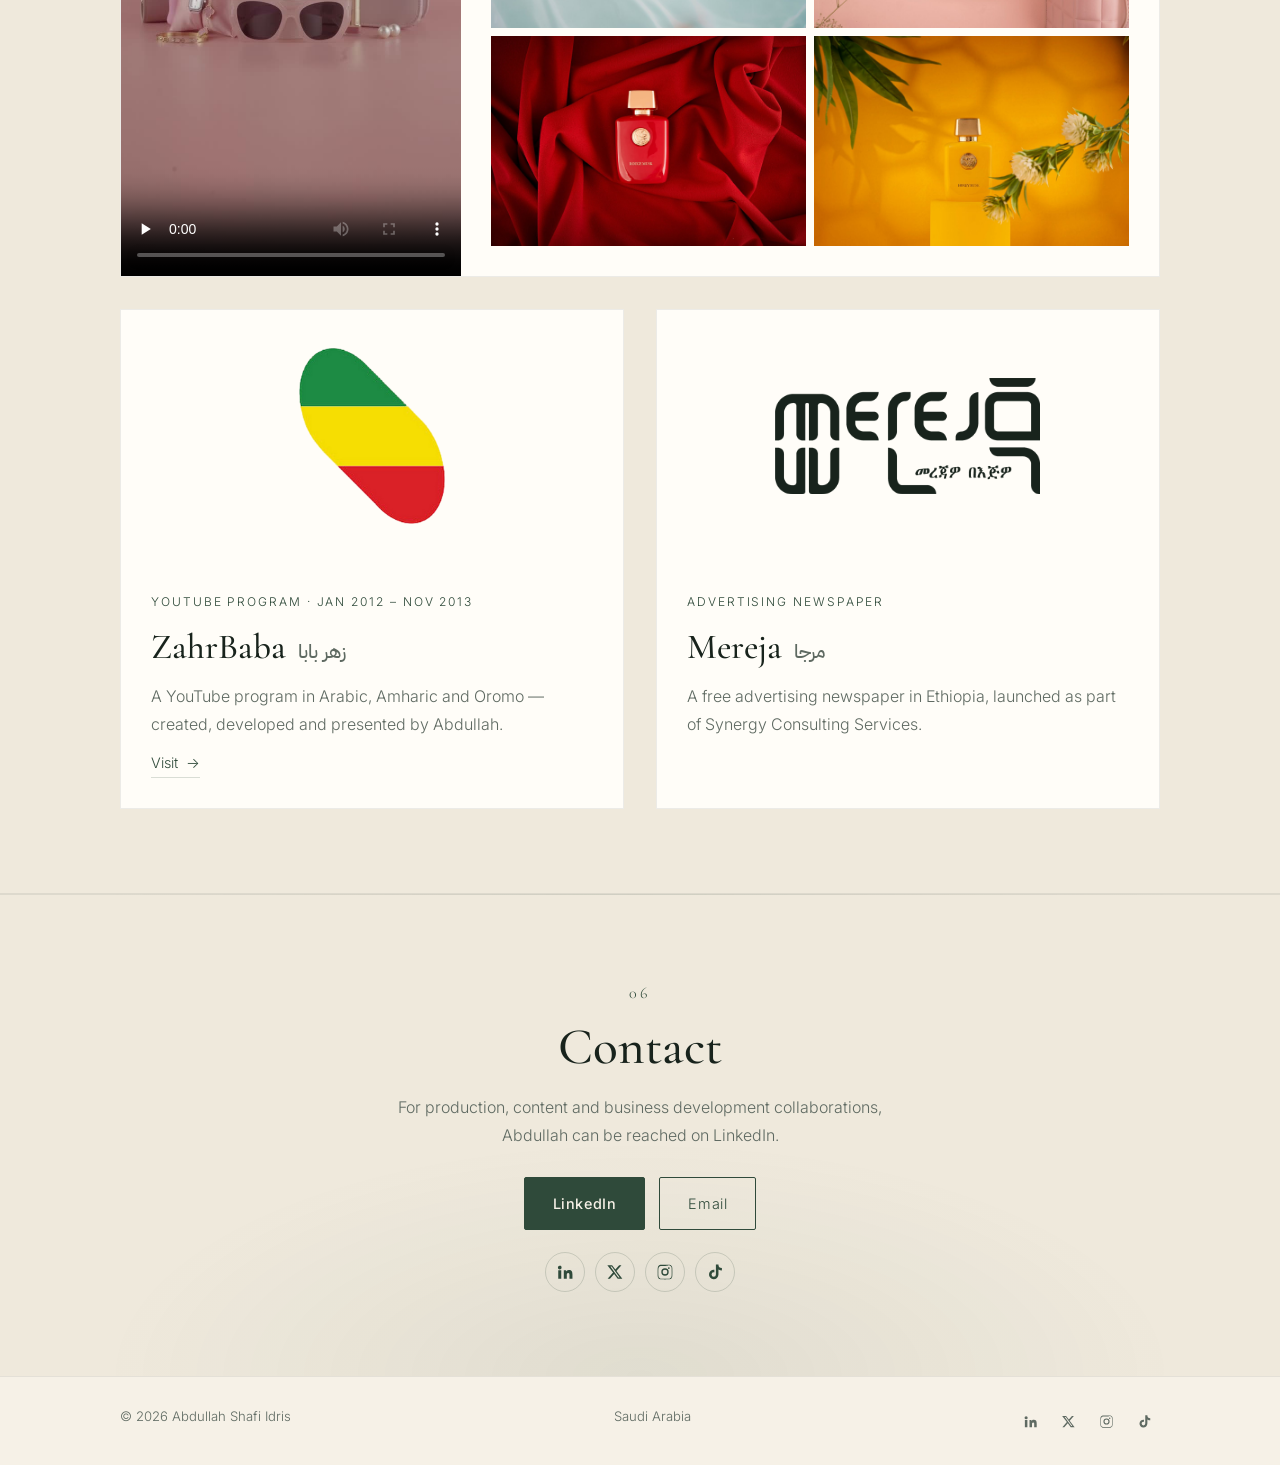
==== commit dd8bc7b3: "Add X, Instagram and TikTok (@abenshafi) links with counters Co-Authored-By: Claude Opus 5.5 <norepl" ====
--- a/index.html
+++ b/index.html
@@ -160,6 +160,12 @@
           <!-- البريد الإلكتروني: يظهر تلقائيًا عند إضافته في content.json ← shared.links.email -->
           <a class="btn btn--ghost" id="emailBtn" hidden data-i18n="contact.email"></a>
         </div>
+        <div class="social social--contact">
+          <a class="social__link" data-link="linkedin" target="_blank" rel="noopener" aria-label="LinkedIn" title="LinkedIn"><svg viewBox="0 0 24 24" aria-hidden="true" focusable="false"><path d="M4.98 3.5A2.5 2.5 0 1 1 5 8.5a2.5 2.5 0 0 1-.02-5zM3 9.75h4V21H3V9.75zM9.5 9.75h3.8v1.6h.06c.53-1 1.84-2.05 3.78-2.05 4.04 0 4.79 2.66 4.79 6.12V21h-4v-4.9c0-1.17-.02-2.68-1.63-2.68-1.64 0-1.89 1.28-1.89 2.6V21h-4V9.75z"/></svg></a>
+          <a class="social__link" data-link="x" target="_blank" rel="noopener" aria-label="X" title="X"><svg viewBox="0 0 24 24" aria-hidden="true" focusable="false"><path d="M17.53 3H20.6l-6.7 7.66L21.8 21h-6.17l-4.83-6.32L5.27 21H2.2l7.17-8.2L1.8 3h6.33l4.37 5.78L17.53 3zm-1.08 16.2h1.7L7.63 4.73H5.8L16.45 19.2z"/></svg></a>
+          <a class="social__link" data-link="instagram" target="_blank" rel="noopener" aria-label="Instagram" title="Instagram"><svg viewBox="0 0 24 24" aria-hidden="true" focusable="false"><path d="M12 2.2c3.2 0 3.58.01 4.85.07 1.17.05 1.8.25 2.23.41.56.22.96.48 1.38.9.42.42.68.82.9 1.38.16.42.36 1.06.41 2.23.06 1.27.07 1.65.07 4.85s-.01 3.58-.07 4.85c-.05 1.17-.25 1.8-.41 2.23-.22.56-.48.96-.9 1.38-.42.42-.82.68-1.38.9-.42.16-1.06.36-2.23.41-1.27.06-1.65.07-4.85.07s-3.58-.01-4.85-.07c-1.17-.05-1.8-.25-2.23-.41a3.7 3.7 0 0 1-1.38-.9 3.7 3.7 0 0 1-.9-1.38c-.16-.42-.36-1.06-.41-2.23C2.21 15.58 2.2 15.2 2.2 12s.01-3.58.07-4.85c.05-1.17.25-1.8.41-2.23.22-.56.48-.96.9-1.38.42-.42.82-.68 1.38-.9.42-.16 1.06-.36 2.23-.41C8.42 2.21 8.8 2.2 12 2.2zm0 1.8c-3.15 0-3.5.01-4.74.07-.98.04-1.5.21-1.86.34-.47.18-.8.4-1.15.75-.35.35-.57.68-.75 1.15-.13.35-.3.88-.34 1.86C3.1 9.4 3.1 9.77 3.1 12s0 3.5.07 4.74c.04.98.21 1.5.34 1.86.18.47.4.8.75 1.15.35.35.68.57 1.15.75.35.13.88.3 1.86.34 1.24.06 1.6.07 4.74.07s3.5-.01 4.74-.07c.98-.04 1.5-.21 1.86-.34.47-.18.8-.4 1.15-.75.35-.35.57-.68.75-1.15.13-.35.3-.88.34-1.86.06-1.24.07-1.6.07-4.74s-.01-3.5-.07-4.74c-.04-.98-.21-1.5-.34-1.86a3.1 3.1 0 0 0-.75-1.15 3.1 3.1 0 0 0-1.15-.75c-.35-.13-.88-.3-1.86-.34C15.5 4.01 15.15 4 12 4zm0 3.07a4.93 4.93 0 1 1 0 9.86 4.93 4.93 0 0 1 0-9.86zm0 1.8a3.13 3.13 0 1 0 0 6.26 3.13 3.13 0 0 0 0-6.26zm5.13-3.2a1.15 1.15 0 1 1 0 2.3 1.15 1.15 0 0 1 0-2.3z"/></svg></a>
+          <a class="social__link" data-link="tiktok" target="_blank" rel="noopener" aria-label="TikTok" title="TikTok"><svg viewBox="0 0 24 24" aria-hidden="true" focusable="false"><path d="M16.6 2h-3.4v13.3a2.9 2.9 0 1 1-2.9-2.9c.3 0 .6.05.88.13V9.07a6.3 6.3 0 1 0 5.42 6.23V8.6a7.9 7.9 0 0 0 4.6 1.47V6.7A4.6 4.6 0 0 1 16.6 2z"/></svg></a>
+        </div>
       </div>
     </section>
   </main>
@@ -168,6 +174,12 @@
     <div class="container footer__inner">
       <p>© <span id="year"></span> <span data-i18n="footer.rights"></span></p>
       <p data-i18n="footer.location"></p>
+      <div class="social social--footer">
+        <a class="social__link" data-link="linkedin" target="_blank" rel="noopener" aria-label="LinkedIn" title="LinkedIn"><svg viewBox="0 0 24 24" aria-hidden="true" focusable="false"><path d="M4.98 3.5A2.5 2.5 0 1 1 5 8.5a2.5 2.5 0 0 1-.02-5zM3 9.75h4V21H3V9.75zM9.5 9.75h3.8v1.6h.06c.53-1 1.84-2.05 3.78-2.05 4.04 0 4.79 2.66 4.79 6.12V21h-4v-4.9c0-1.17-.02-2.68-1.63-2.68-1.64 0-1.89 1.28-1.89 2.6V21h-4V9.75z"/></svg></a>
+        <a class="social__link" data-link="x" target="_blank" rel="noopener" aria-label="X" title="X"><svg viewBox="0 0 24 24" aria-hidden="true" focusable="false"><path d="M17.53 3H20.6l-6.7 7.66L21.8 21h-6.17l-4.83-6.32L5.27 21H2.2l7.17-8.2L1.8 3h6.33l4.37 5.78L17.53 3zm-1.08 16.2h1.7L7.63 4.73H5.8L16.45 19.2z"/></svg></a>
+        <a class="social__link" data-link="instagram" target="_blank" rel="noopener" aria-label="Instagram" title="Instagram"><svg viewBox="0 0 24 24" aria-hidden="true" focusable="false"><path d="M12 2.2c3.2 0 3.58.01 4.85.07 1.17.05 1.8.25 2.23.41.56.22.96.48 1.38.9.42.42.68.82.9 1.38.16.42.36 1.06.41 2.23.06 1.27.07 1.65.07 4.85s-.01 3.58-.07 4.85c-.05 1.17-.25 1.8-.41 2.23-.22.56-.48.96-.9 1.38-.42.42-.82.68-1.38.9-.42.16-1.06.36-2.23.41-1.27.06-1.65.07-4.85.07s-3.58-.01-4.85-.07c-1.17-.05-1.8-.25-2.23-.41a3.7 3.7 0 0 1-1.38-.9 3.7 3.7 0 0 1-.9-1.38c-.16-.42-.36-1.06-.41-2.23C2.21 15.58 2.2 15.2 2.2 12s.01-3.58.07-4.85c.05-1.17.25-1.8.41-2.23.22-.56.48-.96.9-1.38.42-.42.82-.68 1.38-.9.42-.16 1.06-.36 2.23-.41C8.42 2.21 8.8 2.2 12 2.2zm0 1.8c-3.15 0-3.5.01-4.74.07-.98.04-1.5.21-1.86.34-.47.18-.8.4-1.15.75-.35.35-.57.68-.75 1.15-.13.35-.3.88-.34 1.86C3.1 9.4 3.1 9.77 3.1 12s0 3.5.07 4.74c.04.98.21 1.5.34 1.86.18.47.4.8.75 1.15.35.35.68.57 1.15.75.35.13.88.3 1.86.34 1.24.06 1.6.07 4.74.07s3.5-.01 4.74-.07c.98-.04 1.5-.21 1.86-.34.47-.18.8-.4 1.15-.75.35-.35.57-.68.75-1.15.13-.35.3-.88.34-1.86.06-1.24.07-1.6.07-4.74s-.01-3.5-.07-4.74c-.04-.98-.21-1.5-.34-1.86a3.1 3.1 0 0 0-.75-1.15 3.1 3.1 0 0 0-1.15-.75c-.35-.13-.88-.3-1.86-.34C15.5 4.01 15.15 4 12 4zm0 3.07a4.93 4.93 0 1 1 0 9.86 4.93 4.93 0 0 1 0-9.86zm0 1.8a3.13 3.13 0 1 0 0 6.26 3.13 3.13 0 0 0 0-6.26zm5.13-3.2a1.15 1.15 0 1 1 0 2.3 1.15 1.15 0 0 1 0-2.3z"/></svg></a>
+        <a class="social__link" data-link="tiktok" target="_blank" rel="noopener" aria-label="TikTok" title="TikTok"><svg viewBox="0 0 24 24" aria-hidden="true" focusable="false"><path d="M16.6 2h-3.4v13.3a2.9 2.9 0 1 1-2.9-2.9c.3 0 .6.05.88.13V9.07a6.3 6.3 0 1 0 5.42 6.23V8.6a7.9 7.9 0 0 0 4.6 1.47V6.7A4.6 4.6 0 0 1 16.6 2z"/></svg></a>
+      </div>
     </div>
   </footer>
 
--- a/styles.css
+++ b/styles.css
@@ -176,8 +176,8 @@
 
 /* ===== Hero ===== */
 .hero {
-  position: relative; min-height: 100vh; min-height: 100svh;
-  display: flex; align-items: center; padding: 120px 0 80px;
+  position: relative;
+  display: flex; align-items: center; padding: 112px 0 56px;
   background:
     radial-gradient(ellipse 60% 50% at 75% 40%, rgba(var(--accent-rgb), 0.09), transparent 70%),
     radial-gradient(ellipse 80% 60% at 0% 100%, rgba(var(--accent-rgb), 0.04), transparent 70%),
@@ -214,7 +214,7 @@
   color: var(--muted); font-size: 0.85rem; letter-spacing: 0.06em;
 }
 .dot { width: 4px; height: 4px; border-radius: 50%; background: var(--gold); }
-.hero__cta { margin-top: 44px; display: flex; gap: 14px; flex-wrap: wrap; }
+.hero__cta { margin-top: 32px; display: flex; gap: 14px; flex-wrap: wrap; }
 
 .hero__portrait { margin: 0; }
 .frame {
@@ -246,10 +246,10 @@
 }
 
 /* ===== Sections ===== */
-.section { padding: clamp(80px, 12vw, 140px) 0; }
+.section { padding: clamp(48px, 7vw, 84px) 0; }
 .section--alt { background: var(--bg-alt); border-block: 1px solid var(--line-soft); }
 
-.section__head { margin-bottom: clamp(40px, 6vw, 72px); max-width: 640px; }
+.section__head { margin-bottom: clamp(24px, 3.5vw, 40px); max-width: 640px; }
 .kicker {
   display: block; font-family: "Cormorant Garamond", serif; color: var(--gold);
   font-size: 1rem; letter-spacing: 0.2em; margin-bottom: 10px;
@@ -276,7 +276,7 @@
   border-top: 1px solid var(--line-soft); border-inline-start: 1px solid var(--line-soft);
 }
 .card {
-  padding: clamp(28px, 3vw, 40px);
+  padding: clamp(22px, 2.4vw, 30px);
   border-bottom: 1px solid var(--line-soft); border-inline-end: 1px solid var(--line-soft);
   transition: background 0.4s var(--ease);
 }
@@ -293,7 +293,7 @@
 }
 .tl {
   position: relative; display: grid; grid-template-columns: 180px 1fr;
-  padding-bottom: clamp(44px, 5vw, 64px);
+  padding-bottom: clamp(28px, 3.5vw, 40px);
 }
 .tl:last-child { padding-bottom: 0; }
 .tl__marker {
@@ -307,7 +307,7 @@
   letter-spacing: 0.06em; padding-inline-end: 32px; white-space: nowrap;
 }
 html[lang="ar"] .tl__years { font-family: var(--font-body); font-size: 0.9rem; }
-.tl__body { padding-inline-start: 44px; max-width: 760px; }
+.tl__body { padding-inline-start: 44px; max-width: 880px; }
 .tl__head { display: flex; flex-wrap: wrap; align-items: baseline; gap: 6px 14px; }
 .tl__org { font-family: var(--font-display); font-size: clamp(1.4rem, 2.6vw, 1.8rem); line-height: 1.3; }
 .tl__alt { color: var(--muted); font-size: 0.85rem; letter-spacing: 0.03em; }
@@ -332,7 +332,7 @@
 .tl__links { margin-top: 18px; display: flex; flex-wrap: wrap; gap: 20px; }
 
 .training {
-  margin-top: clamp(56px, 7vw, 88px); padding-top: 32px; border-top: 1px solid var(--line-soft);
+  margin-top: clamp(32px, 4vw, 48px); padding-top: 24px; border-top: 1px solid var(--line-soft);
   display: grid; grid-template-columns: 180px 1fr; align-items: baseline;
 }
 .training h3 { font-size: 0.8rem; color: var(--gold); letter-spacing: 0.14em; font-weight: 400; }
@@ -349,7 +349,7 @@
 .project:hover .project__media img { transform: scale(1.03); }
 .project__media .placeholder { border: 0; border-bottom: 1px dashed var(--line); }
 .project--featured .project__media .placeholder { border-bottom: 0; border-inline-end: 1px dashed var(--line); }
-.project__body { padding: clamp(24px, 3vw, 40px); display: flex; flex-direction: column; gap: 12px; align-items: flex-start; }
+.project__body { padding: clamp(20px, 2.4vw, 30px); display: flex; flex-direction: column; gap: 12px; align-items: flex-start; }
 .project--featured .project__body { flex: 1; justify-content: center; }
 .project__tag { color: var(--gold); font-size: 0.75rem; letter-spacing: 0.16em; }
 html[lang="en"] .project__tag { text-transform: uppercase; }
@@ -373,10 +373,21 @@
   border-top: 1px solid var(--line-soft);
 }
 .contact { text-align: center; max-width: 720px; }
-.contact__text { margin: 20px auto 0; color: var(--muted); max-width: 520px; }
-.contact__actions { margin-top: 40px; display: flex; justify-content: center; gap: 14px; flex-wrap: wrap; }
+.contact__text { margin: 14px auto 0; color: var(--muted); max-width: 520px; }
+.contact__actions { margin-top: 28px; display: flex; justify-content: center; gap: 14px; flex-wrap: wrap; }
 
 /* Footer */
+/* social links */
+.social { display: flex; justify-content: center; align-items: center; gap: 10px; flex-wrap: wrap; }
+.social--contact { margin-top: 22px; }
+.social__link { width: 40px; height: 40px; display: inline-flex; align-items: center; justify-content: center; border: 1px solid var(--line); border-radius: 50%; color: var(--gold); transition: background .2s var(--ease), color .2s var(--ease); }
+.social__link svg { width: 18px; height: 18px; fill: currentColor; }
+.social__link:hover { background: var(--gold); color: var(--bg); }
+.social--footer { gap: 6px; }
+.social--footer .social__link { width: 32px; height: 32px; border-color: transparent; color: var(--muted); }
+.social--footer .social__link svg { width: 15px; height: 15px; }
+.social--footer .social__link:hover { color: var(--bg); }
+
 .footer { border-top: 1px solid var(--line-soft); padding: 28px 0; color: var(--muted); font-size: 0.82rem; }
 .footer__inner { display: flex; justify-content: space-between; gap: 12px; flex-wrap: wrap; }
 
@@ -411,7 +422,7 @@
   .nav a:last-child { border-bottom: 0; }
   html[lang="en"] .nav a { font-size: 0.8rem; }
 
-  .hero { padding-top: 110px; }
+  .hero { padding-top: 96px; }
   .hero__inner { grid-template-columns: 1fr; }
   .hero__portrait { order: -1; }
   .frame { max-width: 260px; margin-inline: 14px auto; }
@@ -439,3 +450,40 @@
 }
 
 .hero__role:empty { display: none; }
+
+/* ===== Logos (one-color marks, tinted by theme) ===== */
+.tl__logo, .tl__brand, .project__logo, .project__brand, .tl__client {
+  display: block; background: var(--text);
+  -webkit-mask: var(--logo) no-repeat; mask: var(--logo) no-repeat;
+  -webkit-mask-size: contain; mask-size: contain;
+  -webkit-mask-position: right center; mask-position: right center;
+}
+html[dir="ltr"] .tl__logo, html[dir="ltr"] .tl__brand { -webkit-mask-position: left center; mask-position: left center; }
+.tl__logos { display: flex; flex-wrap: wrap; align-items: center; gap: 22px; margin-bottom: 16px; }
+.tl__logo { width: 130px; height: 58px; }
+.tl__sep { width: 1px; height: 36px; background: var(--line); }
+.tl__sep + .tl__logo { width: 54px; }
+.tl__brands { display: flex; flex-wrap: wrap; align-items: center; gap: 28px; margin-top: 20px; padding-top: 18px; border-top: 1px solid var(--line-soft); }
+.tl__brand { width: 96px; height: 52px; background: var(--muted); -webkit-mask-position: center; mask-position: center; transition: background 0.2s; }
+.tl__brand:hover { background: var(--gold); }
+
+.project__media--logo { display: grid; place-items: center; background: var(--surface); aspect-ratio: 2 / 1; }
+.project__logo { width: 62%; height: 46%; background: var(--text); -webkit-mask-position: center; mask-position: center; }
+
+/* Video and gallery in project cards */
+.project__media--video { background: #000; }
+.project__media video { width: 100%; height: 100%; object-fit: cover; display: block; background: #000; }
+.project--vertical .project__media { flex: 0 0 min(340px, 38%); aspect-ratio: 9 / 16; }
+.project__gallery { display: grid; grid-template-columns: repeat(2, minmax(0, 1fr)); gap: 8px; width: 100%; margin-top: 8px; }
+.project__shot { display: block; aspect-ratio: 3 / 2; overflow: hidden; background: var(--bg); }
+.project__shot img { width: 100%; height: 100%; object-fit: cover; transition: transform 0.6s var(--ease); }
+.project__shot:hover img { transform: scale(1.04); }
+@media (max-width: 860px) {
+  .project--vertical .project__media { flex: none; width: 100%; max-width: 380px; align-self: center; aspect-ratio: 9 / 16; }
+}
+
+.project__brand { width: 170px; height: 78px; margin-bottom: 6px; }
+.project__media .project__logo-img { width: 30%; height: auto; max-height: 70%; object-fit: contain; }
+.project:hover .project__media .project__logo-img { transform: none; }
+[hidden] { display: none !important; }
+.tl__client { width: 170px; height: 64px; margin-bottom: 14px; }
